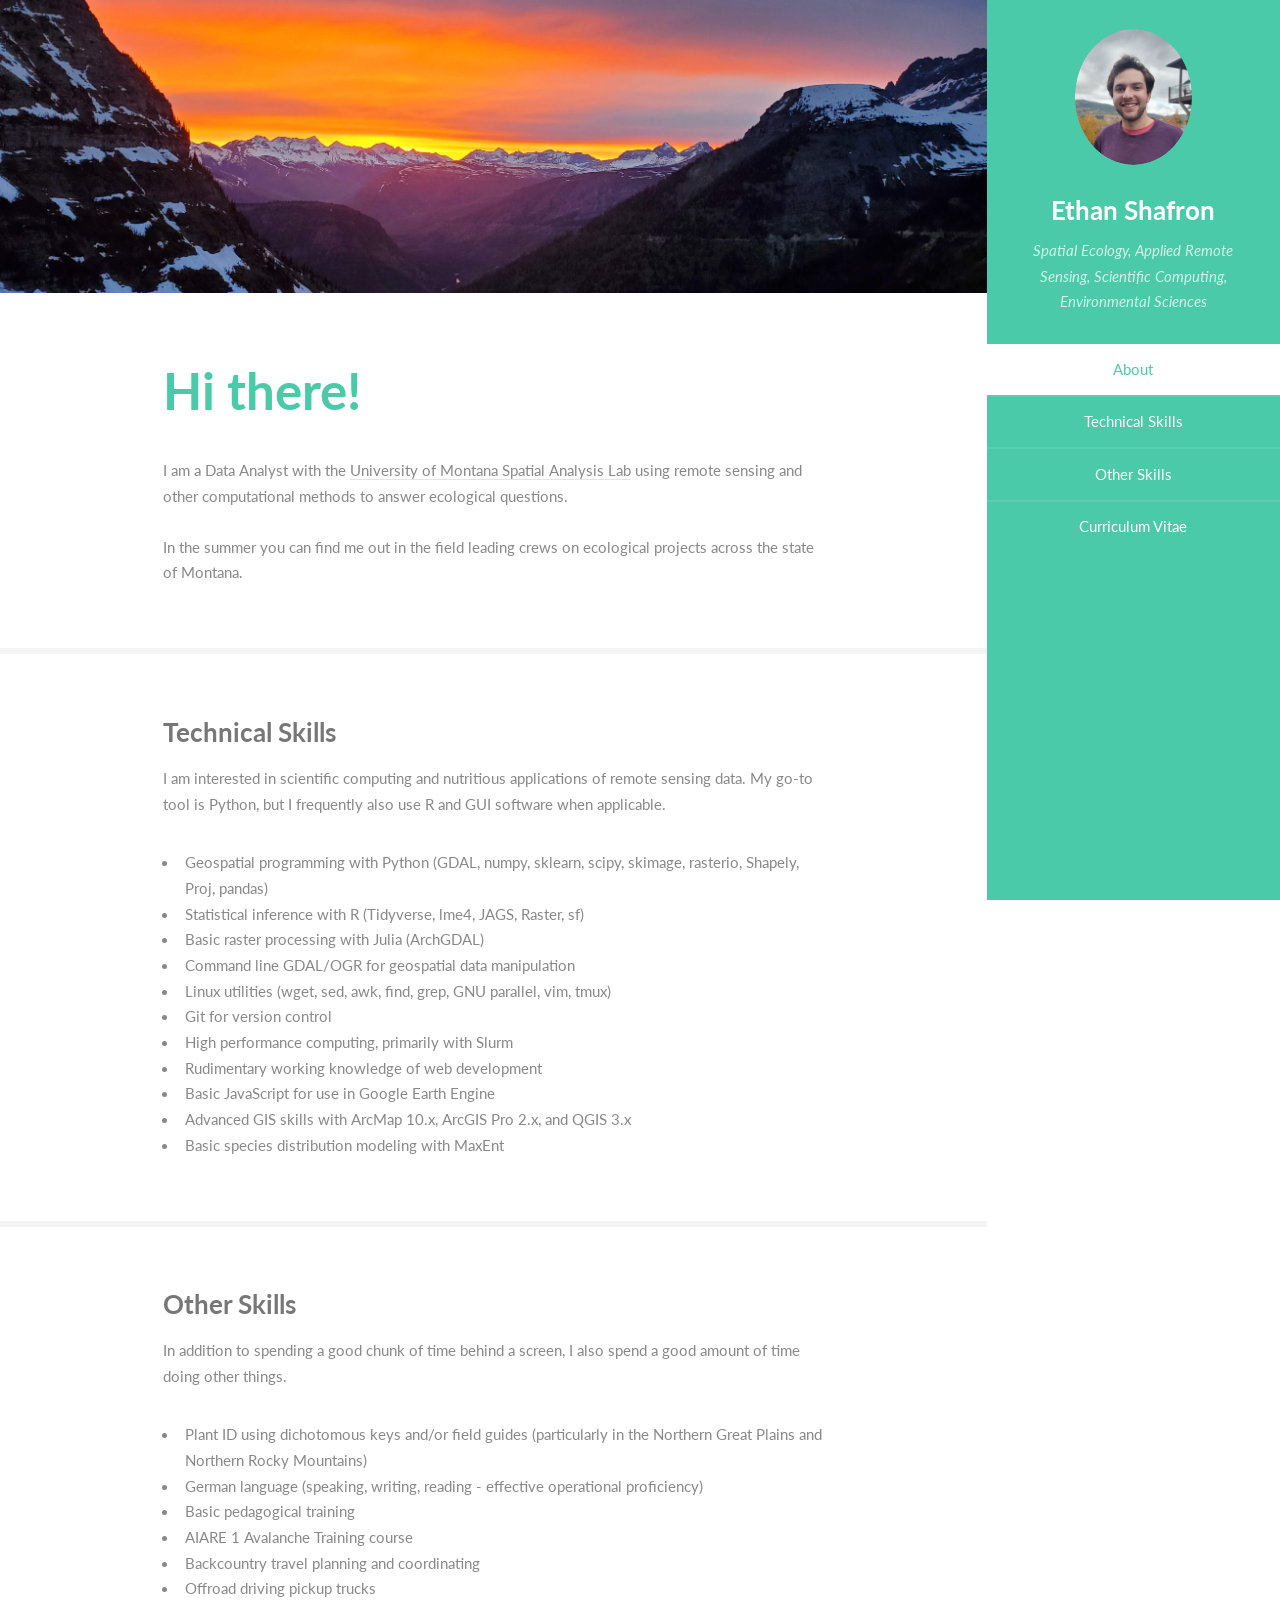
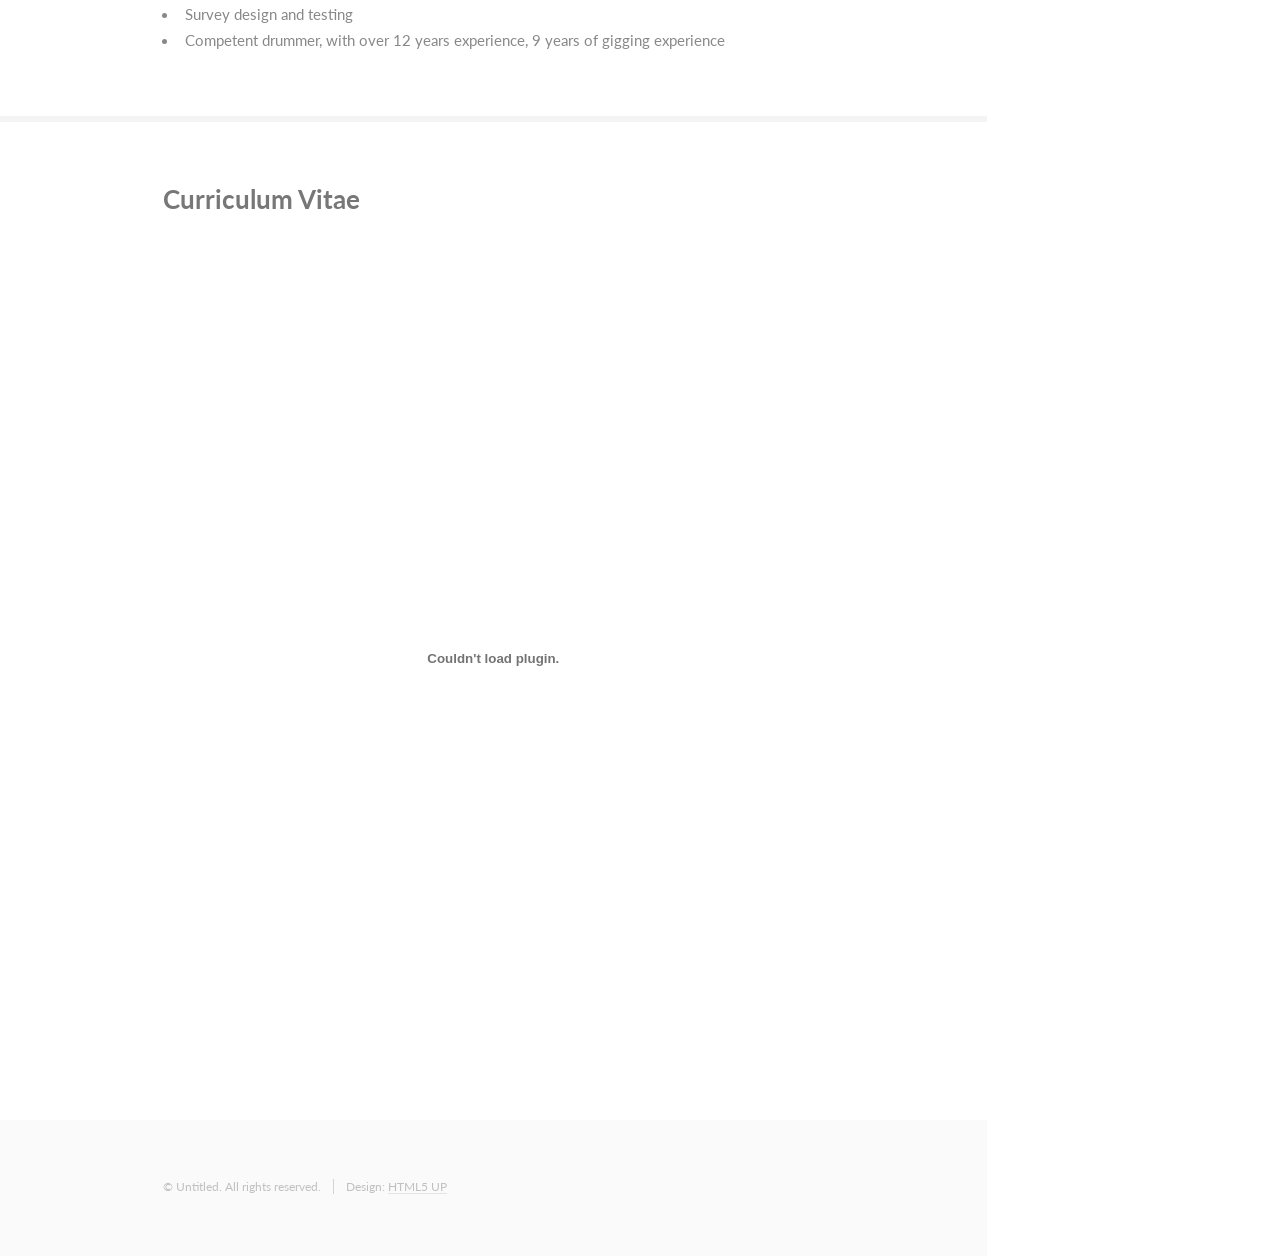
==== index.html @ 90fb9bc2 "Update index.html" ====
<!DOCTYPE HTML>
<!--
	Ethan Shafron
	html5up.net | @ajlkn
	Free for personal and commercial use under the CCA 3.0 license (html5up.net/license)
-->
<html>
	<head>
		<title>Ethan Shafron</title>
		<meta charset="utf-8" />
		<meta name="viewport" content="width=device-width, initial-scale=1, user-scalable=no" />
		<link rel="stylesheet" href="assets/css/main.css" />
	</head>
	<body class="is-preload">

		<!-- Header -->
			<section id="header">
				<header>
					<span class="image avatar"><img src="images/headshot.jpg" alt="" /></span>
					<h1 id="logo"><a href="#">Ethan Shafron</a></h1>
					<p>Spatial Ecology, Applied Remote Sensing, Scientific Computing, Environmental Sciences</p>
				</header>
				<nav id="nav">
					<ul>
						<li><a href="#about" class="active">About</a></li>
						<li><a href="#tech">Technical Skills</a></li>
						<li><a href="#other">Other Skills</a></li>
						<li><a href="#cv">Curriculum Vitae</a></li>
					</ul>
				</nav>
			</section>

		<!-- Wrapper -->
			<div id="wrapper">

				<!-- Main -->
					<div id="main">

						<!-- One -->
							<section id="about">
								<div class="image main" data-position="center">
									<img src="images/banner_glac.jpg" alt="" />
								</div>
								<div class="container">
									<header class="major">
										<h2>Hi there!</h2>
									</header>
									<p>I am a Data Analyst with the <a href="https://www.umt.edu/spatial-analysis-lab/about-us/default.php">University of Montana Spatial Analysis Lab</a> using remote sensing and other computational methods to answer ecological questions.<br></br>
									In the summer you can find me out in the field leading crews on ecological projects across the state of Montana.
								</p>
								</div>
							</section>

						<!-- Two -->
							<section id="tech">
								<div class="container">
									<h3>Technical Skills</h3>
									<p>I am interested in scientific computing and nutritious applications of remote sensing data. My go-to tool is Python, but I frequently also use R and GUI software when applicable.</p>
									<ul>
										<li> Geospatial programming with Python (GDAL, numpy, sklearn, scipy, skimage, rasterio, Shapely, Proj, pandas)</li>
										<li> Statistical inference with R (Tidyverse, lme4, JAGS, Raster, sf)</li>
										<li> Basic raster processing with Julia (ArchGDAL)</li>
										<li> Command line GDAL/OGR for geospatial data manipulation</li>
										<li> Linux utilities (wget, sed, awk, find, grep, GNU parallel, vim, tmux)</li>
										<li> Git for version control</li>
										<li> High performance computing, primarily with Slurm</li>
										<li> Rudimentary working knowledge of web development</li>
										<li> Basic JavaScript for use in Google Earth Engine</li>
										<li> Advanced GIS skills with ArcMap 10.x, ArcGIS Pro 2.x, and QGIS 3.x</li>
										<li> Basic species distribution modeling with MaxEnt</li>
									</ul>
								</div>
							</section>

						<!-- Three -->
							<section id="other">
								<div class="container">
									<h3>Other Skills</h3>
									<p>In addition to spending a good chunk of time behind a screen, I also spend a good amount of time doing other things.</p>
									<ul>
										<li> Plant ID using dichotomous keys and/or field guides (particularly in the Northern Great Plains and Northern Rocky Mountains)</li>
										<li> German language (speaking, writing, reading - effective operational proficiency) </li>
										<li> Basic pedagogical training </li>
										<li> AIARE 1 Avalanche Training course </li>
										<li> Backcountry travel planning and coordinating </li>
										<li> Offroad driving pickup trucks </li>
										<li> Survey design and testing </li>
										<li> Competent drummer, with over 12 years experience, 9 years of gigging experience </li>
									</ul>
								</div>
							</section>

						<!-- Four -->
							<section id="cv">
								<div class="container">
									<h3>Curriculum Vitae</h3>
									<embed src="EthanS_CV.pdf" width="100%" height="850px"/>
								</div>
							</section>

						<!-- Five -->
						<!--
							<section id="five">
								<div class="container">
									<h3>Elements</h3>

									<section>
										<h4>Text</h4>
										<p>This is <b>bold</b> and this is <strong>strong</strong>. This is <i>italic</i> and this is <em>emphasized</em>.
										This is <sup>superscript</sup> text and this is <sub>subscript</sub> text.
										This is <u>underlined</u> and this is code: <code>for (;;) { ... }</code>. Finally, <a href="#">this is a link</a>.</p>
										<hr />
										<header>
											<h4>Heading with a Subtitle</h4>
											<p>Lorem ipsum dolor sit amet nullam id egestas urna aliquam</p>
										</header>
										<p>Nunc lacinia ante nunc ac lobortis. Interdum adipiscing gravida odio porttitor sem non mi integer non faucibus ornare mi ut ante amet placerat aliquet. Volutpat eu sed ante lacinia sapien lorem accumsan varius montes viverra nibh in adipiscing blandit tempus accumsan.</p>
										<header>
											<h5>Heading with a Subtitle</h5>
											<p>Lorem ipsum dolor sit amet nullam id egestas urna aliquam</p>
										</header>
										<p>Nunc lacinia ante nunc ac lobortis. Interdum adipiscing gravida odio porttitor sem non mi integer non faucibus ornare mi ut ante amet placerat aliquet. Volutpat eu sed ante lacinia sapien lorem accumsan varius montes viverra nibh in adipiscing blandit tempus accumsan.</p>
										<hr />
										<h2>Heading Level 2</h2>
										<h3>Heading Level 3</h3>
										<h4>Heading Level 4</h4>
										<h5>Heading Level 5</h5>
										<h6>Heading Level 6</h6>
										<hr />
										<h5>Blockquote</h5>
										<blockquote>Fringilla nisl. Donec accumsan interdum nisi, quis tincidunt felis sagittis eget tempus euismod. Vestibulum ante ipsum primis in faucibus vestibulum. Blandit adipiscing eu felis iaculis volutpat ac adipiscing accumsan faucibus. Vestibulum ante ipsum primis in faucibus lorem ipsum dolor sit amet nullam adipiscing eu felis.</blockquote>
										<h5>Preformatted</h5>
										<pre><code>i = 0;

while (!deck.isInOrder()) {
    print 'Iteration ' + i;
    deck.shuffle();
    i++;
}

print 'It took ' + i + ' iterations to sort the deck.';</code></pre>
									</section>

									<section>
										<h4>Lists</h4>
										<div class="row">
											<div class="col-6 col-12-xsmall">
												<h5>Unordered</h5>
												<ul>
													<li>Dolor pulvinar etiam magna etiam.</li>
													<li>Sagittis adipiscing lorem eleifend.</li>
													<li>Felis enim feugiat dolore viverra.</li>
												</ul>
												<h5>Alternate</h5>
												<ul class="alt">
													<li>Dolor pulvinar etiam magna etiam.</li>
													<li>Sagittis adipiscing lorem eleifend.</li>
													<li>Felis enim feugiat dolore viverra.</li>
												</ul>
											</div>
											<div class="col-6 col-12-xsmall">
												<h5>Ordered</h5>
												<ol>
													<li>Dolor pulvinar etiam magna etiam.</li>
													<li>Etiam vel felis at lorem sed viverra.</li>
													<li>Felis enim feugiat dolore viverra.</li>
													<li>Dolor pulvinar etiam magna etiam.</li>
													<li>Etiam vel felis at lorem sed viverra.</li>
													<li>Felis enim feugiat dolore viverra.</li>
												</ol>
												<h5>Icons</h5>
												<ul class="icons">
													<li><a href="#" class="icon brands fa-twitter"><span class="label">Twitter</span></a></li>
													<li><a href="#" class="icon brands fa-facebook-f"><span class="label">Facebook</span></a></li>
													<li><a href="#" class="icon brands fa-instagram"><span class="label">Instagram</span></a></li>
													<li><a href="#" class="icon brands fa-github"><span class="label">Github</span></a></li>
													<li><a href="#" class="icon brands fa-dribbble"><span class="label">Dribbble</span></a></li>
													<li><a href="#" class="icon brands fa-tumblr"><span class="label">Tumblr</span></a></li>
												</ul>
											</div>
										</div>
										<h5>Actions</h5>
										<ul class="actions">
											<li><a href="#" class="button primary">Default</a></li>
											<li><a href="#" class="button">Default</a></li>
											<li><a href="#" class="button alt">Default</a></li>
										</ul>
										<ul class="actions small">
											<li><a href="#" class="button primary small">Small</a></li>
											<li><a href="#" class="button small">Small</a></li>
											<li><a href="#" class="button alt small">Small</a></li>
										</ul>
										<div class="row">
											<div class="col-3 col-6-medium col-12-xsmall">
												<ul class="actions stacked">
													<li><a href="#" class="button primary">Default</a></li>
													<li><a href="#" class="button">Default</a></li>
													<li><a href="#" class="button alt">Default</a></li>
												</ul>
											</div>
											<div class="col-3 col-6 col-12-xsmall">
												<ul class="actions stacked">
													<li><a href="#" class="button primary small">Small</a></li>
													<li><a href="#" class="button small">Small</a></li>
													<li><a href="#" class="button alt small">Small</a></li>
												</ul>
											</div>
											<div class="col-3 col-6-medium col-12-xsmall">
												<ul class="actions stacked">
													<li><a href="#" class="button primary fit">Default</a></li>
													<li><a href="#" class="button fit">Default</a></li>
													<li><a href="#" class="button alt fit">Default</a></li>
												</ul>
											</div>
											<div class="col-3 col-6-medium col-12-xsmall">
												<ul class="actions stacked">
													<li><a href="#" class="button primary small fit">Small</a></li>
													<li><a href="#" class="button small fit">Small</a></li>
													<li><a href="#" class="button alt small fit">Small</a></li>
												</ul>
											</div>
										</div>
									</section>

									<section>
										<h4>Table</h4>
										<h5>Default</h5>
										<div class="table-wrapper">
											<table>
												<thead>
													<tr>
														<th>Name</th>
														<th>Description</th>
														<th>Price</th>
													</tr>
												</thead>
												<tbody>
													<tr>
														<td>Item One</td>
														<td>Ante turpis integer aliquet porttitor.</td>
														<td>29.99</td>
													</tr>
													<tr>
														<td>Item Two</td>
														<td>Vis ac commodo adipiscing arcu aliquet.</td>
														<td>19.99</td>
													</tr>
													<tr>
														<td>Item Three</td>
														<td> Morbi faucibus arcu accumsan lorem.</td>
														<td>29.99</td>
													</tr>
													<tr>
														<td>Item Four</td>
														<td>Vitae integer tempus condimentum.</td>
														<td>19.99</td>
													</tr>
													<tr>
														<td>Item Five</td>
														<td>Ante turpis integer aliquet porttitor.</td>
														<td>29.99</td>
													</tr>
												</tbody>
												<tfoot>
													<tr>
														<td colspan="2"></td>
														<td>100.00</td>
													</tr>
												</tfoot>
											</table>
										</div>

										<h5>Alternate</h5>
										<div class="table-wrapper">
											<table class="alt">
												<thead>
													<tr>
														<th>Name</th>
														<th>Description</th>
														<th>Price</th>
													</tr>
												</thead>
												<tbody>
													<tr>
														<td>Item One</td>
														<td>Ante turpis integer aliquet porttitor.</td>
														<td>29.99</td>
													</tr>
													<tr>
														<td>Item Two</td>
														<td>Vis ac commodo adipiscing arcu aliquet.</td>
														<td>19.99</td>
													</tr>
													<tr>
														<td>Item Three</td>
														<td> Morbi faucibus arcu accumsan lorem.</td>
														<td>29.99</td>
													</tr>
													<tr>
														<td>Item Four</td>
														<td>Vitae integer tempus condimentum.</td>
														<td>19.99</td>
													</tr>
													<tr>
														<td>Item Five</td>
														<td>Ante turpis integer aliquet porttitor.</td>
														<td>29.99</td>
													</tr>
												</tbody>
												<tfoot>
													<tr>
														<td colspan="2"></td>
														<td>100.00</td>
													</tr>
												</tfoot>
											</table>
										</div>
									</section>

									<section>
										<h4>Buttons</h4>
										<ul class="actions">
											<li><a href="#" class="button primary">Primary</a></li>
											<li><a href="#" class="button">Default</a></li>
											<li><a href="#" class="button alt">Alternate</a></li>
										</ul>
										<ul class="actions">
											<li><a href="#" class="button primary large">Large</a></li>
											<li><a href="#" class="button">Default</a></li>
											<li><a href="#" class="button alt small">Small</a></li>
										</ul>
										<ul class="actions fit">
											<li><a href="#" class="button primary fit">Fit</a></li>
											<li><a href="#" class="button fit">Fit</a></li>
											<li><a href="#" class="button alt fit">Fit</a></li>
										</ul>
										<ul class="actions fit small">
											<li><a href="#" class="button primary fit small">Fit + Small</a></li>
											<li><a href="#" class="button fit small">Fit + Small</a></li>
											<li><a href="#" class="button alt fit small">Fit + Small</a></li>
										</ul>
										<ul class="actions">
											<li><a href="#" class="button primary icon solid fa-download">Icon</a></li>
											<li><a href="#" class="button icon solid fa-download">Icon</a></li>
											<li><a href="#" class="button alt icon solid fa-check">Icon</a></li>
										</ul>
										<ul class="actions">
											<li><span class="button primary disabled">Primary</span></li>
											<li><span class="button disabled">Default</span></li>
											<li><span class="button alt disabled">Alternate</span></li>
										</ul>
									</section>

									<section>
										<h4>Form</h4>
										<form method="post" action="#">
											<div class="row gtr-uniform">
												<div class="col-6 col-12-xsmall">
													<input type="text" name="demo-name" id="demo-name" value="" placeholder="Name" />
												</div>
												<div class="col-6 col-12-xsmall">
													<input type="email" name="demo-email" id="demo-email" value="" placeholder="Email" />
												</div>
												<div class="col-12">
													<select name="demo-category" id="demo-category">
														<option value="">- Category -</option>
														<option value="1">Manufacturing</option>
														<option value="1">Shipping</option>
														<option value="1">Administration</option>
														<option value="1">Human Resources</option>
													</select>
												</div>
												<div class="col-4 col-12-medium">
													<input type="radio" id="demo-priority-low" name="demo-priority" checked>
													<label for="demo-priority-low">Low Priority</label>
												</div>
												<div class="col-4 col-12-medium">
													<input type="radio" id="demo-priority-normal" name="demo-priority">
													<label for="demo-priority-normal">Normal Priority</label>
												</div>
												<div class="col-4 col-12-medium">
													<input type="radio" id="demo-priority-high" name="demo-priority">
													<label for="demo-priority-high">High Priority</label>
												</div>
												<div class="col-6 col-12-medium">
													<input type="checkbox" id="demo-copy" name="demo-copy">
													<label for="demo-copy">Email me a copy of this message</label>
												</div>
												<div class="col-6 col-12-medium">
													<input type="checkbox" id="demo-human" name="demo-human" checked>
													<label for="demo-human">I am a human and not a robot</label>
												</div>
												<div class="col-12">
													<textarea name="demo-message" id="demo-message" placeholder="Enter your message" rows="6"></textarea>
												</div>
												<div class="col-12">
													<ul class="actions">
														<li><input type="submit" value="Send Message" /></li>
														<li><input type="reset" value="Reset" class="alt" /></li>
													</ul>
												</div>
											</div>
										</form>
									</section>

									<section>
										<h4>Image</h4>
										<h5>Fit</h5>
										<span class="image fit"><img src="images/banner.jpg" alt="" /></span>
										<div class="box alt">
											<div class="row gtr-50 gtr-uniform">
												<div class="col-4"><span class="image fit"><img src="images/pic01.jpg" alt="" /></span></div>
												<div class="col-4"><span class="image fit"><img src="images/pic02.jpg" alt="" /></span></div>
												<div class="col-4"><span class="image fit"><img src="images/pic03.jpg" alt="" /></span></div>
												<div class="col-4"><span class="image fit"><img src="images/pic02.jpg" alt="" /></span></div>
												<div class="col-4"><span class="image fit"><img src="images/pic03.jpg" alt="" /></span></div>
												<div class="col-4"><span class="image fit"><img src="images/pic01.jpg" alt="" /></span></div>
												<div class="col-4"><span class="image fit"><img src="images/pic03.jpg" alt="" /></span></div>
												<div class="col-4"><span class="image fit"><img src="images/pic01.jpg" alt="" /></span></div>
												<div class="col-4"><span class="image fit"><img src="images/pic02.jpg" alt="" /></span></div>
											</div>
										</div>
										<h5>Left &amp; Right</h5>
										<p><span class="image left"><img src="images/avatar.jpg" alt="" /></span>Fringilla nisl. Donec accumsan interdum nisi, quis tincidunt felis sagittis eget. tempus euismod. Vestibulum ante ipsum primis in faucibus vestibulum. Blandit adipiscing eu felis iaculis volutpat ac adipiscing accumsan eu faucibus. Integer ac pellentesque praesent tincidunt felis sagittis eget. tempus euismod. Vestibulum ante ipsum primis in faucibus vestibulum. Blandit adipiscing eu felis iaculis volutpat ac adipiscing accumsan eu faucibus. Integer ac pellentesque praesent. Donec accumsan interdum nisi, quis tincidunt felis sagittis eget. tempus euismod. Vestibulum ante ipsum primis in faucibus vestibulum. Blandit adipiscing eu felis iaculis volutpat ac adipiscing accumsan eu faucibus. Integer ac pellentesque praesent tincidunt felis sagittis eget. tempus euismod. Vestibulum ante ipsum primis in faucibus vestibulum. Blandit adipiscing eu felis iaculis volutpat ac adipiscing accumsan eu faucibus. Integer ac pellentesque praesent.</p>
										<p><span class="image right"><img src="images/avatar.jpg" alt="" /></span>Fringilla nisl. Donec accumsan interdum nisi, quis tincidunt felis sagittis eget. tempus euismod. Vestibulum ante ipsum primis in faucibus vestibulum. Blandit adipiscing eu felis iaculis volutpat ac adipiscing accumsan eu faucibus. Integer ac pellentesque praesent tincidunt felis sagittis eget. tempus euismod. Vestibulum ante ipsum primis in faucibus vestibulum. Blandit adipiscing eu felis iaculis volutpat ac adipiscing accumsan eu faucibus. Integer ac pellentesque praesent. Donec accumsan interdum nisi, quis tincidunt felis sagittis eget. tempus euismod. Vestibulum ante ipsum primis in faucibus vestibulum. Blandit adipiscing eu felis iaculis volutpat ac adipiscing accumsan eu faucibus. Integer ac pellentesque praesent tincidunt felis sagittis eget. tempus euismod. Vestibulum ante ipsum primis in faucibus vestibulum. Blandit adipiscing eu felis iaculis volutpat ac adipiscing accumsan eu faucibus. Integer ac pellentesque praesent.</p>
									</section>

								</div>
							</section>
						-->

					</div>

				<!-- Footer -->
					<section id="footer">
						<div class="container">
							<ul class="copyright">
								<li>&copy; Untitled. All rights reserved.</li><li>Design: <a href="http://html5up.net">HTML5 UP</a></li>
							</ul>
						</div>
					</section>

			</div>

		<!-- Scripts -->
			<script src="assets/js/jquery.min.js"></script>
			<script src="assets/js/jquery.scrollex.min.js"></script>
			<script src="assets/js/jquery.scrolly.min.js"></script>
			<script src="assets/js/browser.min.js"></script>
			<script src="assets/js/breakpoints.min.js"></script>
			<script src="assets/js/util.js"></script>
			<script src="assets/js/main.js"></script>

	</body>
</html>
---- assets/css/main.css ----
@import url("fontawesome-all.min.css");
@import url("https://fonts.googleapis.com/css?family=Lato:400,400italic,700,700italic|Source+Code+Pro:400");

/*
	Read Only by HTML5 UP
	html5up.net | @ajlkn
	Free for personal and commercial use under the CCA 3.0 license (html5up.net/license)
*/

html, body, div, span, applet, object,
iframe, h1, h2, h3, h4, h5, h6, p, blockquote,
pre, a, abbr, acronym, address, big, cite,
code, del, dfn, em, img, ins, kbd, q, s, samp,
small, strike, strong, sub, sup, tt, var, b,
u, i, center, dl, dt, dd, ol, ul, li, fieldset,
form, label, legend, table, caption, tbody,
tfoot, thead, tr, th, td, article, aside,
canvas, details, embed, figure, figcaption,
footer, header, hgroup, menu, nav, output, ruby,
section, summary, time, mark, audio, video {
	margin: 0;
	padding: 0;
	border: 0;
	font-size: 100%;
	font: inherit;
	vertical-align: baseline;}

article, aside, details, figcaption, figure,
footer, header, hgroup, menu, nav, section {
	display: block;}

body {
	line-height: 1;
}

ol, ul {
	list-style: none;
}

blockquote, q {
	quotes: none;
}

	blockquote:before, blockquote:after, q:before, q:after {
		content: '';
		content: none;
	}

table {
	border-collapse: collapse;
	border-spacing: 0;
}

body {
	-webkit-text-size-adjust: none;
}

mark {
	background-color: transparent;
	color: inherit;
}

input::-moz-focus-inner {
	border: 0;
	padding: 0;
}

input, select, textarea {
	-moz-appearance: none;
	-webkit-appearance: none;
	-ms-appearance: none;
	appearance: none;
}

/* Basic */

	html {
		box-sizing: border-box;
	}

	*, *:before, *:after {
		box-sizing: inherit;
	}

	body {
		background: #fff;
	}

		body.is-preload *, body.is-preload *:before, body.is-preload *:after {
			-moz-animation: none !important;
			-webkit-animation: none !important;
			-ms-animation: none !important;
			animation: none !important;
			-moz-transition: none !important;
			-webkit-transition: none !important;
			-ms-transition: none !important;
			transition: none !important;
		}

	body, input, select, textarea {
		color: #888;
		font-family: "Lato", sans-serif;
		font-size: 16pt;
		font-weight: 400;
		line-height: 1.75em;
	}

	a {
		-moz-transition: color 0.2s ease-in-out, border-color 0.2s ease-in-out;
		-webkit-transition: color 0.2s ease-in-out, border-color 0.2s ease-in-out;
		-ms-transition: color 0.2s ease-in-out, border-color 0.2s ease-in-out;
		transition: color 0.2s ease-in-out, border-color 0.2s ease-in-out;
		border-bottom: solid 1px #e4e4e4;
		color: inherit;
		text-decoration: none;
	}

		a:hover {
			border-bottom-color: transparent;
			color: #4acaa8 !important;
		}

	strong, b {
		color: #777;
		font-weight: 700;
	}

	em, i {
		font-style: italic;
	}

	p {
		margin: 0 0 2.25em 0;
	}

	h1, h2, h3, h4, h5, h6 {
		color: #777;
		font-weight: 700;
		line-height: 1em;
		margin: 0 0 0.5625em 0;
	}

		h1 a, h2 a, h3 a, h4 a, h5 a, h6 a {
			border: 0;
			color: inherit;
			text-decoration: none;
		}

	h2 {
		font-size: 2em;
		line-height: 1.5em;
	}

	h3 {
		font-size: 1.75em;
		line-height: 1.5em;
	}

	h4 {
		font-size: 1.25em;
		line-height: 1.5em;
	}

	h5 {
		font-size: 0.9em;
		line-height: 1.5em;
	}

	h6 {
		font-size: 0.7em;
		line-height: 1.5em;
	}

	sub {
		font-size: 0.8em;
		position: relative;
		top: 0.5em;
	}

	sup {
		font-size: 0.8em;
		position: relative;
		top: -0.5em;
	}

	hr {
		border: 0;
		border-bottom: solid 2px #f4f4f4;
		margin: 2.25em 0;
	}

		hr.major {
			margin: 3.375em 0;
		}

	blockquote {
		border-left: solid 8px #e4e4e4;
		font-style: italic;
		margin: 0 0 2.25em 0;
		padding: 0.5em 0 0.5em 2em;
	}

	code {
		background: #555;
		border-radius: 5px;
		color: #fff;
		font-family: "Source Code Pro", monospace;
		font-size: 0.9em;
		margin: 0 0.25em;
		padding: 0.25em 0.65em;
	}

	pre {
		font-family: "Source Code Pro", monospace;
		font-size: 0.9em;
		margin: 0 0 2.25em 0;
	}

		pre code {
			-webkit-overflow-scrolling: touch;
			display: block;
			line-height: 1.5em;
			overflow-x: auto;
			padding: 1em 1.5em;
		}

	.align-left {
		text-align: left;
	}

	.align-center {
		text-align: center;
	}

	.align-right {
		text-align: right;
	}

/* Row */

	.row {
		display: flex;
		flex-wrap: wrap;
		box-sizing: border-box;
		align-items: stretch;
	}

		.row > * {
			box-sizing: border-box;
		}

		.row.gtr-uniform > * > :last-child {
			margin-bottom: 0;
		}

		.row.aln-left {
			justify-content: flex-start;
		}

		.row.aln-center {
			justify-content: center;
		}

		.row.aln-right {
			justify-content: flex-end;
		}

		.row.aln-top {
			align-items: flex-start;
		}

		.row.aln-middle {
			align-items: center;
		}

		.row.aln-bottom {
			align-items: flex-end;
		}

		.row > .imp {
			order: -1;
		}

		.row > .col-1 {
			width: 8.33333%;
		}

		.row > .off-1 {
			margin-left: 8.33333%;
		}

		.row > .col-2 {
			width: 16.66667%;
		}

		.row > .off-2 {
			margin-left: 16.66667%;
		}

		.row > .col-3 {
			width: 25%;
		}

		.row > .off-3 {
			margin-left: 25%;
		}

		.row > .col-4 {
			width: 33.33333%;
		}

		.row > .off-4 {
			margin-left: 33.33333%;
		}

		.row > .col-5 {
			width: 41.66667%;
		}

		.row > .off-5 {
			margin-left: 41.66667%;
		}

		.row > .col-6 {
			width: 50%;
		}

		.row > .off-6 {
			margin-left: 50%;
		}

		.row > .col-7 {
			width: 58.33333%;
		}

		.row > .off-7 {
			margin-left: 58.33333%;
		}

		.row > .col-8 {
			width: 66.66667%;
		}

		.row > .off-8 {
			margin-left: 66.66667%;
		}

		.row > .col-9 {
			width: 75%;
		}

		.row > .off-9 {
			margin-left: 75%;
		}

		.row > .col-10 {
			width: 83.33333%;
		}

		.row > .off-10 {
			margin-left: 83.33333%;
		}

		.row > .col-11 {
			width: 91.66667%;
		}

		.row > .off-11 {
			margin-left: 91.66667%;
		}

		.row > .col-12 {
			width: 100%;
		}

		.row > .off-12 {
			margin-left: 100%;
		}

		.row.gtr-0 {
			margin-top: 0;
			margin-left: 0em;
		}

			.row.gtr-0 > * {
				padding: 0 0 0 0em;
			}

			.row.gtr-0.gtr-uniform {
				margin-top: 0em;
			}

				.row.gtr-0.gtr-uniform > * {
					padding-top: 0em;
				}

		.row.gtr-25 {
			margin-top: 0;
			margin-left: -0.5em;
		}

			.row.gtr-25 > * {
				padding: 0 0 0 0.5em;
			}

			.row.gtr-25.gtr-uniform {
				margin-top: -0.5em;
			}

				.row.gtr-25.gtr-uniform > * {
					padding-top: 0.5em;
				}

		.row.gtr-50 {
			margin-top: 0;
			margin-left: -1em;
		}

			.row.gtr-50 > * {
				padding: 0 0 0 1em;
			}

			.row.gtr-50.gtr-uniform {
				margin-top: -1em;
			}

				.row.gtr-50.gtr-uniform > * {
					padding-top: 1em;
				}

		.row {
			margin-top: 0;
			margin-left: -2em;
		}

			.row > * {
				padding: 0 0 0 2em;
			}

			.row.gtr-uniform {
				margin-top: -2em;
			}

				.row.gtr-uniform > * {
					padding-top: 2em;
				}

		.row.gtr-150 {
			margin-top: 0;
			margin-left: -3em;
		}

			.row.gtr-150 > * {
				padding: 0 0 0 3em;
			}

			.row.gtr-150.gtr-uniform {
				margin-top: -3em;
			}

				.row.gtr-150.gtr-uniform > * {
					padding-top: 3em;
				}

		.row.gtr-200 {
			margin-top: 0;
			margin-left: -4em;
		}

			.row.gtr-200 > * {
				padding: 0 0 0 4em;
			}

			.row.gtr-200.gtr-uniform {
				margin-top: -4em;
			}

				.row.gtr-200.gtr-uniform > * {
					padding-top: 4em;
				}

		@media screen and (max-width: 1680px) {

			.row {
				display: flex;
				flex-wrap: wrap;
				box-sizing: border-box;
				align-items: stretch;
			}

				.row > * {
					box-sizing: border-box;
				}

				.row.gtr-uniform > * > :last-child {
					margin-bottom: 0;
				}

				.row.aln-left {
					justify-content: flex-start;
				}

				.row.aln-center {
					justify-content: center;
				}

				.row.aln-right {
					justify-content: flex-end;
				}

				.row.aln-top {
					align-items: flex-start;
				}

				.row.aln-middle {
					align-items: center;
				}

				.row.aln-bottom {
					align-items: flex-end;
				}

				.row > .imp-xlarge {
					order: -1;
				}

				.row > .col-1-xlarge {
					width: 8.33333%;
				}

				.row > .off-1-xlarge {
					margin-left: 8.33333%;
				}

				.row > .col-2-xlarge {
					width: 16.66667%;
				}

				.row > .off-2-xlarge {
					margin-left: 16.66667%;
				}

				.row > .col-3-xlarge {
					width: 25%;
				}

				.row > .off-3-xlarge {
					margin-left: 25%;
				}

				.row > .col-4-xlarge {
					width: 33.33333%;
				}

				.row > .off-4-xlarge {
					margin-left: 33.33333%;
				}

				.row > .col-5-xlarge {
					width: 41.66667%;
				}

				.row > .off-5-xlarge {
					margin-left: 41.66667%;
				}

				.row > .col-6-xlarge {
					width: 50%;
				}

				.row > .off-6-xlarge {
					margin-left: 50%;
				}

				.row > .col-7-xlarge {
					width: 58.33333%;
				}

				.row > .off-7-xlarge {
					margin-left: 58.33333%;
				}

				.row > .col-8-xlarge {
					width: 66.66667%;
				}

				.row > .off-8-xlarge {
					margin-left: 66.66667%;
				}

				.row > .col-9-xlarge {
					width: 75%;
				}

				.row > .off-9-xlarge {
					margin-left: 75%;
				}

				.row > .col-10-xlarge {
					width: 83.33333%;
				}

				.row > .off-10-xlarge {
					margin-left: 83.33333%;
				}

				.row > .col-11-xlarge {
					width: 91.66667%;
				}

				.row > .off-11-xlarge {
					margin-left: 91.66667%;
				}

				.row > .col-12-xlarge {
					width: 100%;
				}

				.row > .off-12-xlarge {
					margin-left: 100%;
				}

				.row.gtr-0 {
					margin-top: 0;
					margin-left: 0em;
				}

					.row.gtr-0 > * {
						padding: 0 0 0 0em;
					}

					.row.gtr-0.gtr-uniform {
						margin-top: 0em;
					}

						.row.gtr-0.gtr-uniform > * {
							padding-top: 0em;
						}

				.row.gtr-25 {
					margin-top: 0;
					margin-left: -0.5em;
				}

					.row.gtr-25 > * {
						padding: 0 0 0 0.5em;
					}

					.row.gtr-25.gtr-uniform {
						margin-top: -0.5em;
					}

						.row.gtr-25.gtr-uniform > * {
							padding-top: 0.5em;
						}

				.row.gtr-50 {
					margin-top: 0;
					margin-left: -1em;
				}

					.row.gtr-50 > * {
						padding: 0 0 0 1em;
					}

					.row.gtr-50.gtr-uniform {
						margin-top: -1em;
					}

						.row.gtr-50.gtr-uniform > * {
							padding-top: 1em;
						}

				.row {
					margin-top: 0;
					margin-left: -2em;
				}

					.row > * {
						padding: 0 0 0 2em;
					}

					.row.gtr-uniform {
						margin-top: -2em;
					}

						.row.gtr-uniform > * {
							padding-top: 2em;
						}

				.row.gtr-150 {
					margin-top: 0;
					margin-left: -3em;
				}

					.row.gtr-150 > * {
						padding: 0 0 0 3em;
					}

					.row.gtr-150.gtr-uniform {
						margin-top: -3em;
					}

						.row.gtr-150.gtr-uniform > * {
							padding-top: 3em;
						}

				.row.gtr-200 {
					margin-top: 0;
					margin-left: -4em;
				}

					.row.gtr-200 > * {
						padding: 0 0 0 4em;
					}

					.row.gtr-200.gtr-uniform {
						margin-top: -4em;
					}

						.row.gtr-200.gtr-uniform > * {
							padding-top: 4em;
						}

		}

		@media screen and (max-width: 1280px) {

			.row {
				display: flex;
				flex-wrap: wrap;
				box-sizing: border-box;
				align-items: stretch;
			}

				.row > * {
					box-sizing: border-box;
				}

				.row.gtr-uniform > * > :last-child {
					margin-bottom: 0;
				}

				.row.aln-left {
					justify-content: flex-start;
				}

				.row.aln-center {
					justify-content: center;
				}

				.row.aln-right {
					justify-content: flex-end;
				}

				.row.aln-top {
					align-items: flex-start;
				}

				.row.aln-middle {
					align-items: center;
				}

				.row.aln-bottom {
					align-items: flex-end;
				}

				.row > .imp-large {
					order: -1;
				}

				.row > .col-1-large {
					width: 8.33333%;
				}

				.row > .off-1-large {
					margin-left: 8.33333%;
				}

				.row > .col-2-large {
					width: 16.66667%;
				}

				.row > .off-2-large {
					margin-left: 16.66667%;
				}

				.row > .col-3-large {
					width: 25%;
				}

				.row > .off-3-large {
					margin-left: 25%;
				}

				.row > .col-4-large {
					width: 33.33333%;
				}

				.row > .off-4-large {
					margin-left: 33.33333%;
				}

				.row > .col-5-large {
					width: 41.66667%;
				}

				.row > .off-5-large {
					margin-left: 41.66667%;
				}

				.row > .col-6-large {
					width: 50%;
				}

				.row > .off-6-large {
					margin-left: 50%;
				}

				.row > .col-7-large {
					width: 58.33333%;
				}

				.row > .off-7-large {
					margin-left: 58.33333%;
				}

				.row > .col-8-large {
					width: 66.66667%;
				}

				.row > .off-8-large {
					margin-left: 66.66667%;
				}

				.row > .col-9-large {
					width: 75%;
				}

				.row > .off-9-large {
					margin-left: 75%;
				}

				.row > .col-10-large {
					width: 83.33333%;
				}

				.row > .off-10-large {
					margin-left: 83.33333%;
				}

				.row > .col-11-large {
					width: 91.66667%;
				}

				.row > .off-11-large {
					margin-left: 91.66667%;
				}

				.row > .col-12-large {
					width: 100%;
				}

				.row > .off-12-large {
					margin-left: 100%;
				}

				.row.gtr-0 {
					margin-top: 0;
					margin-left: 0em;
				}

					.row.gtr-0 > * {
						padding: 0 0 0 0em;
					}

					.row.gtr-0.gtr-uniform {
						margin-top: 0em;
					}

						.row.gtr-0.gtr-uniform > * {
							padding-top: 0em;
						}

				.row.gtr-25 {
					margin-top: 0;
					margin-left: -0.375em;
				}

					.row.gtr-25 > * {
						padding: 0 0 0 0.375em;
					}

					.row.gtr-25.gtr-uniform {
						margin-top: -0.375em;
					}

						.row.gtr-25.gtr-uniform > * {
							padding-top: 0.375em;
						}

				.row.gtr-50 {
					margin-top: 0;
					margin-left: -0.75em;
				}

					.row.gtr-50 > * {
						padding: 0 0 0 0.75em;
					}

					.row.gtr-50.gtr-uniform {
						margin-top: -0.75em;
					}

						.row.gtr-50.gtr-uniform > * {
							padding-top: 0.75em;
						}

				.row {
					margin-top: 0;
					margin-left: -1.5em;
				}

					.row > * {
						padding: 0 0 0 1.5em;
					}

					.row.gtr-uniform {
						margin-top: -1.5em;
					}

						.row.gtr-uniform > * {
							padding-top: 1.5em;
						}

				.row.gtr-150 {
					margin-top: 0;
					margin-left: -2.25em;
				}

					.row.gtr-150 > * {
						padding: 0 0 0 2.25em;
					}

					.row.gtr-150.gtr-uniform {
						margin-top: -2.25em;
					}

						.row.gtr-150.gtr-uniform > * {
							padding-top: 2.25em;
						}

				.row.gtr-200 {
					margin-top: 0;
					margin-left: -3em;
				}

					.row.gtr-200 > * {
						padding: 0 0 0 3em;
					}

					.row.gtr-200.gtr-uniform {
						margin-top: -3em;
					}

						.row.gtr-200.gtr-uniform > * {
							padding-top: 3em;
						}

		}

		@media screen and (max-width: 1024px) {

			.row {
				display: flex;
				flex-wrap: wrap;
				box-sizing: border-box;
				align-items: stretch;
			}

				.row > * {
					box-sizing: border-box;
				}

				.row.gtr-uniform > * > :last-child {
					margin-bottom: 0;
				}

				.row.aln-left {
					justify-content: flex-start;
				}

				.row.aln-center {
					justify-content: center;
				}

				.row.aln-right {
					justify-content: flex-end;
				}

				.row.aln-top {
					align-items: flex-start;
				}

				.row.aln-middle {
					align-items: center;
				}

				.row.aln-bottom {
					align-items: flex-end;
				}

				.row > .imp-medium {
					order: -1;
				}

				.row > .col-1-medium {
					width: 8.33333%;
				}

				.row > .off-1-medium {
					margin-left: 8.33333%;
				}

				.row > .col-2-medium {
					width: 16.66667%;
				}

				.row > .off-2-medium {
					margin-left: 16.66667%;
				}

				.row > .col-3-medium {
					width: 25%;
				}

				.row > .off-3-medium {
					margin-left: 25%;
				}

				.row > .col-4-medium {
					width: 33.33333%;
				}

				.row > .off-4-medium {
					margin-left: 33.33333%;
				}

				.row > .col-5-medium {
					width: 41.66667%;
				}

				.row > .off-5-medium {
					margin-left: 41.66667%;
				}

				.row > .col-6-medium {
					width: 50%;
				}

				.row > .off-6-medium {
					margin-left: 50%;
				}

				.row > .col-7-medium {
					width: 58.33333%;
				}

				.row > .off-7-medium {
					margin-left: 58.33333%;
				}

				.row > .col-8-medium {
					width: 66.66667%;
				}

				.row > .off-8-medium {
					margin-left: 66.66667%;
				}

				.row > .col-9-medium {
					width: 75%;
				}

				.row > .off-9-medium {
					margin-left: 75%;
				}

				.row > .col-10-medium {
					width: 83.33333%;
				}

				.row > .off-10-medium {
					margin-left: 83.33333%;
				}

				.row > .col-11-medium {
					width: 91.66667%;
				}

				.row > .off-11-medium {
					margin-left: 91.66667%;
				}

				.row > .col-12-medium {
					width: 100%;
				}

				.row > .off-12-medium {
					margin-left: 100%;
				}

				.row.gtr-0 {
					margin-top: 0;
					margin-left: 0em;
				}

					.row.gtr-0 > * {
						padding: 0 0 0 0em;
					}

					.row.gtr-0.gtr-uniform {
						margin-top: 0em;
					}

						.row.gtr-0.gtr-uniform > * {
							padding-top: 0em;
						}

				.row.gtr-25 {
					margin-top: 0;
					margin-left: -0.375em;
				}

					.row.gtr-25 > * {
						padding: 0 0 0 0.375em;
					}

					.row.gtr-25.gtr-uniform {
						margin-top: -0.375em;
					}

						.row.gtr-25.gtr-uniform > * {
							padding-top: 0.375em;
						}

				.row.gtr-50 {
					margin-top: 0;
					margin-left: -0.75em;
				}

					.row.gtr-50 > * {
						padding: 0 0 0 0.75em;
					}

					.row.gtr-50.gtr-uniform {
						margin-top: -0.75em;
					}

						.row.gtr-50.gtr-uniform > * {
							padding-top: 0.75em;
						}

				.row {
					margin-top: 0;
					margin-left: -1.5em;
				}

					.row > * {
						padding: 0 0 0 1.5em;
					}

					.row.gtr-uniform {
						margin-top: -1.5em;
					}

						.row.gtr-uniform > * {
							padding-top: 1.5em;
						}

				.row.gtr-150 {
					margin-top: 0;
					margin-left: -2.25em;
				}

					.row.gtr-150 > * {
						padding: 0 0 0 2.25em;
					}

					.row.gtr-150.gtr-uniform {
						margin-top: -2.25em;
					}

						.row.gtr-150.gtr-uniform > * {
							padding-top: 2.25em;
						}

				.row.gtr-200 {
					margin-top: 0;
					margin-left: -3em;
				}

					.row.gtr-200 > * {
						padding: 0 0 0 3em;
					}

					.row.gtr-200.gtr-uniform {
						margin-top: -3em;
					}

						.row.gtr-200.gtr-uniform > * {
							padding-top: 3em;
						}

		}

		@media screen and (max-width: 736px) {

			.row {
				display: flex;
				flex-wrap: wrap;
				box-sizing: border-box;
				align-items: stretch;
			}

				.row > * {
					box-sizing: border-box;
				}

				.row.gtr-uniform > * > :last-child {
					margin-bottom: 0;
				}

				.row.aln-left {
					justify-content: flex-start;
				}

				.row.aln-center {
					justify-content: center;
				}

				.row.aln-right {
					justify-content: flex-end;
				}

				.row.aln-top {
					align-items: flex-start;
				}

				.row.aln-middle {
					align-items: center;
				}

				.row.aln-bottom {
					align-items: flex-end;
				}

				.row > .imp-small {
					order: -1;
				}

				.row > .col-1-small {
					width: 8.33333%;
				}

				.row > .off-1-small {
					margin-left: 8.33333%;
				}

				.row > .col-2-small {
					width: 16.66667%;
				}

				.row > .off-2-small {
					margin-left: 16.66667%;
				}

				.row > .col-3-small {
					width: 25%;
				}

				.row > .off-3-small {
					margin-left: 25%;
				}

				.row > .col-4-small {
					width: 33.33333%;
				}

				.row > .off-4-small {
					margin-left: 33.33333%;
				}

				.row > .col-5-small {
					width: 41.66667%;
				}

				.row > .off-5-small {
					margin-left: 41.66667%;
				}

				.row > .col-6-small {
					width: 50%;
				}

				.row > .off-6-small {
					margin-left: 50%;
				}

				.row > .col-7-small {
					width: 58.33333%;
				}

				.row > .off-7-small {
					margin-left: 58.33333%;
				}

				.row > .col-8-small {
					width: 66.66667%;
				}

				.row > .off-8-small {
					margin-left: 66.66667%;
				}

				.row > .col-9-small {
					width: 75%;
				}

				.row > .off-9-small {
					margin-left: 75%;
				}

				.row > .col-10-small {
					width: 83.33333%;
				}

				.row > .off-10-small {
					margin-left: 83.33333%;
				}

				.row > .col-11-small {
					width: 91.66667%;
				}

				.row > .off-11-small {
					margin-left: 91.66667%;
				}

				.row > .col-12-small {
					width: 100%;
				}

				.row > .off-12-small {
					margin-left: 100%;
				}

				.row.gtr-0 {
					margin-top: 0;
					margin-left: 0em;
				}

					.row.gtr-0 > * {
						padding: 0 0 0 0em;
					}

					.row.gtr-0.gtr-uniform {
						margin-top: 0em;
					}

						.row.gtr-0.gtr-uniform > * {
							padding-top: 0em;
						}

				.row.gtr-25 {
					margin-top: 0;
					margin-left: -0.3125em;
				}

					.row.gtr-25 > * {
						padding: 0 0 0 0.3125em;
					}

					.row.gtr-25.gtr-uniform {
						margin-top: -0.3125em;
					}

						.row.gtr-25.gtr-uniform > * {
							padding-top: 0.3125em;
						}

				.row.gtr-50 {
					margin-top: 0;
					margin-left: -0.625em;
				}

					.row.gtr-50 > * {
						padding: 0 0 0 0.625em;
					}

					.row.gtr-50.gtr-uniform {
						margin-top: -0.625em;
					}

						.row.gtr-50.gtr-uniform > * {
							padding-top: 0.625em;
						}

				.row {
					margin-top: 0;
					margin-left: -1.25em;
				}

					.row > * {
						padding: 0 0 0 1.25em;
					}

					.row.gtr-uniform {
						margin-top: -1.25em;
					}

						.row.gtr-uniform > * {
							padding-top: 1.25em;
						}

				.row.gtr-150 {
					margin-top: 0;
					margin-left: -1.875em;
				}

					.row.gtr-150 > * {
						padding: 0 0 0 1.875em;
					}

					.row.gtr-150.gtr-uniform {
						margin-top: -1.875em;
					}

						.row.gtr-150.gtr-uniform > * {
							padding-top: 1.875em;
						}

				.row.gtr-200 {
					margin-top: 0;
					margin-left: -2.5em;
				}

					.row.gtr-200 > * {
						padding: 0 0 0 2.5em;
					}

					.row.gtr-200.gtr-uniform {
						margin-top: -2.5em;
					}

						.row.gtr-200.gtr-uniform > * {
							padding-top: 2.5em;
						}

		}

		@media screen and (max-width: 480px) {

			.row {
				display: flex;
				flex-wrap: wrap;
				box-sizing: border-box;
				align-items: stretch;
			}

				.row > * {
					box-sizing: border-box;
				}

				.row.gtr-uniform > * > :last-child {
					margin-bottom: 0;
				}

				.row.aln-left {
					justify-content: flex-start;
				}

				.row.aln-center {
					justify-content: center;
				}

				.row.aln-right {
					justify-content: flex-end;
				}

				.row.aln-top {
					align-items: flex-start;
				}

				.row.aln-middle {
					align-items: center;
				}

				.row.aln-bottom {
					align-items: flex-end;
				}

				.row > .imp-xsmall {
					order: -1;
				}

				.row > .col-1-xsmall {
					width: 8.33333%;
				}

				.row > .off-1-xsmall {
					margin-left: 8.33333%;
				}

				.row > .col-2-xsmall {
					width: 16.66667%;
				}

				.row > .off-2-xsmall {
					margin-left: 16.66667%;
				}

				.row > .col-3-xsmall {
					width: 25%;
				}

				.row > .off-3-xsmall {
					margin-left: 25%;
				}

				.row > .col-4-xsmall {
					width: 33.33333%;
				}

				.row > .off-4-xsmall {
					margin-left: 33.33333%;
				}

				.row > .col-5-xsmall {
					width: 41.66667%;
				}

				.row > .off-5-xsmall {
					margin-left: 41.66667%;
				}

				.row > .col-6-xsmall {
					width: 50%;
				}

				.row > .off-6-xsmall {
					margin-left: 50%;
				}

				.row > .col-7-xsmall {
					width: 58.33333%;
				}

				.row > .off-7-xsmall {
					margin-left: 58.33333%;
				}

				.row > .col-8-xsmall {
					width: 66.66667%;
				}

				.row > .off-8-xsmall {
					margin-left: 66.66667%;
				}

				.row > .col-9-xsmall {
					width: 75%;
				}

				.row > .off-9-xsmall {
					margin-left: 75%;
				}

				.row > .col-10-xsmall {
					width: 83.33333%;
				}

				.row > .off-10-xsmall {
					margin-left: 83.33333%;
				}

				.row > .col-11-xsmall {
					width: 91.66667%;
				}

				.row > .off-11-xsmall {
					margin-left: 91.66667%;
				}

				.row > .col-12-xsmall {
					width: 100%;
				}

				.row > .off-12-xsmall {
					margin-left: 100%;
				}

				.row.gtr-0 {
					margin-top: 0;
					margin-left: 0em;
				}

					.row.gtr-0 > * {
						padding: 0 0 0 0em;
					}

					.row.gtr-0.gtr-uniform {
						margin-top: 0em;
					}

						.row.gtr-0.gtr-uniform > * {
							padding-top: 0em;
						}

				.row.gtr-25 {
					margin-top: 0;
					margin-left: -0.3125em;
				}

					.row.gtr-25 > * {
						padding: 0 0 0 0.3125em;
					}

					.row.gtr-25.gtr-uniform {
						margin-top: -0.3125em;
					}

						.row.gtr-25.gtr-uniform > * {
							padding-top: 0.3125em;
						}

				.row.gtr-50 {
					margin-top: 0;
					margin-left: -0.625em;
				}

					.row.gtr-50 > * {
						padding: 0 0 0 0.625em;
					}

					.row.gtr-50.gtr-uniform {
						margin-top: -0.625em;
					}

						.row.gtr-50.gtr-uniform > * {
							padding-top: 0.625em;
						}

				.row {
					margin-top: 0;
					margin-left: -1.25em;
				}

					.row > * {
						padding: 0 0 0 1.25em;
					}

					.row.gtr-uniform {
						margin-top: -1.25em;
					}

						.row.gtr-uniform > * {
							padding-top: 1.25em;
						}

				.row.gtr-150 {
					margin-top: 0;
					margin-left: -1.875em;
				}

					.row.gtr-150 > * {
						padding: 0 0 0 1.875em;
					}

					.row.gtr-150.gtr-uniform {
						margin-top: -1.875em;
					}

						.row.gtr-150.gtr-uniform > * {
							padding-top: 1.875em;
						}

				.row.gtr-200 {
					margin-top: 0;
					margin-left: -2.5em;
				}

					.row.gtr-200 > * {
						padding: 0 0 0 2.5em;
					}

					.row.gtr-200.gtr-uniform {
						margin-top: -2.5em;
					}

						.row.gtr-200.gtr-uniform > * {
							padding-top: 2.5em;
						}

		}

/* Container */

	.container {
		margin: 0 auto;
		max-width: calc(100% - 4.5em);
		width: 45em;
	}

		.container.xsmall {
			width: 11.25em;
		}

		.container.small {
			width: 22.5em;
		}

		.container.medium {
			width: 33.75em;
		}

		.container.large {
			width: 56.25em;
		}

		.container.xlarge {
			width: 67.5em;
		}

		.container.max {
			width: 100%;
		}

		@media screen and (max-width: 1024px) {

			.container {
				width: 100% !important;
			}

		}

		@media screen and (max-width: 480px) {

			.container {
				max-width: calc(100% - 3.375em);
			}

		}

/* Section/Article */

	section.special, article.special {
		text-align: center;
	}

	header p {
		color: #aaa;
		position: relative;
		margin: 0 0 1.6875em 0;
	}

	header h2 + p {
		font-size: 1.25em;
		margin-top: -0.5em;
		line-height: 1.5em;
	}

	header h3 + p {
		font-size: 1.1em;
		margin-top: -0.35em;
		line-height: 1.5em;
	}

	header h4 + p,
	header h5 + p,
	header h6 + p {
		font-size: 0.9em;
		margin-top: -0.25em;
		line-height: 1.5em;
	}

	header.major h2 {
		color: #4acaa8;
		font-size: 3.5em;
	}

		header.major h2 + p {
			color: #777;
			font-size: 1.75em;
			font-weight: 700;
			margin-top: -0.75em;
		}

/* Form */

	form {
		margin: 0 0 2.25em 0;
	}

	label {
		color: #777;
		display: block;
		font-size: 0.9em;
		font-weight: 700;
		margin: 0 0 1.125em 0;
	}

	input::-moz-focus-inner {
		border: 0;
		padding: 0;
	}

	input[type="text"],
	input[type="password"],
	input[type="email"],
	select,
	textarea {
		-moz-appearance: none;
		-webkit-appearance: none;
		-ms-appearance: none;
		appearance: none;
		border-radius: 5px;
		border: none;
		border: solid 2px #e4e4e4;
		color: inherit;
		display: block;
		outline: 0;
		padding: 0 1em;
		text-decoration: none;
		width: 100%;
	}

		input[type="text"]:invalid,
		input[type="password"]:invalid,
		input[type="email"]:invalid,
		select:invalid,
		textarea:invalid {
			box-shadow: none;
		}

		input[type="text"]:focus,
		input[type="password"]:focus,
		input[type="email"]:focus,
		select:focus,
		textarea:focus {
			border-color: #4acaa8;
		}

	select {
		background-image: url("data:image/svg+xml;charset=utf8,%3Csvg xmlns='http://www.w3.org/2000/svg' width='40' height='40' preserveAspectRatio='none' viewBox='0 0 40 40'%3E%3Cpath d='M9.4,12.3l10.4,10.4l10.4-10.4c0.2-0.2,0.5-0.4,0.9-0.4c0.3,0,0.6,0.1,0.9,0.4l3.3,3.3c0.2,0.2,0.4,0.5,0.4,0.9 c0,0.4-0.1,0.6-0.4,0.9L20.7,31.9c-0.2,0.2-0.5,0.4-0.9,0.4c-0.3,0-0.6-0.1-0.9-0.4L4.3,17.3c-0.2-0.2-0.4-0.5-0.4-0.9 c0-0.4,0.1-0.6,0.4-0.9l3.3-3.3c0.2-0.2,0.5-0.4,0.9-0.4S9.1,12.1,9.4,12.3z' fill='%23e4e4e4' /%3E%3C/svg%3E");
		background-size: 1.25em;
		background-repeat: no-repeat;
		background-position: calc(100% - 1em) center;
		height: 2.75em;
		padding-right: 2.75em;
		text-overflow: ellipsis;
	}

		select option {
			color: #777;
			background: #fff;
		}

		select:focus::-ms-value {
			background-color: transparent;
		}

		select::-ms-expand {
			display: none;
		}

	input[type="text"],
	input[type="password"],
	input[type="email"],
	select {
		height: 2.75em;
	}

	textarea {
		padding: 0.75em 1em;
	}

	input[type="checkbox"],
	input[type="radio"] {
		-moz-appearance: none;
		-webkit-appearance: none;
		-ms-appearance: none;
		appearance: none;
		display: block;
		float: left;
		margin-right: -2em;
		opacity: 0;
		width: 1em;
		z-index: -1;
	}

		input[type="checkbox"] + label,
		input[type="radio"] + label {
			text-decoration: none;
			color: #888;
			cursor: pointer;
			display: inline-block;
			font-size: 1em;
			font-weight: 400;
			padding-left: 2.4em;
			padding-right: 0.75em;
			position: relative;
		}

			input[type="checkbox"] + label:before,
			input[type="radio"] + label:before {
				-moz-osx-font-smoothing: grayscale;
				-webkit-font-smoothing: antialiased;
				display: inline-block;
				font-style: normal;
				font-variant: normal;
				text-rendering: auto;
				line-height: 1;
				text-transform: none !important;
				font-family: 'Font Awesome 5 Free';
				font-weight: 900;
			}

			input[type="checkbox"] + label:before,
			input[type="radio"] + label:before {
				background: #fafafa;
				border-radius: 5px;
				border: solid 2px #e4e4e4;
				content: '';
				display: inline-block;
				font-size: 0.8em;
				height: 2.0625em;
				left: 0;
				line-height: 2.0625em;
				position: absolute;
				text-align: center;
				top: 0;
				width: 2.0625em;
			}

		input[type="checkbox"]:checked + label:before,
		input[type="radio"]:checked + label:before {
			background: #989898;
			border-color: #989898;
			color: #ffffff;
			content: '\f00c';
		}

		input[type="checkbox"]:focus + label:before,
		input[type="radio"]:focus + label:before {
			border-color: #4acaa8;
		}

	input[type="checkbox"] + label:before {
		border-radius: 5px;
	}

	input[type="radio"] + label:before {
		border-radius: 100%;
	}

	::-webkit-input-placeholder {
		color: #aaa !important;
		font-style: italic;
		opacity: 1.0;
	}

	:-moz-placeholder {
		color: #aaa !important;
		font-style: italic;
		opacity: 1.0;
	}

	::-moz-placeholder {
		color: #aaa !important;
		font-style: italic;
		opacity: 1.0;
	}

	:-ms-input-placeholder {
		color: #aaa !important;
		font-style: italic;
		opacity: 1.0;
	}

/* Box */

	.box {
		border-radius: 5px;
		border: solid 2px #e4e4e4;
		margin-bottom: 2.25em;
		padding: 1.5em;
	}

		.box > :last-child,
		.box > :last-child > :last-child,
		.box > :last-child > :last-child > :last-child {
			margin-bottom: 0;
		}

		.box.alt {
			border: 0;
			border-radius: 0;
			padding: 0;
		}

/* Icon */

	.icon {
		text-decoration: none;
		border-bottom: none;
		position: relative;
	}

		.icon:before {
			-moz-osx-font-smoothing: grayscale;
			-webkit-font-smoothing: antialiased;
			display: inline-block;
			font-style: normal;
			font-variant: normal;
			text-rendering: auto;
			line-height: 1;
			text-transform: none !important;
			font-family: 'Font Awesome 5 Free';
			font-weight: 400;
		}

		.icon > .label {
			display: none;
		}

		.icon:before {
			line-height: inherit;
		}

		.icon.solid:before {
			font-weight: 900;
		}

		.icon.brands:before {
			font-family: 'Font Awesome 5 Brands';
		}

/* Image */

	.image {
		border-radius: 5px;
		border: 0;
		display: inline-block;
		position: relative;
	}

		.image[data-position] img {
			-moz-object-fit: cover;
			-webkit-object-fit: cover;
			-ms-object-fit: cover;
			object-fit: cover;
			display: block;
			position: absolute;
			top: 0;
			left: 0;
			width: 100%;
			height: 100%;
		}

		.image[data-position="top left"] img {
			-moz-object-position: top left;
			-webkit-object-position: top left;
			-ms-object-position: top left;
			object-position: top left;
		}

		.image[data-position="top"] img {
			-moz-object-position: top;
			-webkit-object-position: top;
			-ms-object-position: top;
			object-position: top;
		}

		.image[data-position="top right"] img {
			-moz-object-position: top right;
			-webkit-object-position: top right;
			-ms-object-position: top right;
			object-position: top right;
		}

		.image[data-position="right"] img {
			-moz-object-position: right;
			-webkit-object-position: right;
			-ms-object-position: right;
			object-position: right;
		}

		.image[data-position="bottom right"] img {
			-moz-object-position: bottom right;
			-webkit-object-position: bottom right;
			-ms-object-position: bottom right;
			object-position: bottom right;
		}

		.image[data-position="bottom"] img {
			-moz-object-position: bottom;
			-webkit-object-position: bottom;
			-ms-object-position: bottom;
			object-position: bottom;
		}

		.image[data-position="bottom left"] img {
			-moz-object-position: bottom left;
			-webkit-object-position: bottom left;
			-ms-object-position: bottom left;
			object-position: bottom left;
		}

		.image[data-position="left"] img {
			-moz-object-position: left;
			-webkit-object-position: left;
			-ms-object-position: left;
			object-position: left;
		}

		.image[data-position="center"] img {
			-moz-object-position: center;
			-webkit-object-position: center;
			-ms-object-position: center;
			object-position: center;
		}

		.image[data-position="25% 25%"] img {
			-moz-object-position: 25% 25%;
			-webkit-object-position: 25% 25%;
			-ms-object-position: 25% 25%;
			object-position: 25% 25%;
		}

		.image[data-position="75% 25%"] img {
			-moz-object-position: 75% 25%;
			-webkit-object-position: 75% 25%;
			-ms-object-position: 75% 25%;
			object-position: 75% 25%;
		}

		.image[data-position="75% 75%"] img {
			-moz-object-position: 75% 75%;
			-webkit-object-position: 75% 75%;
			-ms-object-position: 75% 75%;
			object-position: 75% 75%;
		}

		.image[data-position="25% 75%"] img {
			-moz-object-position: 25% 75%;
			-webkit-object-position: 25% 75%;
			-ms-object-position: 25% 75%;
			object-position: 25% 75%;
		}

		.image img {
			border-radius: 5px;
			display: block;
		}

		.image.left {
			float: left;
			margin: 0 2.5em 2em 0;
			top: 0.25em;
		}

		.image.right {
			float: right;
			margin: 0 0 2em 2.5em;
			top: 0.25em;
		}

		.image.fit {
			display: block;
			margin: 0 0 2.25em 0;
			width: 100%;
		}

			.image.fit img {
				display: block;
				width: 100%;
			}

		.image.avatar {
			border-radius: 100%;
			overflow: hidden;
		}

			.image.avatar img {
				border-radius: 100%;
				display: block;
				width: 100%;
			}

		.image.main {
			display: block;
			height: 20em;
			border-radius: 0;
		}

			.image.main img {
				border-radius: 0;
			}

/* List */

	ol {
		list-style: decimal;
		margin: 0 0 2.25em 0;
		padding-left: 1.25em;
	}

		ol li {
			padding-left: 0.25em;
		}

	ul {
		list-style: disc;
		margin: 0 0 2.25em 0;
		padding-left: 1em;
	}

		ul li {
			padding-left: 0.5em;
		}

		ul.alt {
			list-style: none;
			padding-left: 0;
		}

			ul.alt li {
				border-top: solid 2px #f4f4f4;
				padding: 0.5em 0;
			}

				ul.alt li:first-child {
					border-top: 0;
					padding-top: 0;
				}

	dl {
		margin: 0 0 2.25em 0;
	}

/* Actions */

	ul.actions {
		display: -moz-flex;
		display: -webkit-flex;
		display: -ms-flex;
		display: flex;
		cursor: default;
		list-style: none;
		margin-left: -1.125em;
		padding-left: 0;
	}

		ul.actions li {
			padding: 0 0 0 1.125em;
			vertical-align: middle;
		}

		ul.actions.special {
			-moz-justify-content: center;
			-webkit-justify-content: center;
			-ms-justify-content: center;
			justify-content: center;
			width: 100%;
			margin-left: 0;
		}

			ul.actions.special li:first-child {
				padding-left: 0;
			}

		ul.actions.stacked {
			-moz-flex-direction: column;
			-webkit-flex-direction: column;
			-ms-flex-direction: column;
			flex-direction: column;
			margin-left: 0;
		}

			ul.actions.stacked li {
				padding: 1.125em 0 0 0;
			}

				ul.actions.stacked li:first-child {
					padding-top: 0;
				}

		ul.actions.fit {
			width: calc(100% + 1.125em);
		}

			ul.actions.fit li {
				-moz-flex-grow: 1;
				-webkit-flex-grow: 1;
				-ms-flex-grow: 1;
				flex-grow: 1;
				-moz-flex-shrink: 1;
				-webkit-flex-shrink: 1;
				-ms-flex-shrink: 1;
				flex-shrink: 1;
				width: 100%;
			}

				ul.actions.fit li > * {
					width: 100%;
				}

			ul.actions.fit.stacked {
				width: 100%;
			}

		@media screen and (max-width: 480px) {

			ul.actions:not(.fixed) {
				-moz-flex-direction: column;
				-webkit-flex-direction: column;
				-ms-flex-direction: column;
				flex-direction: column;
				margin-left: 0;
				width: 100% !important;
			}

				ul.actions:not(.fixed) li {
					-moz-flex-grow: 1;
					-webkit-flex-grow: 1;
					-ms-flex-grow: 1;
					flex-grow: 1;
					-moz-flex-shrink: 1;
					-webkit-flex-shrink: 1;
					-ms-flex-shrink: 1;
					flex-shrink: 1;
					padding: 1.125em 0 0 0;
					text-align: center;
					width: 100%;
				}

					ul.actions:not(.fixed) li > * {
						width: 100%;
					}

					ul.actions:not(.fixed) li:first-child {
						padding-top: 0;
					}

					ul.actions:not(.fixed) li input[type="submit"],
					ul.actions:not(.fixed) li input[type="reset"],
					ul.actions:not(.fixed) li input[type="button"],
					ul.actions:not(.fixed) li button,
					ul.actions:not(.fixed) li .button {
						width: 100%;
					}

						ul.actions:not(.fixed) li input[type="submit"].icon:before,
						ul.actions:not(.fixed) li input[type="reset"].icon:before,
						ul.actions:not(.fixed) li input[type="button"].icon:before,
						ul.actions:not(.fixed) li button.icon:before,
						ul.actions:not(.fixed) li .button.icon:before {
							margin-left: -0.5rem;
						}

		}

/* Feature Icons */

	ul.feature-icons {
		list-style: none;
		padding-left: 0;
	}

		ul.feature-icons li {
			text-decoration: none;
			display: inline-block;
			margin: 0 0 1.6875em 0;
			padding: 0.35em 0 0 3.5em;
			position: relative;
			vertical-align: top;
			width: 48%;
		}

			ul.feature-icons li:before {
				-moz-osx-font-smoothing: grayscale;
				-webkit-font-smoothing: antialiased;
				display: inline-block;
				font-style: normal;
				font-variant: normal;
				text-rendering: auto;
				line-height: 1;
				text-transform: none !important;
				font-family: 'Font Awesome 5 Free';
				font-weight: 400;
			}

			ul.feature-icons li:before {
				background: #4acaa8;
				border-radius: 100%;
				color: #ffffff;
				display: block;
				height: 2.5em;
				left: 0;
				line-height: 2.5em;
				position: absolute;
				text-align: center;
				top: 0;
				width: 2.5em;
			}

/* Icons */

	ul.icons {
		cursor: default;
		list-style: none;
		padding-left: 0;
	}

		ul.icons li {
			display: inline-block;
			padding: 0 1em 0 0;
		}

			ul.icons li:last-child {
				padding-right: 0 !important;
			}

			ul.icons li .icon:before {
				font-size: 1.25em;
			}

/* Table */

	.table-wrapper {
		-webkit-overflow-scrolling: touch;
		overflow-x: auto;
	}

	table {
		margin: 0 0 2.25em 0;
		width: 100%;
	}

		table tbody tr {
			border: solid 2px #f4f4f4;
			border-left: 0;
			border-right: 0;
		}

			table tbody tr:nth-child(2n + 1) {
				background-color: #fafafa;
			}

		table td {
			padding: 0.75em 0.75em;
		}

		table th {
			color: #777;
			font-size: 0.9em;
			font-weight: 700;
			padding: 0 0.75em 0.75em 0.75em;
			text-align: left;
		}

		table thead {
			border-bottom: solid 4px #e4e4e4;
		}

		table tfoot {
			border-top: solid 4px #e4e4e4;
		}

		table.alt {
			border-collapse: separate;
		}

			table.alt tbody tr td {
				border: solid 2px #e4e4e4;
				border-left-width: 0;
				border-top-width: 0;
			}

				table.alt tbody tr td:first-child {
					border-left-width: 2px;
				}

			table.alt tbody tr:first-child td {
				border-top-width: 2px;
			}

			table.alt thead {
				border-bottom: 0;
			}

			table.alt tfoot {
				border-top: 0;
			}

/* Button */

	input[type="submit"],
	input[type="reset"],
	input[type="button"],
	.button {
		-moz-appearance: none;
		-webkit-appearance: none;
		-ms-appearance: none;
		appearance: none;
		-moz-transition: background-color 0.2s ease-in-out, color 0.2s ease-in-out;
		-webkit-transition: background-color 0.2s ease-in-out, color 0.2s ease-in-out;
		-ms-transition: background-color 0.2s ease-in-out, color 0.2s ease-in-out;
		transition: background-color 0.2s ease-in-out, color 0.2s ease-in-out;
		background-color: #989898;
		border-radius: 5px;
		border: 0;
		color: #ffffff !important;
		cursor: pointer;
		display: inline-block;
		font-weight: 700;
		height: 2.75em;
		line-height: 2.75em;
		padding: 0 1.5em;
		text-align: center;
		text-decoration: none;
		white-space: nowrap;
	}

		input[type="submit"]:hover,
		input[type="reset"]:hover,
		input[type="button"]:hover,
		.button:hover {
			background-color: #a5a5a5;
			color: #ffffff !important;
		}

		input[type="submit"]:active,
		input[type="reset"]:active,
		input[type="button"]:active,
		.button:active {
			background-color: #8b8b8b;
		}

		input[type="submit"].icon,
		input[type="reset"].icon,
		input[type="button"].icon,
		.button.icon {
			padding-left: 1.35em;
		}

			input[type="submit"].icon:before,
			input[type="reset"].icon:before,
			input[type="button"].icon:before,
			.button.icon:before {
				margin-right: 0.5em;
			}

		input[type="submit"].fit,
		input[type="reset"].fit,
		input[type="button"].fit,
		.button.fit {
			width: 100%;
		}

		input[type="submit"].small,
		input[type="reset"].small,
		input[type="button"].small,
		.button.small {
			font-size: 0.8em;
		}

		input[type="submit"].large,
		input[type="reset"].large,
		input[type="button"].large,
		.button.large {
			font-size: 1.35em;
		}

		input[type="submit"].alt,
		input[type="reset"].alt,
		input[type="button"].alt,
		.button.alt {
			background-color: transparent;
			box-shadow: inset 0 0 0 2px #e4e4e4;
			color: #777 !important;
		}

			input[type="submit"].alt:hover,
			input[type="reset"].alt:hover,
			input[type="button"].alt:hover,
			.button.alt:hover {
				background-color: #f4f4f4;
				color: #777 !important;
			}

			input[type="submit"].alt:active,
			input[type="reset"].alt:active,
			input[type="button"].alt:active,
			.button.alt:active {
				background-color: #eaeaea;
			}

			input[type="submit"].alt.icon:before,
			input[type="reset"].alt.icon:before,
			input[type="button"].alt.icon:before,
			.button.alt.icon:before {
				color: #aaa;
			}

		input[type="submit"].primary,
		input[type="reset"].primary,
		input[type="button"].primary,
		.button.primary {
			background-color: #4acaa8;
			color: #ffffff !important;
		}

			input[type="submit"].primary:hover,
			input[type="reset"].primary:hover,
			input[type="button"].primary:hover,
			.button.primary:hover {
				background-color: #5ed0b1;
			}

			input[type="submit"].primary:active,
			input[type="reset"].primary:active,
			input[type="button"].primary:active,
			.button.primary:active {
				background-color: #39c29d;
			}

		input[type="submit"].disabled, input[type="submit"]:disabled,
		input[type="reset"].disabled,
		input[type="reset"]:disabled,
		input[type="button"].disabled,
		input[type="button"]:disabled,
		.button.disabled,
		.button:disabled {
			background-color: #888 !important;
			box-shadow: inset 0 -0.15em 0 0 rgba(0, 0, 0, 0.15);
			color: #fff !important;
			cursor: default;
			opacity: 0.25;
		}

/* Features */

	.features article {
		border-top: solid 3px #f4f4f4;
		margin-bottom: 2.25em;
		padding-top: 2.25em;
	}

		.features article:first-child {
			border-top: 0;
			padding-top: 0;
		}

		.features article .image {
			display: inline-block;
			padding-right: 2.5em;
			vertical-align: middle;
			width: 48%;
		}

			.features article .image img {
				display: block;
				width: 100%;
			}

		.features article .inner {
			display: inline-block;
			vertical-align: middle;
			width: 50%;
		}

			.features article .inner > :last-child {
				margin-bottom: 0;
			}

/* Header */

	#header {
		display: -moz-flex;
		display: -webkit-flex;
		display: -ms-flex;
		display: flex;
		-moz-flex-direction: column;
		-webkit-flex-direction: column;
		-ms-flex-direction: column;
		flex-direction: column;
		-moz-justify-content: space-between;
		-webkit-justify-content: space-between;
		-ms-justify-content: space-between;
		justify-content: space-between;
		background: #4acaa8;
		color: #d2f2e9;
		height: 100%;
		overflow-y: auto;
		position: fixed;
		text-align: center;
		top: 0;
		width: 23em;
		right: 0;
	}

		#header h1, #header h2, #header h3, #header h4, #header h5, #header h6 {
			color: #ffffff;
		}

			#header h1 a, #header h2 a, #header h3 a, #header h4 a, #header h5 a, #header h6 a {
				color: #ffffff;
			}

		#header header p {
			color: #b7eadc;
		}

		#header a {
			color: #d2f2e9;
		}

			#header a:hover {
				color: #ffffff !important;
			}

		#header > header {
			-moz-flex-shrink: 0;
			-webkit-flex-shrink: 0;
			-ms-flex-shrink: 0;
			flex-shrink: 0;
			padding: 3em;
		}

			#header > header .avatar {
				display: block;
				margin: 0 auto 2.25em auto;
				width: 8em;
			}

			#header > header h1 {
				font-size: 1.75em;
				margin: 0;
			}

			#header > header p {
				color: #d2f2e9;
				font-style: italic;
				margin: 1em 0 0 0;
			}

		#header > footer {
			-moz-flex-shrink: 0;
			-webkit-flex-shrink: 0;
			-ms-flex-shrink: 0;
			flex-shrink: 0;
			bottom: 0;
			left: 0;
			padding: 2em;
			width: 100%;
		}

			#header > footer .icons {
				margin: 0;
			}

				#header > footer .icons li a {
					color: #b7eadc;
				}

		#header > nav {
			-moz-flex-grow: 1;
			-webkit-flex-grow: 1;
			-ms-flex-grow: 1;
			flex-grow: 1;
		}

			#header > nav ul {
				list-style: none;
				margin: 0;
				padding: 0;
			}

				#header > nav ul li {
					border-top: solid 2px #5ccfb1;
					display: block;
					padding: 0;
				}

					#header > nav ul li a {
						-moz-transition: none;
						-webkit-transition: none;
						-ms-transition: none;
						transition: none;
						border: 0;
						color: #ffffff !important;
						display: block;
						padding: 0.85em 0;
						text-decoration: none;
					}

						#header > nav ul li a.active {
							background: #fff;
							color: #4acaa8 !important;
						}

					#header > nav ul li:first-child {
						border-top: 0;
					}

/* Wrapper */

	#wrapper {
		background: #fff;
		padding-right: 23em;
	}

/* Main */

	#main > section {
		border-top: solid 6px #f4f4f4;
	}

		#main > section > .container {
			padding: 6em 0 4em 0;
		}

		#main > section:first-child {
			border-top: 0;
		}

/* Footer */

	#footer {
		background: #fafafa;
		border-top: 0;
		color: #c0c0c0;
		overflow: hidden;
		padding: 4em 0 2em 0;
	}

		#footer .copyright {
			line-height: 1em;
			list-style: none;
			padding: 0;
		}

			#footer .copyright li {
				border-left: solid 1px #d4d4d4;
				display: inline-block;
				font-size: 0.8em;
				margin-left: 1em;
				padding-left: 1em;
			}

				#footer .copyright li:first-child {
					border-left: 0;
					margin-left: 0;
					padding-left: 0;
				}

				#footer .copyright li a {
					color: inherit;
				}

/* XLarge */

	@media screen and (max-width: 1680px) {

		/* Basic */

			body, input, select, textarea {
				font-size: 13pt;
			}

		/* Header */

			#header {
				width: 21em;
			}

				#header > header {
					padding: 2em;
				}

				#header > footer {
					padding: 1.5em;
				}

		/* Wrapper */

			#wrapper {
				padding-right: 21em;
			}

		/* Main */

			#main > section > .container {
				padding: 4em 0 2em 0;
			}

	}

/* Large */

	@media screen and (max-width: 1280px) {

		/* Basic */

			body, input, select, textarea {
				font-size: 11pt;
			}

		/* Header */

			#header {
				width: 20em;
			}

		/* Wrapper */

			#wrapper {
				padding-right: 20em;
			}

	}

/* Medium */

	#titleBar {
		display: none;
	}

	@media screen and (max-width: 1024px) {

		/* Basic */

			html, body {
				overflow-x: hidden;
			}

			body, input, select, textarea {
				font-size: 12pt;
			}

		/* Image */

			.image.left, .image.right {
				max-width: 40%;
			}

				.image.left img, .image.right img {
					width: 100%;
				}

			.image.main {
				height: 20em;
			}

		/* Header */

			#header {
				-moz-backface-visibility: hidden;
				-webkit-backface-visibility: hidden;
				-ms-backface-visibility: hidden;
				backface-visibility: hidden;
				-moz-transition: -moz-transform 0.5s ease;
				-webkit-transition: -webkit-transform 0.5s ease;
				-ms-transition: -ms-transform 0.5s ease;
				transition: transform 0.5s ease;
				display: block;
				height: 100%;
				overflow-y: auto;
				position: fixed;
				top: 0;
				width: 23em;
				z-index: 10002;
				-moz-transform: translateX(23em);
				-webkit-transform: translateX(23em);
				-ms-transform: translateX(23em);
				transform: translateX(23em);
				right: 0;
			}

				#header > footer {
					bottom: auto;
					left: auto;
					margin: 0.5em 0 0 0;
					position: relative;
					right: auto;
					top: auto;
				}

		/* Wrapper */

			#wrapper {
				-moz-backface-visibility: hidden;
				-webkit-backface-visibility: hidden;
				-ms-backface-visibility: hidden;
				backface-visibility: hidden;
				-moz-transition: -moz-transform 0.5s ease;
				-webkit-transition: -webkit-transform 0.5s ease;
				-ms-transition: -ms-transform 0.5s ease;
				transition: transform 0.5s ease;
				padding: 44px 0 1px 0;
			}

		/* Header Panel */

			#titleBar {
				-moz-backface-visibility: hidden;
				-webkit-backface-visibility: hidden;
				-ms-backface-visibility: hidden;
				backface-visibility: hidden;
				-moz-transition: -moz-transform 0.5s ease;
				-webkit-transition: -webkit-transform 0.5s ease;
				-ms-transition: -ms-transform 0.5s ease;
				transition: transform 0.5s ease;
				display: block;
				height: 44px;
				left: 0;
				position: fixed;
				top: 0;
				width: 100%;
				z-index: 10001;
				background: #222;
				color: #fff;
				min-width: 320px;
			}

				#titleBar .title {
					color: #fff;
					display: block;
					font-weight: 700;
					height: 44px;
					line-height: 44px;
					padding: 0 1em;
					width: 100%;
					text-align: left;
				}

					#titleBar .title a {
						border: 0;
						text-decoration: none;
					}

				#titleBar .toggle {
					text-decoration: none;
					height: 4em;
					position: absolute;
					top: 0;
					width: 6em;
					border: 0;
					outline: 0;
					right: 0;
				}

					#titleBar .toggle:before {
						-moz-osx-font-smoothing: grayscale;
						-webkit-font-smoothing: antialiased;
						display: inline-block;
						font-style: normal;
						font-variant: normal;
						text-rendering: auto;
						line-height: 1;
						text-transform: none !important;
						font-family: 'Font Awesome 5 Free';
						font-weight: 900;
					}

					#titleBar .toggle:before {
						background: #4acaa8;
						color: #ffffff;
						content: '\f0c9';
						display: block;
						font-size: 18px;
						height: 44px;
						line-height: 44px;
						position: absolute;
						text-align: center;
						top: 0;
						width: 64px;
						right: 0;
					}

			body.header-visible #wrapper, body.header-visible #titleBar {
				-moz-transform: translateX(-23em);
				-webkit-transform: translateX(-23em);
				-ms-transform: translateX(-23em);
				transform: translateX(-23em);
			}

			body.header-visible #header {
				-moz-transform: translateX(0);
				-webkit-transform: translateX(0);
				-ms-transform: translateX(0);
				transform: translateX(0);
			}

	}

/* Small */

	@media screen and (max-width: 736px) {

		/* Basic */

			body, input, select, textarea {
				font-size: 12pt;
			}

			h1 br, h2 br, h3 br, h4 br, h5 br, h6 br {
				display: none;
			}

			h2 {
				font-size: 1.75em;
			}

			h3 {
				font-size: 1.5em;
			}

			h4 {
				font-size: 1em;
			}

		/* Image */

			.image.left {
				margin: 0 1.5em 1em 0;
			}

			.image.right {
				margin: 0 0 1em 1.5em;
			}

			.image.main {
				height: 12em;
			}

		/* Section/Article */

			header br {
				display: none;
			}

			header.major h2 {
				font-size: 2.5em;
			}

				header.major h2 + p {
					font-size: 1.5em;
				}

		/* Features */

			.features article .image {
				display: block;
				margin: 0 0 2.25em 0;
				padding-right: 0;
				width: 100%;
			}

			.features article .inner {
				display: block;
				width: 100%;
			}

		/* Header */

			#header {
				width: 17em;
				-moz-transform: translateX(17em);
				-webkit-transform: translateX(17em);
				-ms-transform: translateX(17em);
				transform: translateX(17em);
				right: 0;
			}

				#header > header {
					padding: 2em;
				}

					#header > header .avatar {
						margin: 0 auto 1.6875em auto;
						width: 6em;
					}

					#header > header h1 {
						font-size: 1.5em;
					}

					#header > header p {
						margin: 1em 0 0 0;
					}

				#header > footer {
					padding: 1.5em;
				}

		/* Main */

			#main > section > .container {
				padding: 2em 0 0 0;
			}

		/* Footer */

			#footer {
				text-align: center;
			}

				#footer .copyright li {
					border-left: 0;
					display: block;
					line-height: 1.75em;
					margin: 0.75em 0 0 0;
					padding-left: 0;
				}

					#footer .copyright li:first-child {
						margin-top: 0;
					}

		/* Header Panel */

			#titleBar .toggle {
				height: 4em;
				width: 6em;
			}

				#titleBar .toggle:before {
					font-size: 14px;
					width: 44px;
				}

			body.header-visible #wrapper, body.header-visible #titleBar {
				-moz-transform: translateX(-17em);
				-webkit-transform: translateX(-17em);
				-ms-transform: translateX(-17em);
				transform: translateX(-17em);
			}

	}

/* XSmall */

	@media screen and (max-width: 480px) {

		/* Basic */

			html, body {
				min-width: 320px;
			}

			body, input, select, textarea {
				font-size: 12pt;
			}

		/* List */

			ul.actions {
				margin: 0 0 2.25em 0;
			}

				ul.actions li {
					display: block;
					padding: 1.125em 0 0 0;
					text-align: center;
					width: 100%;
				}

					ul.actions li:first-child {
						padding-top: 0;
					}

					ul.actions li > * {
						width: 100%;
						margin: 0 !important;
					}

						ul.actions li > *.icon:before {
							margin-left: -2em;
						}

				ul.actions.small li {
					padding: 0.5625em 0 0 0;
				}

					ul.actions.small li:first-child {
						padding-top: 0;
					}

			ul.feature-icons li {
				display: block;
				width: 100%;
			}

		/* Button */

			input[type="submit"],
			input[type="reset"],
			input[type="button"],
			.button {
				padding: 0;
			}

	}
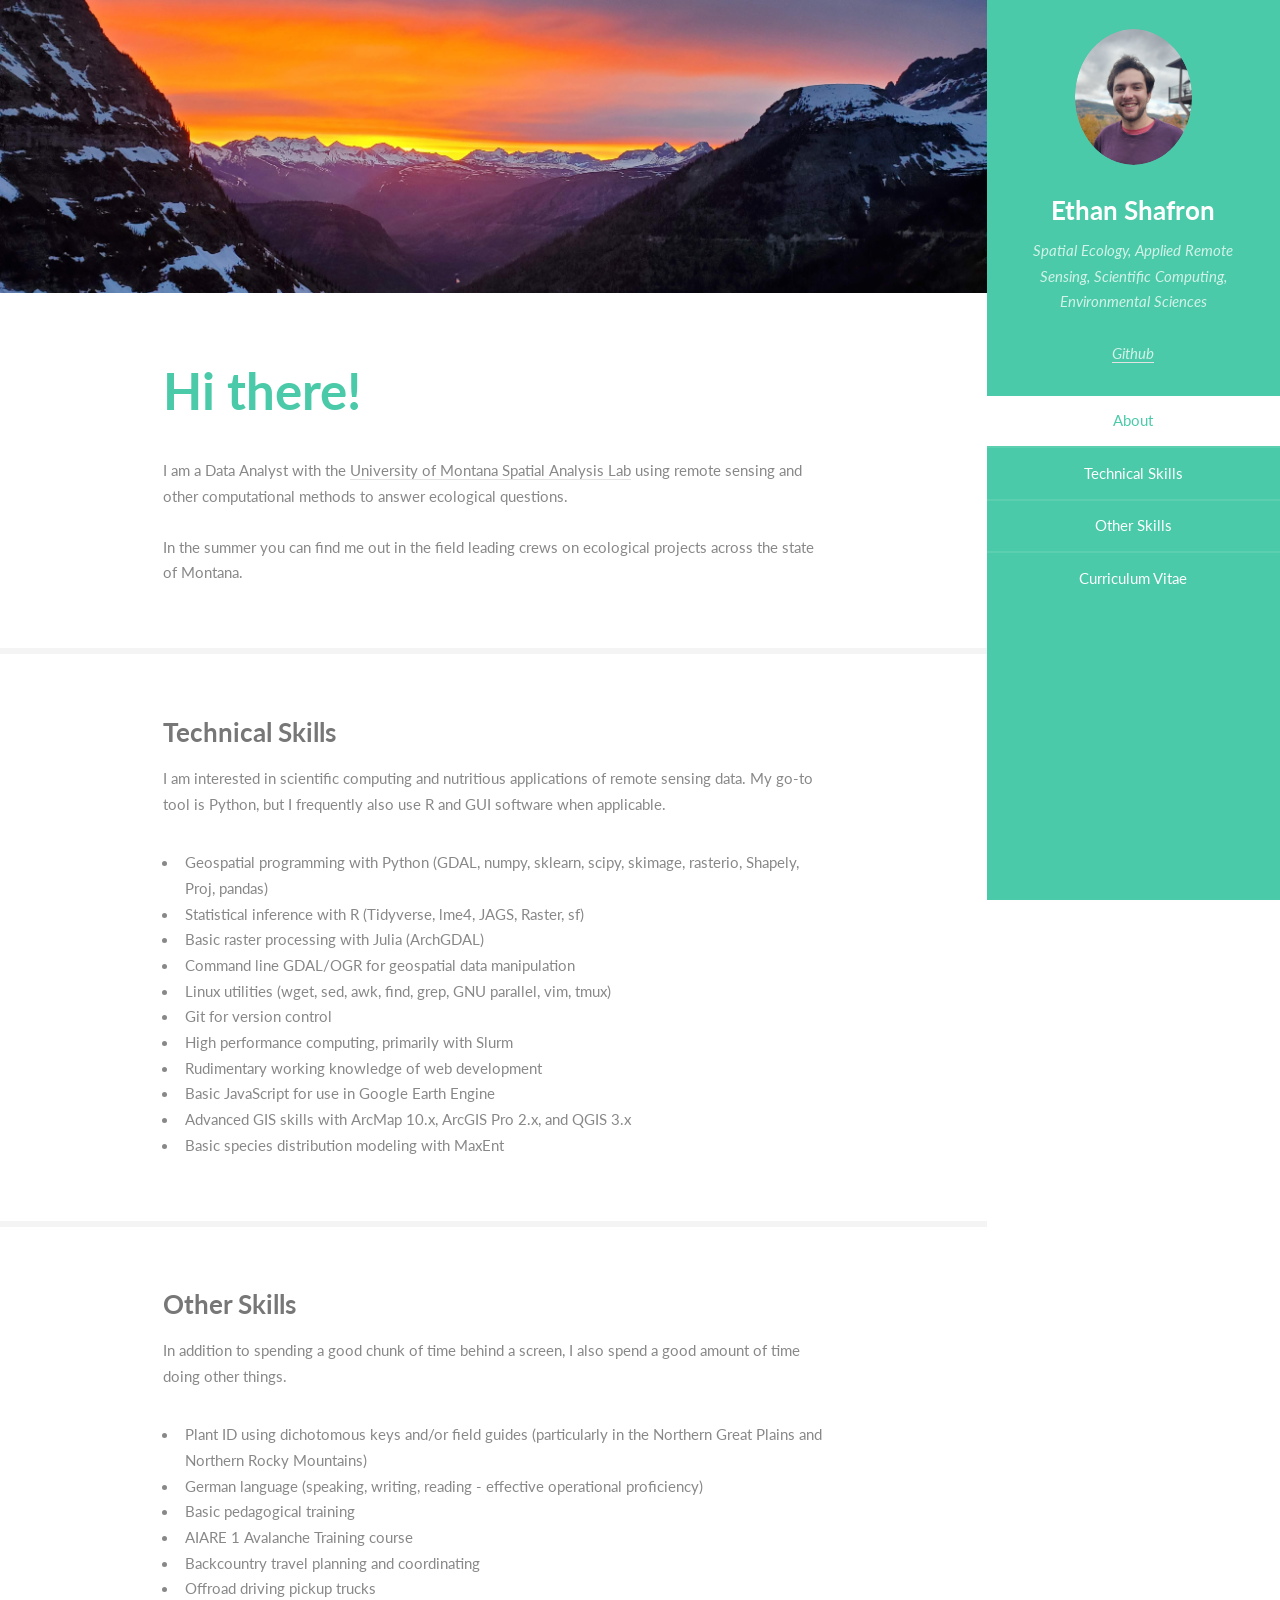
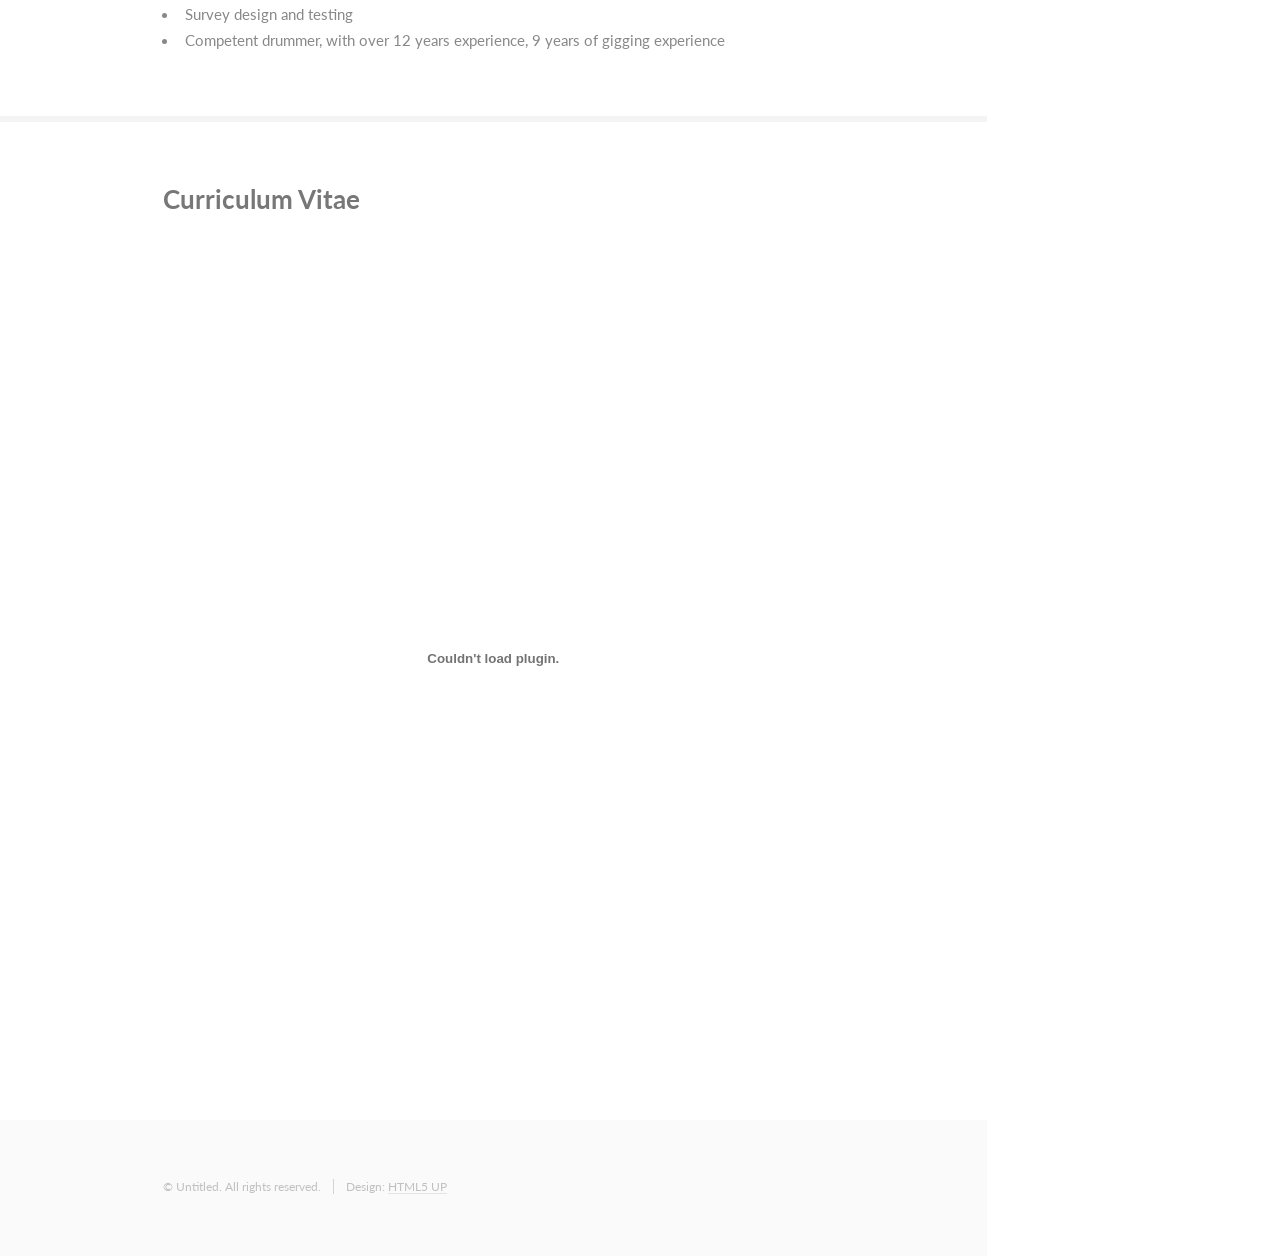
==== commit ab31fcbb: "Update index.html" ====
--- a/index.html
+++ b/index.html
@@ -18,7 +18,9 @@
 				<header>
 					<span class="image avatar"><img src="images/headshot.jpg" alt="" /></span>
 					<h1 id="logo"><a href="#">Ethan Shafron</a></h1>
-					<p>Spatial Ecology, Applied Remote Sensing, Scientific Computing, Environmental Sciences</p>
+					<p>Spatial Ecology, Applied Remote Sensing, Scientific Computing, Environmental Sciences<br></br>
+					   <a href="https:/github.com/ethanshafron">Github</a>
+				</p>
 				</header>
 				<nav id="nav">
 					<ul>
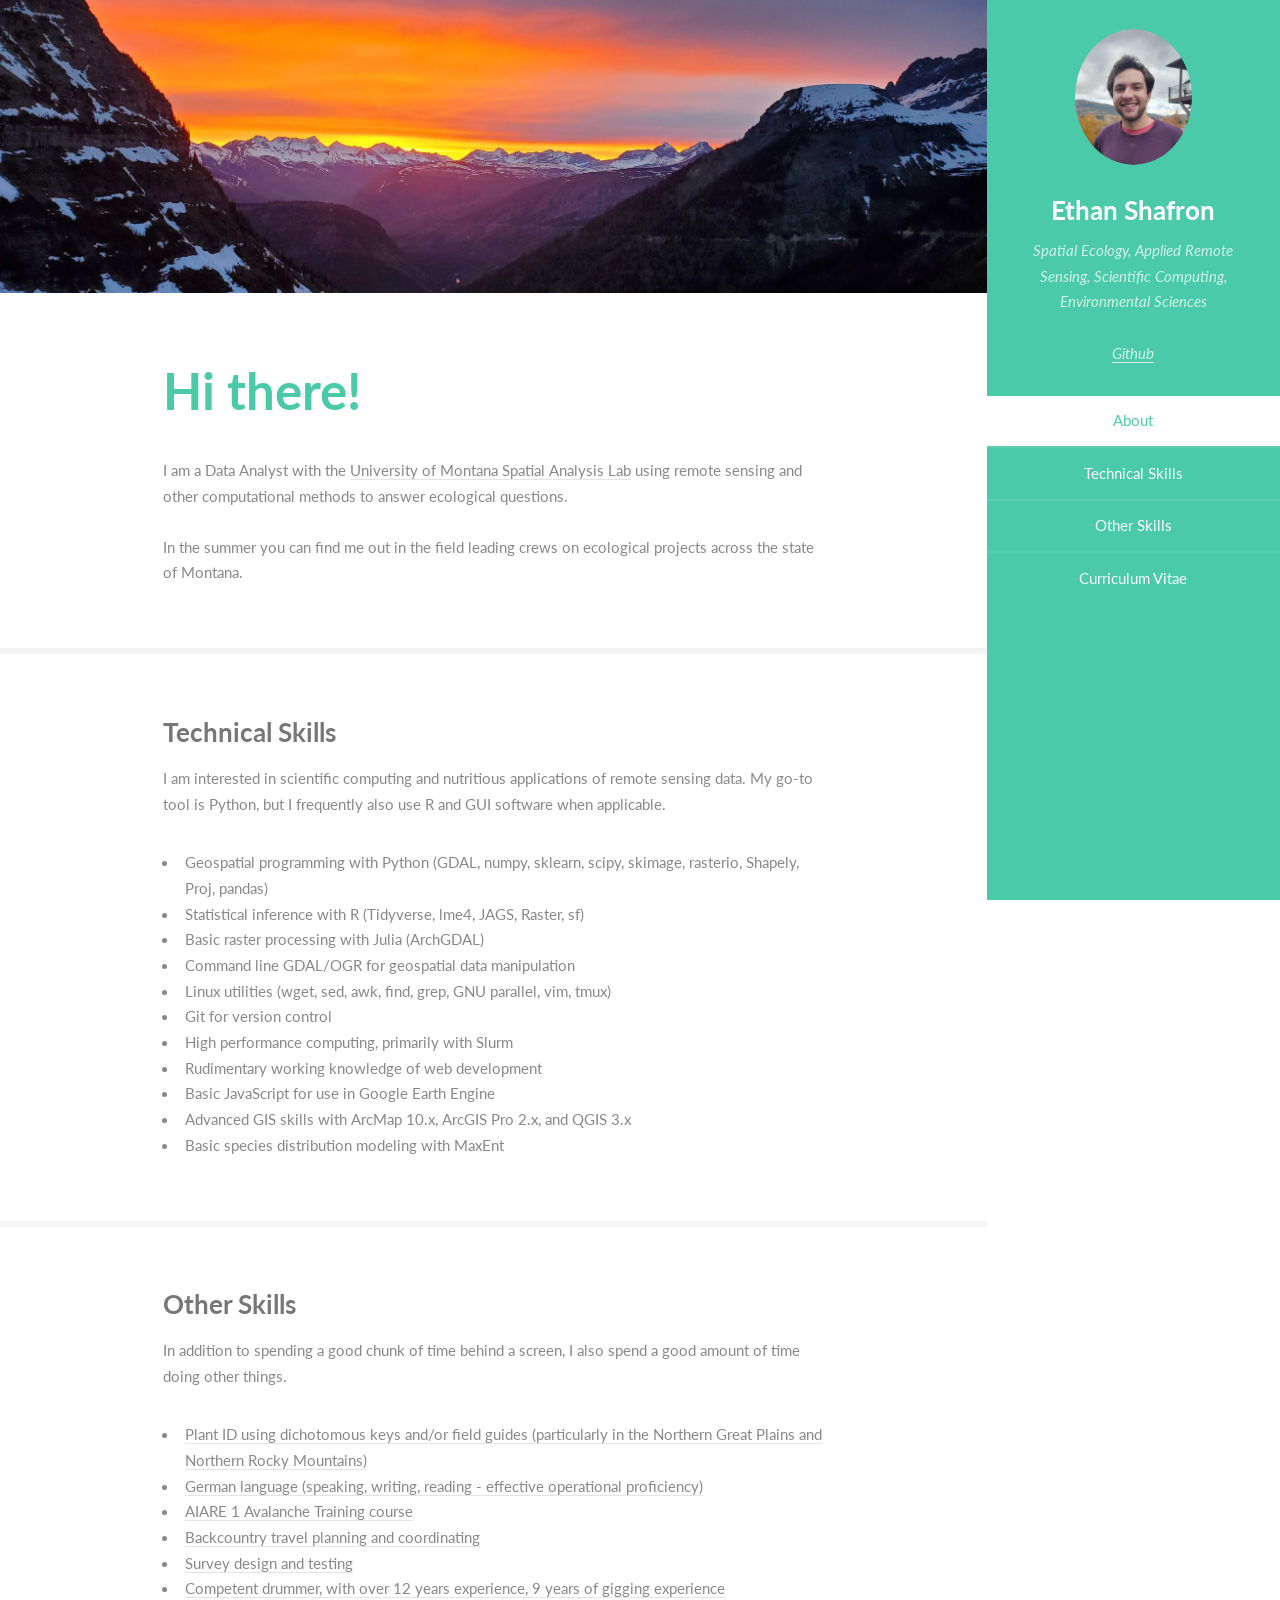
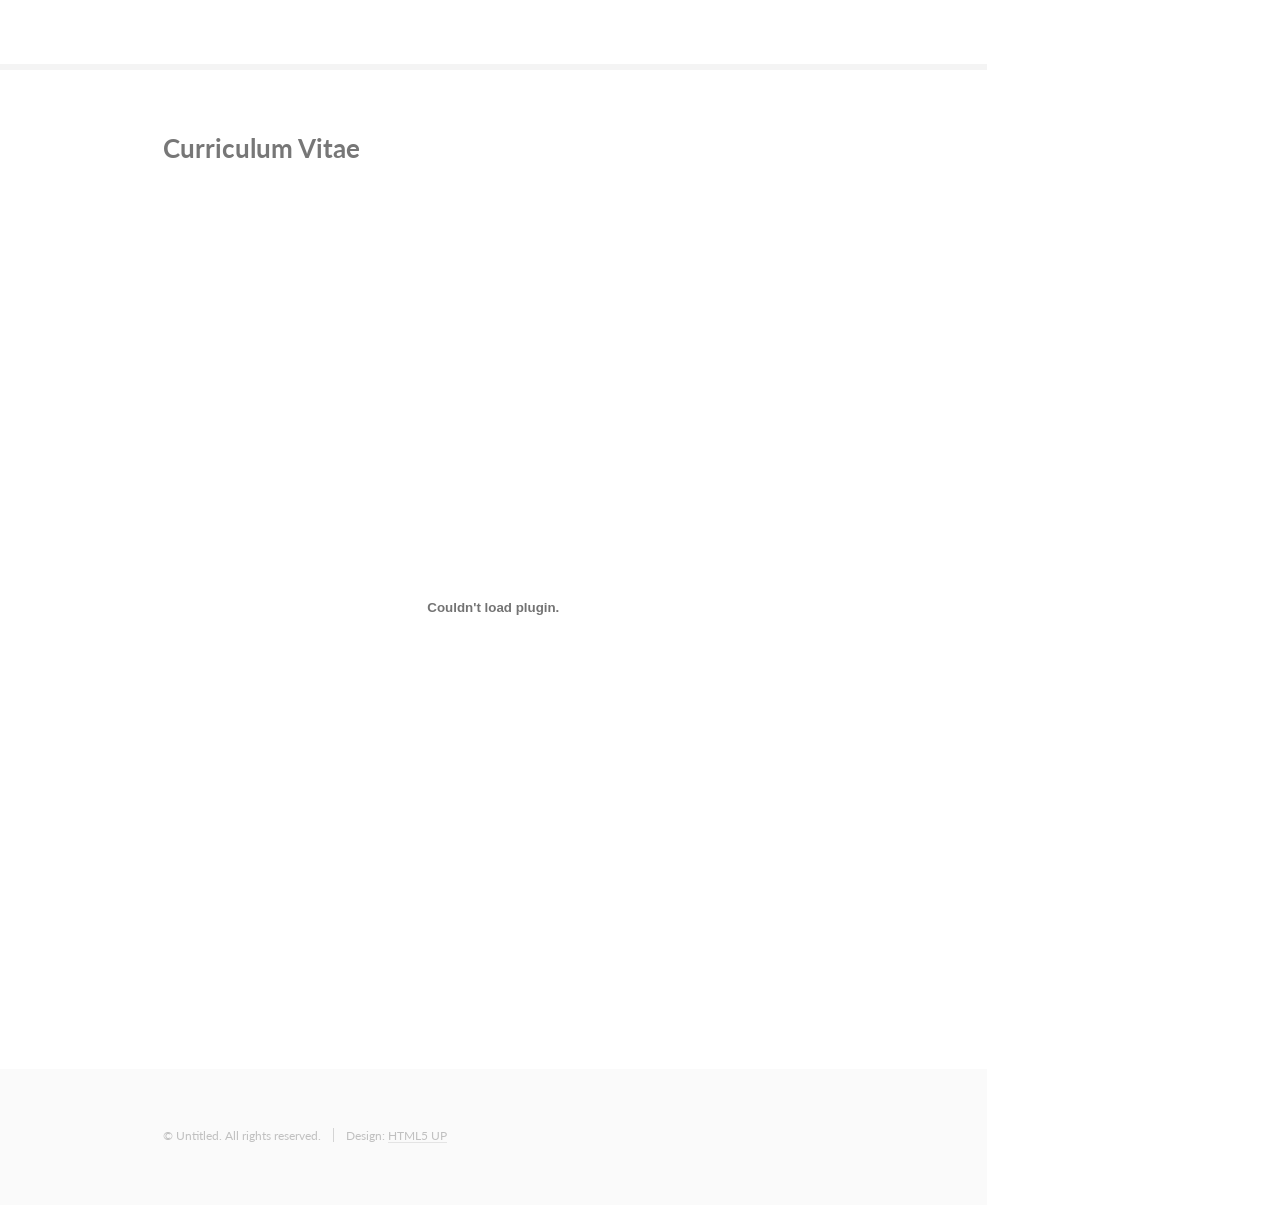
==== commit a47ce5f8: "Update index.html" ====
--- a/index.html
+++ b/index.html
@@ -19,7 +19,7 @@
 					<span class="image avatar"><img src="images/headshot.jpg" alt="" /></span>
 					<h1 id="logo"><a href="#">Ethan Shafron</a></h1>
 					<p>Spatial Ecology, Applied Remote Sensing, Scientific Computing, Environmental Sciences<br></br>
-					   <a href="https:/github.com/ethanshafron">Github</a>
+					   <a href="https://github.com/ethanshafron/">Github</a>
 				</p>
 				</header>
 				<nav id="nav">
@@ -80,14 +80,12 @@
 									<h3>Other Skills</h3>
 									<p>In addition to spending a good chunk of time behind a screen, I also spend a good amount of time doing other things.</p>
 									<ul>
-										<li> Plant ID using dichotomous keys and/or field guides (particularly in the Northern Great Plains and Northern Rocky Mountains)</li>
-										<li> German language (speaking, writing, reading - effective operational proficiency) </li>
-										<li> Basic pedagogical training </li>
-										<li> AIARE 1 Avalanche Training course </li>
-										<li> Backcountry travel planning and coordinating </li>
-										<li> Offroad driving pickup trucks </li>
-										<li> Survey design and testing </li>
-										<li> Competent drummer, with over 12 years experience, 9 years of gigging experience </li>
+										<li> <a href="https://mtnhp.org/">Plant ID using dichotomous keys and/or field guides (particularly in the Northern Great Plains and Northern Rocky Mountains)</a> </li>
+										<li> <a href="https://uni-freiburg.de/en/">German language (speaking, writing, reading - effective operational proficiency)</a> </li>
+										<li> <a href="https://flatheadavalanche.org/">AIARE 1 Avalanche Training course</a> </li>
+										<li> <a href="https://coloradotrail.org/">Backcountry travel planning and coordinating</a> </li>
+										<li> <a href="https://www.nps.gov/rlc/crown/citizen-science.htm">Survey design and testing</a> </li>
+										<li> <a href="https://open.spotify.com/artist/75UZ4qsnf6mj9nfhNu9vwL?si=qcF6JOUOQ4-Slpl-7lCkFQ">Competent drummer, with over 12 years experience, 9 years of gigging experience </a> </li>
 									</ul>
 								</div>
 							</section>
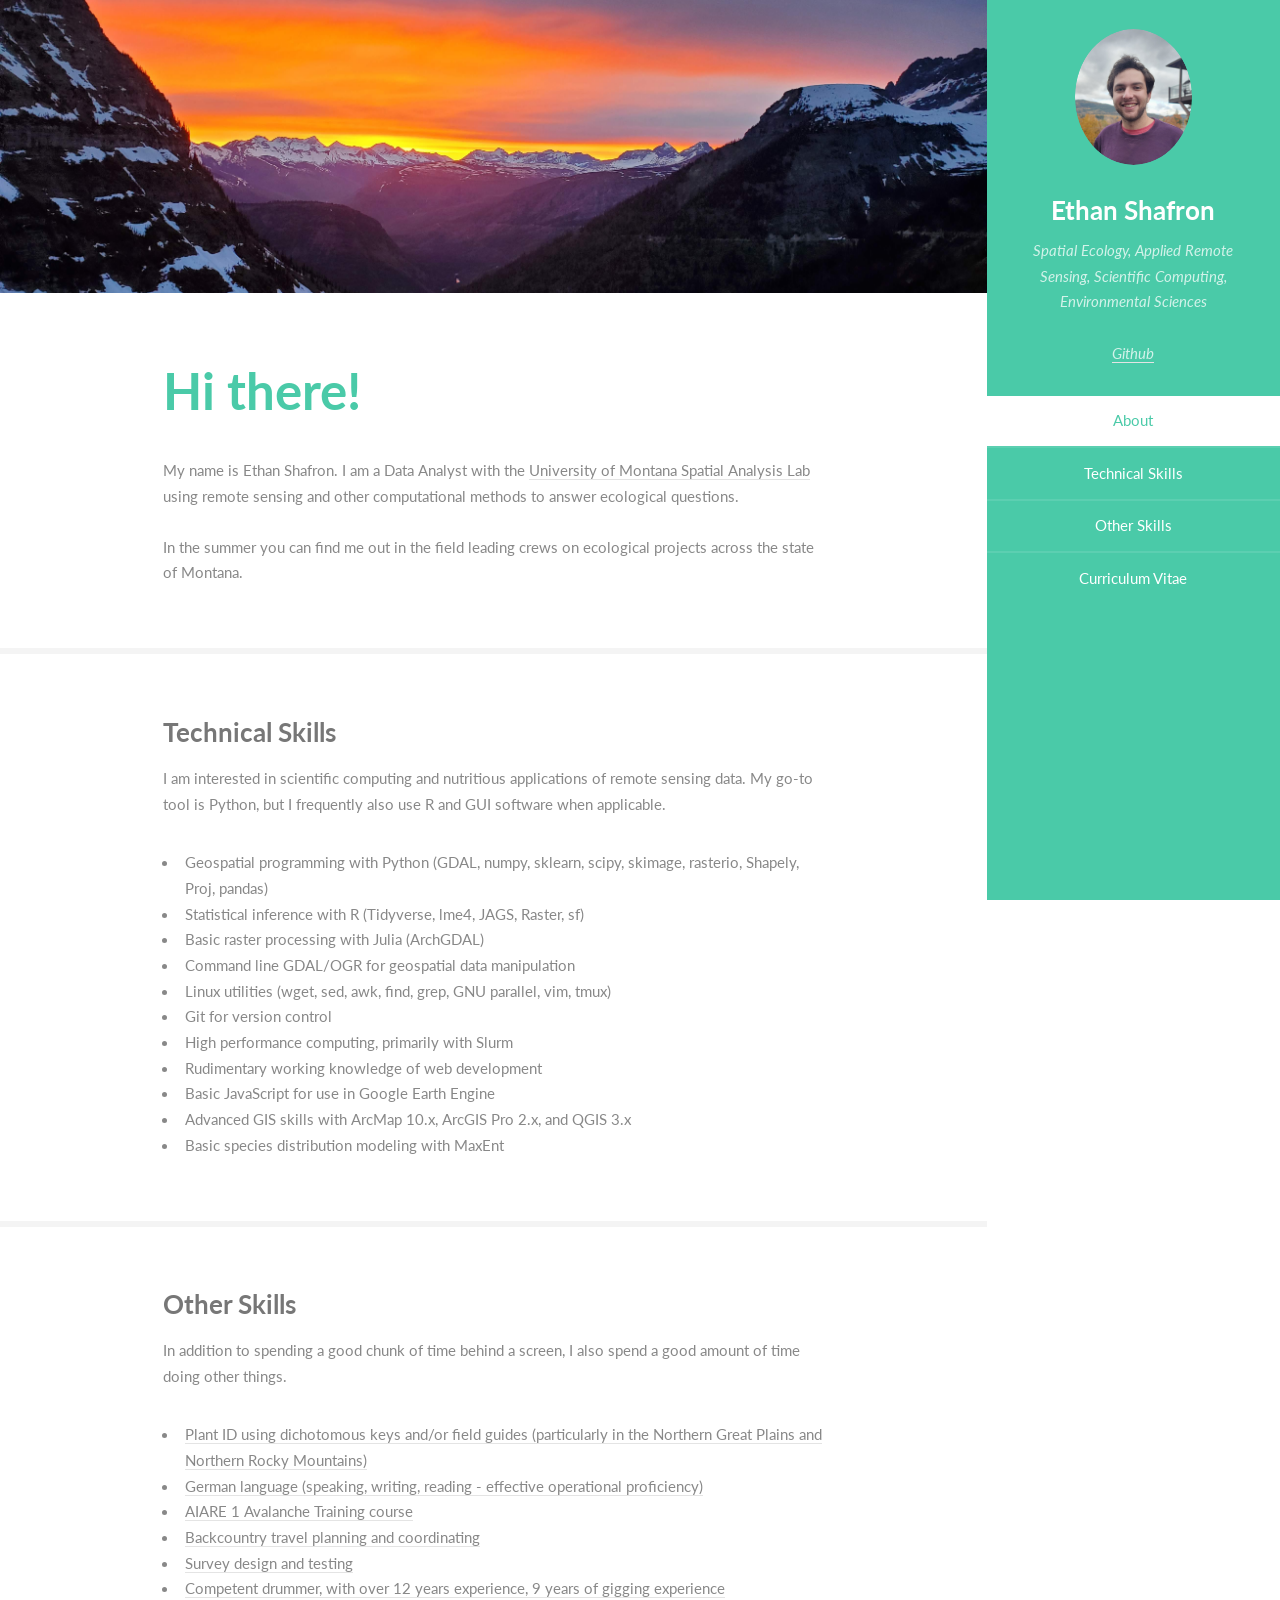
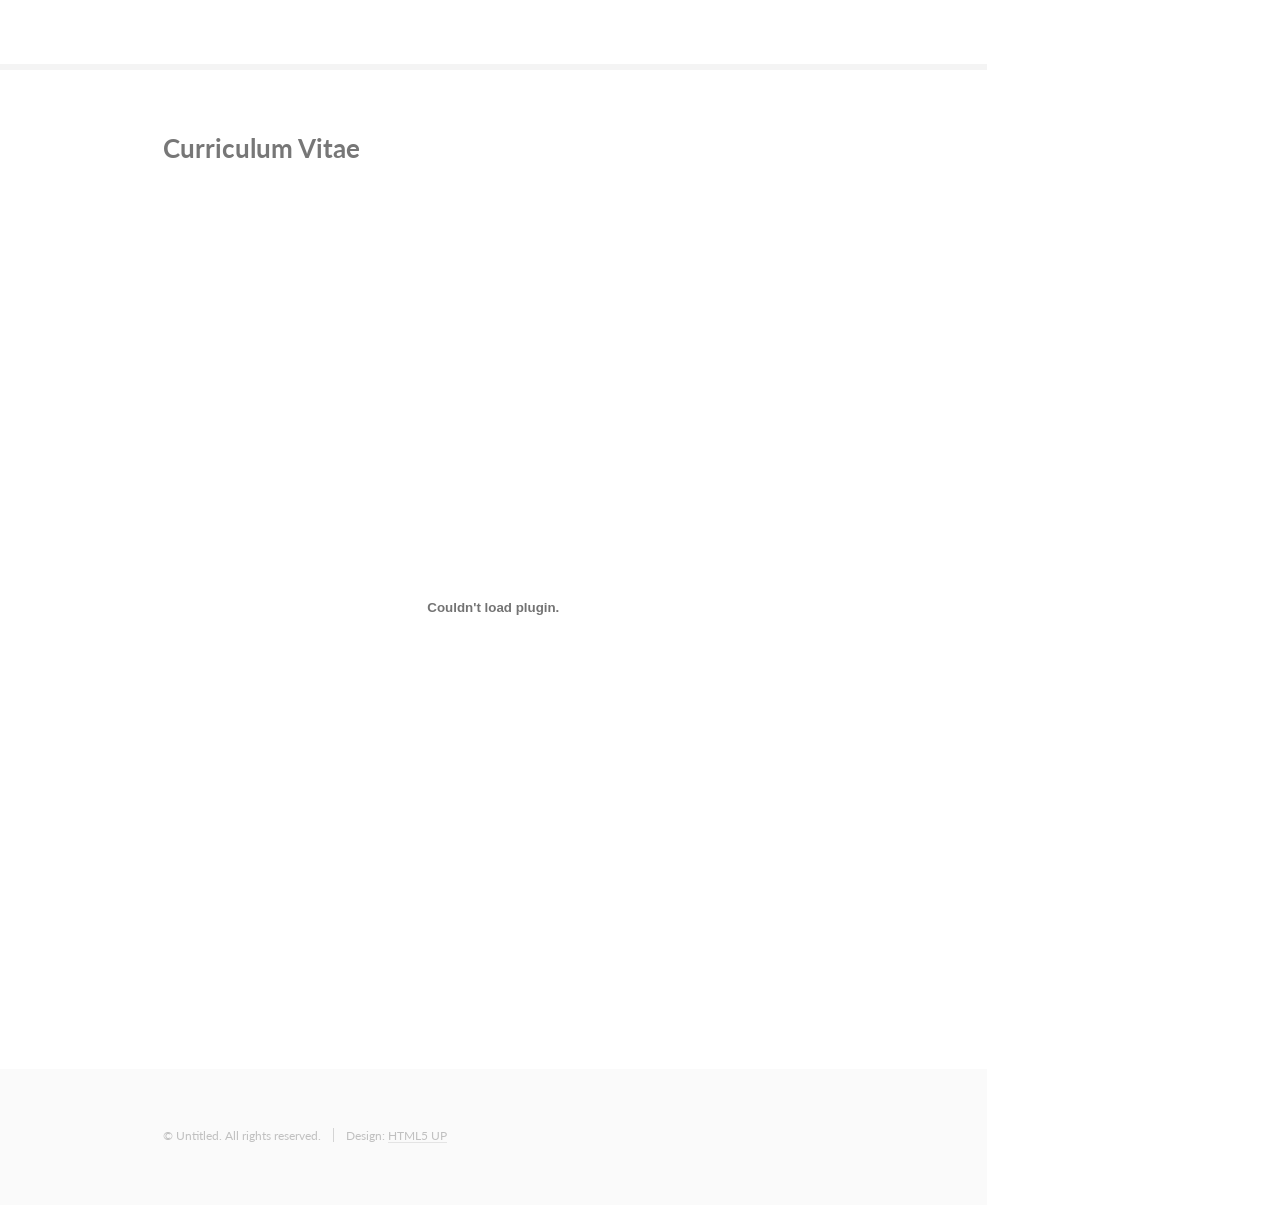
==== commit 44815958: "Update index.html" ====
--- a/index.html
+++ b/index.html
@@ -47,7 +47,7 @@
 									<header class="major">
 										<h2>Hi there!</h2>
 									</header>
-									<p>I am a Data Analyst with the <a href="https://www.umt.edu/spatial-analysis-lab/about-us/default.php">University of Montana Spatial Analysis Lab</a> using remote sensing and other computational methods to answer ecological questions.<br></br>
+									<p>My name is Ethan Shafron. I am a Data Analyst with the <a href="https://www.umt.edu/spatial-analysis-lab/about-us/default.php">University of Montana Spatial Analysis Lab</a> using remote sensing and other computational methods to answer ecological questions.<br></br>
 									In the summer you can find me out in the field leading crews on ecological projects across the state of Montana.
 								</p>
 								</div>
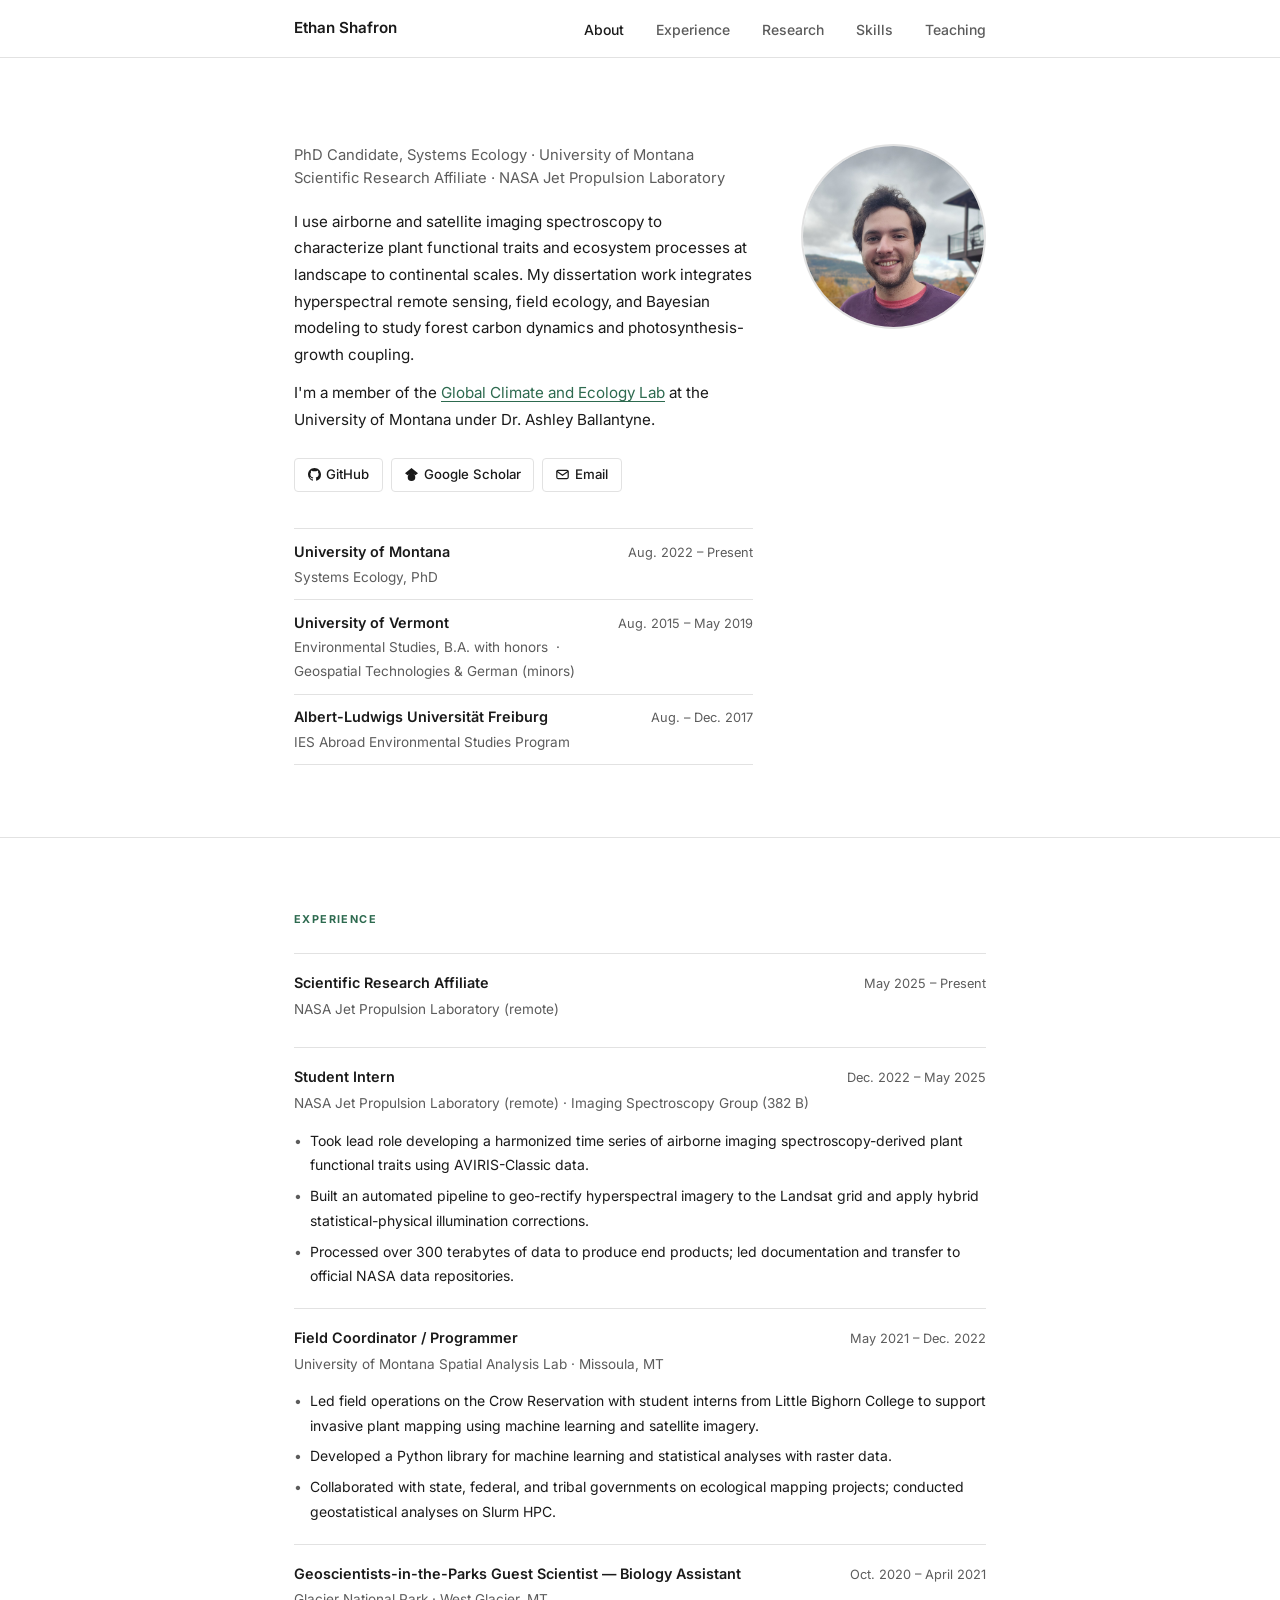
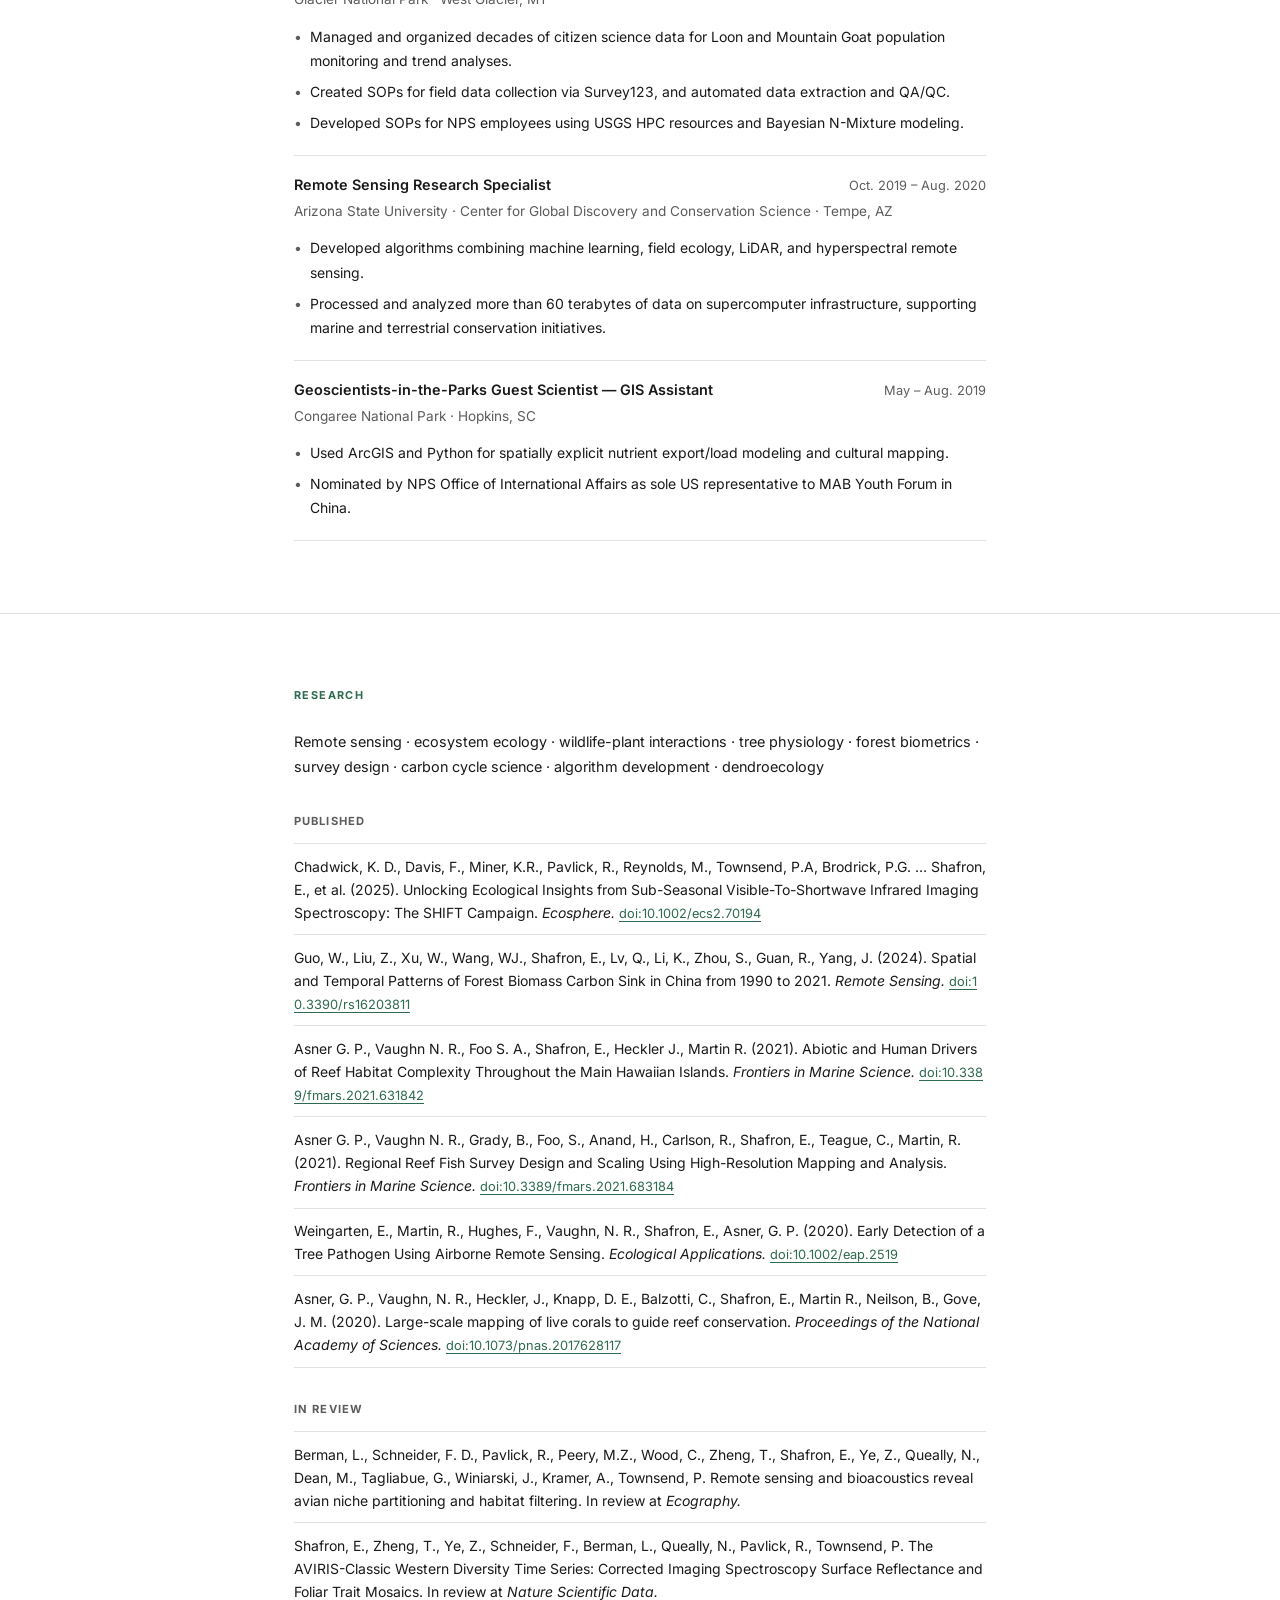
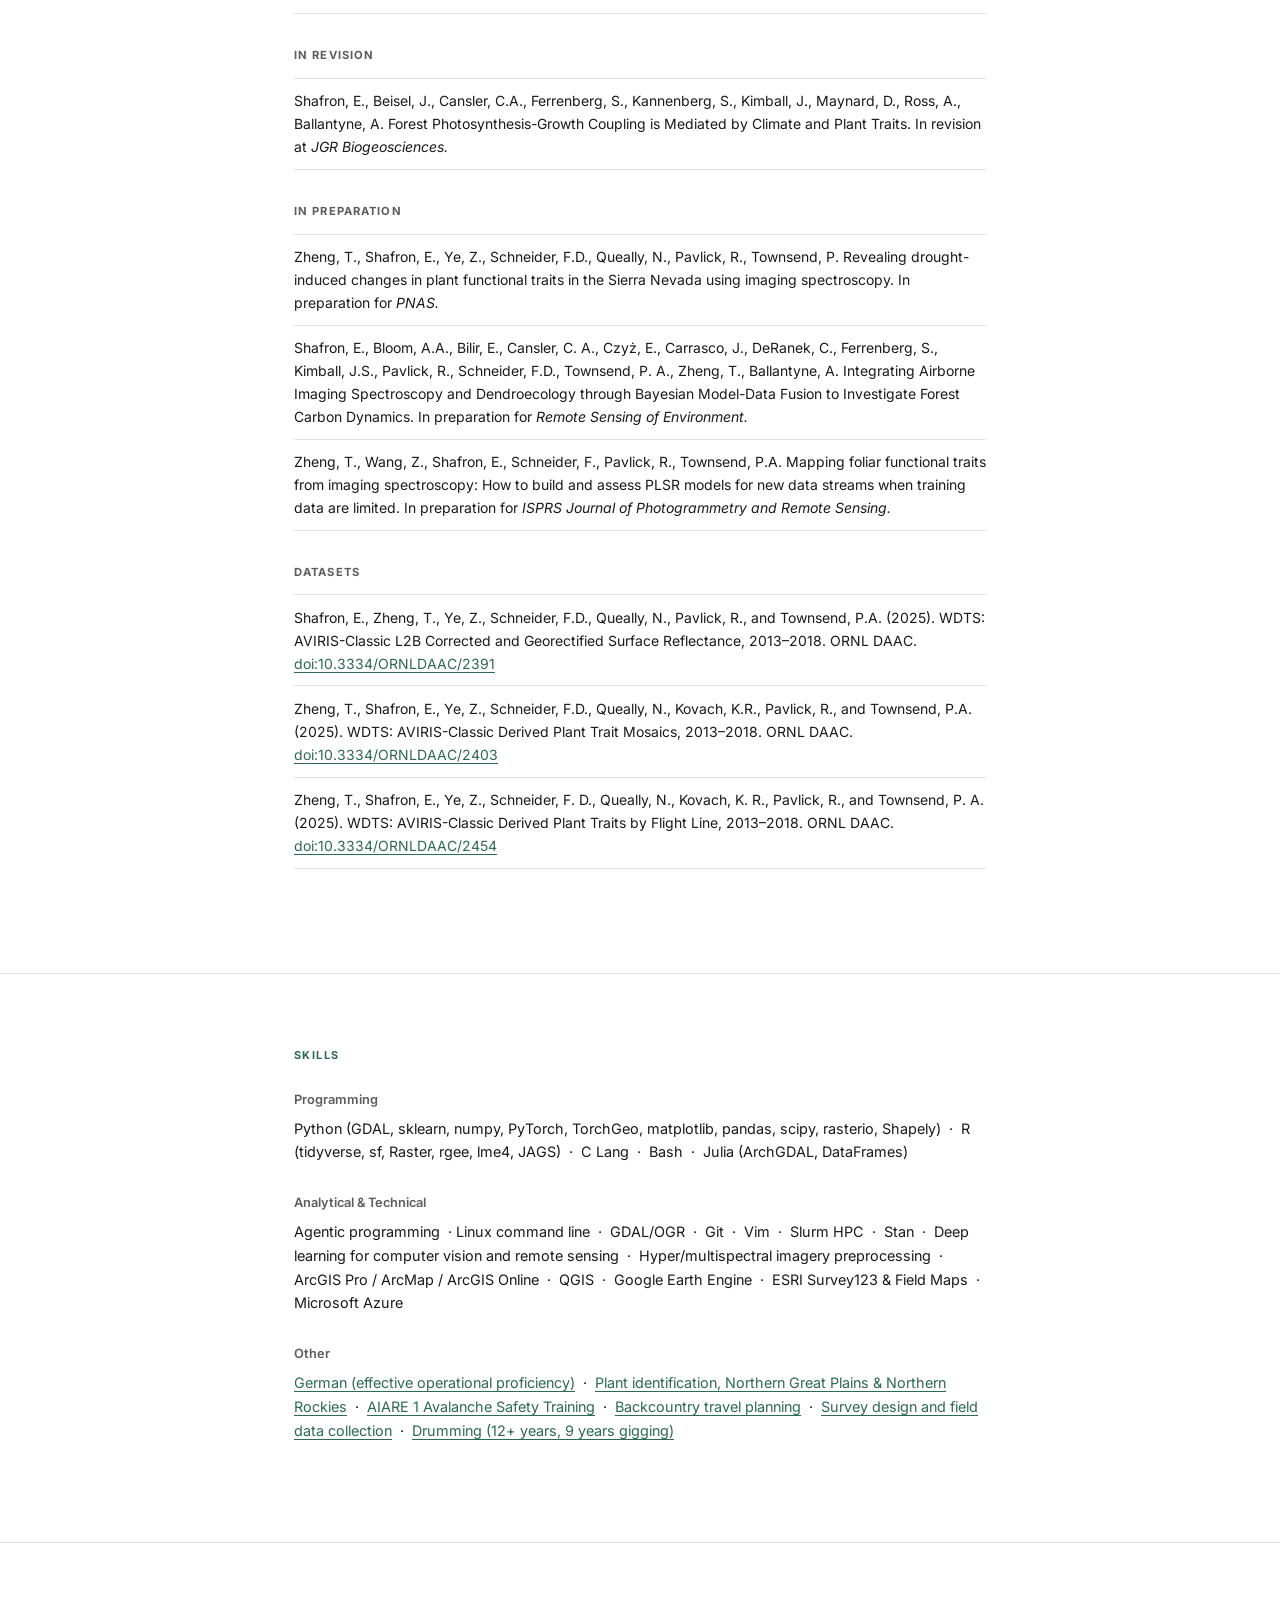
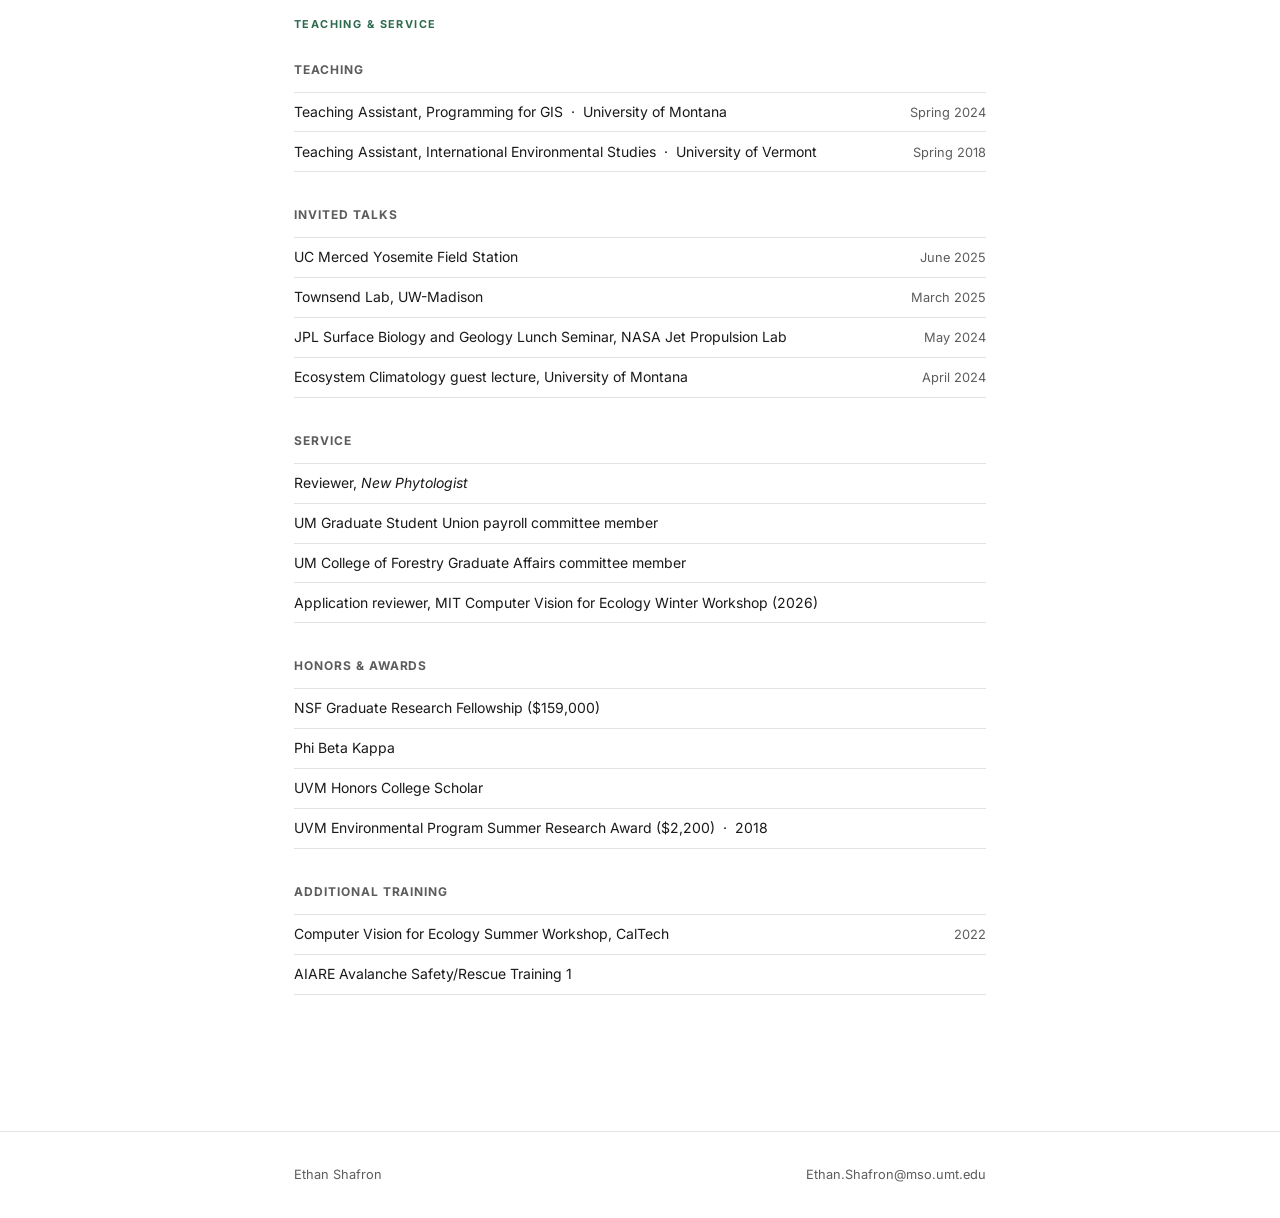
==== commit db312234: "Redesign personal site with minimalist layout and full CV content - Replace HTML5 UP boilerplate wit" ====
--- a/index.html
+++ b/index.html
@@ -1,455 +1,480 @@
-<!DOCTYPE HTML>
-<!--
-	Ethan Shafron
-	html5up.net | @ajlkn
-	Free for personal and commercial use under the CCA 3.0 license (html5up.net/license)
--->
-<html>
-	<head>
-		<title>Ethan Shafron</title>
-		<meta charset="utf-8" />
-		<meta name="viewport" content="width=device-width, initial-scale=1, user-scalable=no" />
-		<link rel="stylesheet" href="assets/css/main.css" />
-	</head>
-	<body class="is-preload">
-
-		<!-- Header -->
-			<section id="header">
-				<header>
-					<span class="image avatar"><img src="images/headshot.jpg" alt="" /></span>
-					<h1 id="logo"><a href="#">Ethan Shafron</a></h1>
-					<p>Spatial Ecology, Applied Remote Sensing, Scientific Computing, Environmental Sciences<br></br>
-					   <a href="https://github.com/ethanshafron/">Github</a>
-				</p>
-				</header>
-				<nav id="nav">
-					<ul>
-						<li><a href="#about" class="active">About</a></li>
-						<li><a href="#tech">Technical Skills</a></li>
-						<li><a href="#other">Other Skills</a></li>
-						<li><a href="#cv">Curriculum Vitae</a></li>
-					</ul>
-				</nav>
-			</section>
-
-		<!-- Wrapper -->
-			<div id="wrapper">
-
-				<!-- Main -->
-					<div id="main">
-
-						<!-- One -->
-							<section id="about">
-								<div class="image main" data-position="center">
-									<img src="images/banner_glac.jpg" alt="" />
-								</div>
-								<div class="container">
-									<header class="major">
-										<h2>Hi there!</h2>
-									</header>
-									<p>My name is Ethan Shafron. I am a Data Analyst with the <a href="https://www.umt.edu/spatial-analysis-lab/about-us/default.php">University of Montana Spatial Analysis Lab</a> using remote sensing and other computational methods to answer ecological questions.<br></br>
-									In the summer you can find me out in the field leading crews on ecological projects across the state of Montana.
-								</p>
-								</div>
-							</section>
-
-						<!-- Two -->
-							<section id="tech">
-								<div class="container">
-									<h3>Technical Skills</h3>
-									<p>I am interested in scientific computing and nutritious applications of remote sensing data. My go-to tool is Python, but I frequently also use R and GUI software when applicable.</p>
-									<ul>
-										<li> Geospatial programming with Python (GDAL, numpy, sklearn, scipy, skimage, rasterio, Shapely, Proj, pandas)</li>
-										<li> Statistical inference with R (Tidyverse, lme4, JAGS, Raster, sf)</li>
-										<li> Basic raster processing with Julia (ArchGDAL)</li>
-										<li> Command line GDAL/OGR for geospatial data manipulation</li>
-										<li> Linux utilities (wget, sed, awk, find, grep, GNU parallel, vim, tmux)</li>
-										<li> Git for version control</li>
-										<li> High performance computing, primarily with Slurm</li>
-										<li> Rudimentary working knowledge of web development</li>
-										<li> Basic JavaScript for use in Google Earth Engine</li>
-										<li> Advanced GIS skills with ArcMap 10.x, ArcGIS Pro 2.x, and QGIS 3.x</li>
-										<li> Basic species distribution modeling with MaxEnt</li>
-									</ul>
-								</div>
-							</section>
-
-						<!-- Three -->
-							<section id="other">
-								<div class="container">
-									<h3>Other Skills</h3>
-									<p>In addition to spending a good chunk of time behind a screen, I also spend a good amount of time doing other things.</p>
-									<ul>
-										<li> <a href="https://mtnhp.org/">Plant ID using dichotomous keys and/or field guides (particularly in the Northern Great Plains and Northern Rocky Mountains)</a> </li>
-										<li> <a href="https://uni-freiburg.de/en/">German language (speaking, writing, reading - effective operational proficiency)</a> </li>
-										<li> <a href="https://flatheadavalanche.org/">AIARE 1 Avalanche Training course</a> </li>
-										<li> <a href="https://coloradotrail.org/">Backcountry travel planning and coordinating</a> </li>
-										<li> <a href="https://www.nps.gov/rlc/crown/citizen-science.htm">Survey design and testing</a> </li>
-										<li> <a href="https://open.spotify.com/artist/75UZ4qsnf6mj9nfhNu9vwL?si=qcF6JOUOQ4-Slpl-7lCkFQ">Competent drummer, with over 12 years experience, 9 years of gigging experience </a> </li>
-									</ul>
-								</div>
-							</section>
-
-						<!-- Four -->
-							<section id="cv">
-								<div class="container">
-									<h3>Curriculum Vitae</h3>
-									<embed src="EthanS_CV.pdf" width="100%" height="850px"/>
-								</div>
-							</section>
-
-						<!-- Five -->
-						<!--
-							<section id="five">
-								<div class="container">
-									<h3>Elements</h3>
-
-									<section>
-										<h4>Text</h4>
-										<p>This is <b>bold</b> and this is <strong>strong</strong>. This is <i>italic</i> and this is <em>emphasized</em>.
-										This is <sup>superscript</sup> text and this is <sub>subscript</sub> text.
-										This is <u>underlined</u> and this is code: <code>for (;;) { ... }</code>. Finally, <a href="#">this is a link</a>.</p>
-										<hr />
-										<header>
-											<h4>Heading with a Subtitle</h4>
-											<p>Lorem ipsum dolor sit amet nullam id egestas urna aliquam</p>
-										</header>
-										<p>Nunc lacinia ante nunc ac lobortis. Interdum adipiscing gravida odio porttitor sem non mi integer non faucibus ornare mi ut ante amet placerat aliquet. Volutpat eu sed ante lacinia sapien lorem accumsan varius montes viverra nibh in adipiscing blandit tempus accumsan.</p>
-										<header>
-											<h5>Heading with a Subtitle</h5>
-											<p>Lorem ipsum dolor sit amet nullam id egestas urna aliquam</p>
-										</header>
-										<p>Nunc lacinia ante nunc ac lobortis. Interdum adipiscing gravida odio porttitor sem non mi integer non faucibus ornare mi ut ante amet placerat aliquet. Volutpat eu sed ante lacinia sapien lorem accumsan varius montes viverra nibh in adipiscing blandit tempus accumsan.</p>
-										<hr />
-										<h2>Heading Level 2</h2>
-										<h3>Heading Level 3</h3>
-										<h4>Heading Level 4</h4>
-										<h5>Heading Level 5</h5>
-										<h6>Heading Level 6</h6>
-										<hr />
-										<h5>Blockquote</h5>
-										<blockquote>Fringilla nisl. Donec accumsan interdum nisi, quis tincidunt felis sagittis eget tempus euismod. Vestibulum ante ipsum primis in faucibus vestibulum. Blandit adipiscing eu felis iaculis volutpat ac adipiscing accumsan faucibus. Vestibulum ante ipsum primis in faucibus lorem ipsum dolor sit amet nullam adipiscing eu felis.</blockquote>
-										<h5>Preformatted</h5>
-										<pre><code>i = 0;
-
-while (!deck.isInOrder()) {
-    print 'Iteration ' + i;
-    deck.shuffle();
-    i++;
-}
-
-print 'It took ' + i + ' iterations to sort the deck.';</code></pre>
-									</section>
-
-									<section>
-										<h4>Lists</h4>
-										<div class="row">
-											<div class="col-6 col-12-xsmall">
-												<h5>Unordered</h5>
-												<ul>
-													<li>Dolor pulvinar etiam magna etiam.</li>
-													<li>Sagittis adipiscing lorem eleifend.</li>
-													<li>Felis enim feugiat dolore viverra.</li>
-												</ul>
-												<h5>Alternate</h5>
-												<ul class="alt">
-													<li>Dolor pulvinar etiam magna etiam.</li>
-													<li>Sagittis adipiscing lorem eleifend.</li>
-													<li>Felis enim feugiat dolore viverra.</li>
-												</ul>
-											</div>
-											<div class="col-6 col-12-xsmall">
-												<h5>Ordered</h5>
-												<ol>
-													<li>Dolor pulvinar etiam magna etiam.</li>
-													<li>Etiam vel felis at lorem sed viverra.</li>
-													<li>Felis enim feugiat dolore viverra.</li>
-													<li>Dolor pulvinar etiam magna etiam.</li>
-													<li>Etiam vel felis at lorem sed viverra.</li>
-													<li>Felis enim feugiat dolore viverra.</li>
-												</ol>
-												<h5>Icons</h5>
-												<ul class="icons">
-													<li><a href="#" class="icon brands fa-twitter"><span class="label">Twitter</span></a></li>
-													<li><a href="#" class="icon brands fa-facebook-f"><span class="label">Facebook</span></a></li>
-													<li><a href="#" class="icon brands fa-instagram"><span class="label">Instagram</span></a></li>
-													<li><a href="#" class="icon brands fa-github"><span class="label">Github</span></a></li>
-													<li><a href="#" class="icon brands fa-dribbble"><span class="label">Dribbble</span></a></li>
-													<li><a href="#" class="icon brands fa-tumblr"><span class="label">Tumblr</span></a></li>
-												</ul>
-											</div>
-										</div>
-										<h5>Actions</h5>
-										<ul class="actions">
-											<li><a href="#" class="button primary">Default</a></li>
-											<li><a href="#" class="button">Default</a></li>
-											<li><a href="#" class="button alt">Default</a></li>
-										</ul>
-										<ul class="actions small">
-											<li><a href="#" class="button primary small">Small</a></li>
-											<li><a href="#" class="button small">Small</a></li>
-											<li><a href="#" class="button alt small">Small</a></li>
-										</ul>
-										<div class="row">
-											<div class="col-3 col-6-medium col-12-xsmall">
-												<ul class="actions stacked">
-													<li><a href="#" class="button primary">Default</a></li>
-													<li><a href="#" class="button">Default</a></li>
-													<li><a href="#" class="button alt">Default</a></li>
-												</ul>
-											</div>
-											<div class="col-3 col-6 col-12-xsmall">
-												<ul class="actions stacked">
-													<li><a href="#" class="button primary small">Small</a></li>
-													<li><a href="#" class="button small">Small</a></li>
-													<li><a href="#" class="button alt small">Small</a></li>
-												</ul>
-											</div>
-											<div class="col-3 col-6-medium col-12-xsmall">
-												<ul class="actions stacked">
-													<li><a href="#" class="button primary fit">Default</a></li>
-													<li><a href="#" class="button fit">Default</a></li>
-													<li><a href="#" class="button alt fit">Default</a></li>
-												</ul>
-											</div>
-											<div class="col-3 col-6-medium col-12-xsmall">
-												<ul class="actions stacked">
-													<li><a href="#" class="button primary small fit">Small</a></li>
-													<li><a href="#" class="button small fit">Small</a></li>
-													<li><a href="#" class="button alt small fit">Small</a></li>
-												</ul>
-											</div>
-										</div>
-									</section>
-
-									<section>
-										<h4>Table</h4>
-										<h5>Default</h5>
-										<div class="table-wrapper">
-											<table>
-												<thead>
-													<tr>
-														<th>Name</th>
-														<th>Description</th>
-														<th>Price</th>
-													</tr>
-												</thead>
-												<tbody>
-													<tr>
-														<td>Item One</td>
-														<td>Ante turpis integer aliquet porttitor.</td>
-														<td>29.99</td>
-													</tr>
-													<tr>
-														<td>Item Two</td>
-														<td>Vis ac commodo adipiscing arcu aliquet.</td>
-														<td>19.99</td>
-													</tr>
-													<tr>
-														<td>Item Three</td>
-														<td> Morbi faucibus arcu accumsan lorem.</td>
-														<td>29.99</td>
-													</tr>
-													<tr>
-														<td>Item Four</td>
-														<td>Vitae integer tempus condimentum.</td>
-														<td>19.99</td>
-													</tr>
-													<tr>
-														<td>Item Five</td>
-														<td>Ante turpis integer aliquet porttitor.</td>
-														<td>29.99</td>
-													</tr>
-												</tbody>
-												<tfoot>
-													<tr>
-														<td colspan="2"></td>
-														<td>100.00</td>
-													</tr>
-												</tfoot>
-											</table>
-										</div>
-
-										<h5>Alternate</h5>
-										<div class="table-wrapper">
-											<table class="alt">
-												<thead>
-													<tr>
-														<th>Name</th>
-														<th>Description</th>
-														<th>Price</th>
-													</tr>
-												</thead>
-												<tbody>
-													<tr>
-														<td>Item One</td>
-														<td>Ante turpis integer aliquet porttitor.</td>
-														<td>29.99</td>
-													</tr>
-													<tr>
-														<td>Item Two</td>
-														<td>Vis ac commodo adipiscing arcu aliquet.</td>
-														<td>19.99</td>
-													</tr>
-													<tr>
-														<td>Item Three</td>
-														<td> Morbi faucibus arcu accumsan lorem.</td>
-														<td>29.99</td>
-													</tr>
-													<tr>
-														<td>Item Four</td>
-														<td>Vitae integer tempus condimentum.</td>
-														<td>19.99</td>
-													</tr>
-													<tr>
-														<td>Item Five</td>
-														<td>Ante turpis integer aliquet porttitor.</td>
-														<td>29.99</td>
-													</tr>
-												</tbody>
-												<tfoot>
-													<tr>
-														<td colspan="2"></td>
-														<td>100.00</td>
-													</tr>
-												</tfoot>
-											</table>
-										</div>
-									</section>
-
-									<section>
-										<h4>Buttons</h4>
-										<ul class="actions">
-											<li><a href="#" class="button primary">Primary</a></li>
-											<li><a href="#" class="button">Default</a></li>
-											<li><a href="#" class="button alt">Alternate</a></li>
-										</ul>
-										<ul class="actions">
-											<li><a href="#" class="button primary large">Large</a></li>
-											<li><a href="#" class="button">Default</a></li>
-											<li><a href="#" class="button alt small">Small</a></li>
-										</ul>
-										<ul class="actions fit">
-											<li><a href="#" class="button primary fit">Fit</a></li>
-											<li><a href="#" class="button fit">Fit</a></li>
-											<li><a href="#" class="button alt fit">Fit</a></li>
-										</ul>
-										<ul class="actions fit small">
-											<li><a href="#" class="button primary fit small">Fit + Small</a></li>
-											<li><a href="#" class="button fit small">Fit + Small</a></li>
-											<li><a href="#" class="button alt fit small">Fit + Small</a></li>
-										</ul>
-										<ul class="actions">
-											<li><a href="#" class="button primary icon solid fa-download">Icon</a></li>
-											<li><a href="#" class="button icon solid fa-download">Icon</a></li>
-											<li><a href="#" class="button alt icon solid fa-check">Icon</a></li>
-										</ul>
-										<ul class="actions">
-											<li><span class="button primary disabled">Primary</span></li>
-											<li><span class="button disabled">Default</span></li>
-											<li><span class="button alt disabled">Alternate</span></li>
-										</ul>
-									</section>
-
-									<section>
-										<h4>Form</h4>
-										<form method="post" action="#">
-											<div class="row gtr-uniform">
-												<div class="col-6 col-12-xsmall">
-													<input type="text" name="demo-name" id="demo-name" value="" placeholder="Name" />
-												</div>
-												<div class="col-6 col-12-xsmall">
-													<input type="email" name="demo-email" id="demo-email" value="" placeholder="Email" />
-												</div>
-												<div class="col-12">
-													<select name="demo-category" id="demo-category">
-														<option value="">- Category -</option>
-														<option value="1">Manufacturing</option>
-														<option value="1">Shipping</option>
-														<option value="1">Administration</option>
-														<option value="1">Human Resources</option>
-													</select>
-												</div>
-												<div class="col-4 col-12-medium">
-													<input type="radio" id="demo-priority-low" name="demo-priority" checked>
-													<label for="demo-priority-low">Low Priority</label>
-												</div>
-												<div class="col-4 col-12-medium">
-													<input type="radio" id="demo-priority-normal" name="demo-priority">
-													<label for="demo-priority-normal">Normal Priority</label>
-												</div>
-												<div class="col-4 col-12-medium">
-													<input type="radio" id="demo-priority-high" name="demo-priority">
-													<label for="demo-priority-high">High Priority</label>
-												</div>
-												<div class="col-6 col-12-medium">
-													<input type="checkbox" id="demo-copy" name="demo-copy">
-													<label for="demo-copy">Email me a copy of this message</label>
-												</div>
-												<div class="col-6 col-12-medium">
-													<input type="checkbox" id="demo-human" name="demo-human" checked>
-													<label for="demo-human">I am a human and not a robot</label>
-												</div>
-												<div class="col-12">
-													<textarea name="demo-message" id="demo-message" placeholder="Enter your message" rows="6"></textarea>
-												</div>
-												<div class="col-12">
-													<ul class="actions">
-														<li><input type="submit" value="Send Message" /></li>
-														<li><input type="reset" value="Reset" class="alt" /></li>
-													</ul>
-												</div>
-											</div>
-										</form>
-									</section>
-
-									<section>
-										<h4>Image</h4>
-										<h5>Fit</h5>
-										<span class="image fit"><img src="images/banner.jpg" alt="" /></span>
-										<div class="box alt">
-											<div class="row gtr-50 gtr-uniform">
-												<div class="col-4"><span class="image fit"><img src="images/pic01.jpg" alt="" /></span></div>
-												<div class="col-4"><span class="image fit"><img src="images/pic02.jpg" alt="" /></span></div>
-												<div class="col-4"><span class="image fit"><img src="images/pic03.jpg" alt="" /></span></div>
-												<div class="col-4"><span class="image fit"><img src="images/pic02.jpg" alt="" /></span></div>
-												<div class="col-4"><span class="image fit"><img src="images/pic03.jpg" alt="" /></span></div>
-												<div class="col-4"><span class="image fit"><img src="images/pic01.jpg" alt="" /></span></div>
-												<div class="col-4"><span class="image fit"><img src="images/pic03.jpg" alt="" /></span></div>
-												<div class="col-4"><span class="image fit"><img src="images/pic01.jpg" alt="" /></span></div>
-												<div class="col-4"><span class="image fit"><img src="images/pic02.jpg" alt="" /></span></div>
-											</div>
-										</div>
-										<h5>Left &amp; Right</h5>
-										<p><span class="image left"><img src="images/avatar.jpg" alt="" /></span>Fringilla nisl. Donec accumsan interdum nisi, quis tincidunt felis sagittis eget. tempus euismod. Vestibulum ante ipsum primis in faucibus vestibulum. Blandit adipiscing eu felis iaculis volutpat ac adipiscing accumsan eu faucibus. Integer ac pellentesque praesent tincidunt felis sagittis eget. tempus euismod. Vestibulum ante ipsum primis in faucibus vestibulum. Blandit adipiscing eu felis iaculis volutpat ac adipiscing accumsan eu faucibus. Integer ac pellentesque praesent. Donec accumsan interdum nisi, quis tincidunt felis sagittis eget. tempus euismod. Vestibulum ante ipsum primis in faucibus vestibulum. Blandit adipiscing eu felis iaculis volutpat ac adipiscing accumsan eu faucibus. Integer ac pellentesque praesent tincidunt felis sagittis eget. tempus euismod. Vestibulum ante ipsum primis in faucibus vestibulum. Blandit adipiscing eu felis iaculis volutpat ac adipiscing accumsan eu faucibus. Integer ac pellentesque praesent.</p>
-										<p><span class="image right"><img src="images/avatar.jpg" alt="" /></span>Fringilla nisl. Donec accumsan interdum nisi, quis tincidunt felis sagittis eget. tempus euismod. Vestibulum ante ipsum primis in faucibus vestibulum. Blandit adipiscing eu felis iaculis volutpat ac adipiscing accumsan eu faucibus. Integer ac pellentesque praesent tincidunt felis sagittis eget. tempus euismod. Vestibulum ante ipsum primis in faucibus vestibulum. Blandit adipiscing eu felis iaculis volutpat ac adipiscing accumsan eu faucibus. Integer ac pellentesque praesent. Donec accumsan interdum nisi, quis tincidunt felis sagittis eget. tempus euismod. Vestibulum ante ipsum primis in faucibus vestibulum. Blandit adipiscing eu felis iaculis volutpat ac adipiscing accumsan eu faucibus. Integer ac pellentesque praesent tincidunt felis sagittis eget. tempus euismod. Vestibulum ante ipsum primis in faucibus vestibulum. Blandit adipiscing eu felis iaculis volutpat ac adipiscing accumsan eu faucibus. Integer ac pellentesque praesent.</p>
-									</section>
-
-								</div>
-							</section>
-						-->
-
-					</div>
-
-				<!-- Footer -->
-					<section id="footer">
-						<div class="container">
-							<ul class="copyright">
-								<li>&copy; Untitled. All rights reserved.</li><li>Design: <a href="http://html5up.net">HTML5 UP</a></li>
-							</ul>
-						</div>
-					</section>
-
-			</div>
-
-		<!-- Scripts -->
-			<script src="assets/js/jquery.min.js"></script>
-			<script src="assets/js/jquery.scrollex.min.js"></script>
-			<script src="assets/js/jquery.scrolly.min.js"></script>
-			<script src="assets/js/browser.min.js"></script>
-			<script src="assets/js/breakpoints.min.js"></script>
-			<script src="assets/js/util.js"></script>
-			<script src="assets/js/main.js"></script>
-
-	</body>
-</html>
+<!DOCTYPE html>
+<html lang="en">
+<head>
+  <meta charset="UTF-8" />
+  <meta name="viewport" content="width=device-width, initial-scale=1.0" />
+  <meta name="google-site-verification" content="RIKO0gXB_fbFGR_R6k4a2QmeaagqkWeGWc6fwO8qHqc" />
+  <title>Ethan Shafron</title>
+  <meta name="description" content="Ethan Shafron — PhD Candidate, Systems Ecology, University of Montana. Imaging spectroscopy, plant functional traits, remote sensing." />
+  <link rel="preconnect" href="https://fonts.googleapis.com" />
+  <link rel="preconnect" href="https://fonts.gstatic.com" crossorigin />
+  <link href="https://fonts.googleapis.com/css2?family=Inter:wght@300;400;500;600;700&display=swap" rel="stylesheet" />
+  <link rel="stylesheet" href="assets/css/style.css" />
+</head>
+<body>
+
+<!-- ============================================================
+     NAV
+     Add a link here + a matching <section id="..."> below
+     to create a new page section.
+     ============================================================ -->
+<nav id="site-nav" role="navigation" aria-label="Main navigation">
+  <div class="nav-inner">
+    <a href="#about" class="nav-brand">Ethan Shafron</a>
+    <ul class="nav-links" id="nav-links">
+      <li><a href="#about">About</a></li>
+      <li><a href="#experience">Experience</a></li>
+      <li><a href="#research">Research</a></li>
+      <li><a href="#skills">Skills</a></li>
+      <li><a href="#teaching">Teaching</a></li>
+    </ul>
+    <button class="nav-toggle" aria-controls="nav-links" aria-expanded="false" aria-label="Toggle navigation">
+      <span></span><span></span><span></span>
+    </button>
+  </div>
+</nav>
+
+
+<main>
+
+<!-- ============================================================
+     ABOUT
+     Edit: bio paragraphs, education entries, and link buttons.
+     ============================================================ -->
+<section id="about">
+  <div class="container">
+    <div class="about-layout">
+
+      <div class="about-text">
+        <p class="about-tagline">
+          PhD Candidate, Systems Ecology · University of Montana<br>
+          Scientific Research Affiliate · NASA Jet Propulsion Laboratory
+        </p>
+
+        <div class="about-bio">
+          <p>
+            I use airborne and satellite imaging spectroscopy to characterize plant functional traits
+            and ecosystem processes at landscape to continental scales. My dissertation work integrates
+            hyperspectral remote sensing, field ecology, and Bayesian modeling to study forest carbon dynamics
+            and photosynthesis-growth coupling.
+          </p>
+          <p>
+            I'm a member of the
+            <a href="https://www.umt.edu/global-climate-ecology-lab/">Global Climate and Ecology Lab</a>
+            at the University of Montana under Dr. Ashley Ballantyne.
+          </p>
+        </div>
+
+        <div class="about-links">
+          <a href="https://github.com/ethanshafron/" target="_blank" rel="noopener">
+            <svg viewBox="0 0 16 16" fill="currentColor" aria-hidden="true">
+              <path d="M8 0C3.58 0 0 3.58 0 8c0 3.54 2.29 6.53 5.47 7.59.4.07.55-.17.55-.38
+                0-.19-.01-.82-.01-1.49-2.01.37-2.53-.49-2.69-.94-.09-.23-.48-.94-.82-1.13
+                -.28-.15-.68-.52-.01-.53.63-.01 1.08.58 1.23.82.72 1.21 1.87.87 2.33.66
+                .07-.52.28-.87.51-1.07-1.78-.2-3.64-.89-3.64-3.95 0-.87.31-1.59.82-2.15
+                -.08-.2-.36-1.02.08-2.12 0 0 .67-.21 2.2.82.64-.18 1.32-.27 2-.27
+                .68 0 1.36.09 2 .27 1.53-1.04 2.2-.82 2.2-.82.44 1.1.16 1.92.08 2.12
+                .51.56.82 1.27.82 2.15 0 3.07-1.87 3.75-3.65 3.95.29.25.54.73.54 1.48
+                0 1.07-.01 1.93-.01 2.2 0 .21.15.46.55.38A8.013 8.013 0 0016 8c0-4.42-3.58-8-8-8z"/>
+            </svg>
+            GitHub
+          </a>
+          <a href="https://scholar.google.com/citations?user=hjuGA_QAAAAJ&hl=en" target="_blank" rel="noopener">
+            <svg viewBox="0 0 24 24" fill="currentColor" aria-hidden="true">
+              <path d="M12 24a7 7 0 1 1 0-14 7 7 0 0 1 0 14zm0-24L0 9.5l4.838 3.94A8 8 0 0 1 12 10a8 8 0 0 1 7.162 3.44L24 9.5z"/>
+            </svg>
+            Google Scholar
+          </a>
+          <a href="mailto:Ethan.Shafron@mso.umt.edu">
+            <svg viewBox="0 0 16 16" fill="none" stroke="currentColor" stroke-width="1.5" aria-hidden="true">
+              <rect x="1" y="3" width="14" height="10" rx="1.5"/>
+              <path d="M1 4l7 5 7-5"/>
+            </svg>
+            Email
+          </a>
+        </div>
+
+        <!-- Education — edit school name, degree, and dates -->
+        <div class="edu-list" style="margin-top: 2.25rem;">
+          <div class="edu-entry">
+            <div class="edu-left">
+              <div class="edu-school">University of Montana</div>
+              <div class="edu-degree">Systems Ecology, PhD</div>
+            </div>
+            <div class="edu-dates">Aug. 2022 – Present</div>
+          </div>
+          <div class="edu-entry">
+            <div class="edu-left">
+              <div class="edu-school">University of Vermont</div>
+              <div class="edu-degree">Environmental Studies, B.A. with honors &nbsp;·&nbsp; Geospatial Technologies &amp; German (minors)</div>
+            </div>
+            <div class="edu-dates">Aug. 2015 – May 2019</div>
+          </div>
+          <div class="edu-entry">
+            <div class="edu-left">
+              <div class="edu-school">Albert-Ludwigs Universität Freiburg</div>
+              <div class="edu-degree">IES Abroad Environmental Studies Program</div>
+            </div>
+            <div class="edu-dates">Aug. – Dec. 2017</div>
+          </div>
+        </div>
+      </div>
+
+      <div class="about-photo">
+        <img src="images/headshot.jpg" alt="Ethan Shafron" />
+      </div>
+
+    </div>
+  </div>
+</section>
+
+
+<!-- ============================================================
+     EXPERIENCE
+     Each .exp-entry is one job. Copy/paste to add more.
+     ============================================================ -->
+<section id="experience" class="section">
+  <div class="container">
+    <span class="section-label">Experience</span>
+
+    <div class="exp-entry">
+      <div class="exp-header">
+        <span class="exp-role">Scientific Research Affiliate</span>
+        <span class="exp-dates">May 2025 – Present</span>
+      </div>
+      <div class="exp-org">NASA Jet Propulsion Laboratory (remote)</div>
+    </div>
+
+    <div class="exp-entry">
+      <div class="exp-header">
+        <span class="exp-role">Student Intern</span>
+        <span class="exp-dates">Dec. 2022 – May 2025</span>
+      </div>
+      <div class="exp-org">NASA Jet Propulsion Laboratory (remote) · Imaging Spectroscopy Group (382 B)</div>
+      <ul class="exp-bullets">
+        <li>Took lead role developing a harmonized time series of airborne imaging spectroscopy-derived plant functional traits using AVIRIS-Classic data.</li>
+        <li>Built an automated pipeline to geo-rectify hyperspectral imagery to the Landsat grid and apply hybrid statistical-physical illumination corrections.</li>
+        <li>Processed over 300 terabytes of data to produce end products; led documentation and transfer to official NASA data repositories.</li>
+      </ul>
+    </div>
+
+    <div class="exp-entry">
+      <div class="exp-header">
+        <span class="exp-role">Field Coordinator / Programmer</span>
+        <span class="exp-dates">May 2021 – Dec. 2022</span>
+      </div>
+      <div class="exp-org">University of Montana Spatial Analysis Lab · Missoula, MT</div>
+      <ul class="exp-bullets">
+        <li>Led field operations on the Crow Reservation with student interns from Little Bighorn College to support invasive plant mapping using machine learning and satellite imagery.</li>
+        <li>Developed a Python library for machine learning and statistical analyses with raster data.</li>
+        <li>Collaborated with state, federal, and tribal governments on ecological mapping projects; conducted geostatistical analyses on Slurm HPC.</li>
+      </ul>
+    </div>
+
+    <div class="exp-entry">
+      <div class="exp-header">
+        <span class="exp-role">Geoscientists-in-the-Parks Guest Scientist — Biology Assistant</span>
+        <span class="exp-dates">Oct. 2020 – April 2021</span>
+      </div>
+      <div class="exp-org">Glacier National Park · West Glacier, MT</div>
+      <ul class="exp-bullets">
+        <li>Managed and organized decades of citizen science data for Loon and Mountain Goat population monitoring and trend analyses.</li>
+        <li>Created SOPs for field data collection via Survey123, and automated data extraction and QA/QC.</li>
+        <li>Developed SOPs for NPS employees using USGS HPC resources and Bayesian N-Mixture modeling.</li>
+      </ul>
+    </div>
+
+    <div class="exp-entry">
+      <div class="exp-header">
+        <span class="exp-role">Remote Sensing Research Specialist</span>
+        <span class="exp-dates">Oct. 2019 – Aug. 2020</span>
+      </div>
+      <div class="exp-org">Arizona State University · Center for Global Discovery and Conservation Science · Tempe, AZ</div>
+      <ul class="exp-bullets">
+        <li>Developed algorithms combining machine learning, field ecology, LiDAR, and hyperspectral remote sensing.</li>
+        <li>Processed and analyzed more than 60 terabytes of data on supercomputer infrastructure, supporting marine and terrestrial conservation initiatives.</li>
+      </ul>
+    </div>
+
+    <div class="exp-entry">
+      <div class="exp-header">
+        <span class="exp-role">Geoscientists-in-the-Parks Guest Scientist — GIS Assistant</span>
+        <span class="exp-dates">May – Aug. 2019</span>
+      </div>
+      <div class="exp-org">Congaree National Park · Hopkins, SC</div>
+      <ul class="exp-bullets">
+        <li>Used ArcGIS and Python for spatially explicit nutrient export/load modeling and cultural mapping.</li>
+        <li>Nominated by NPS Office of International Affairs as sole US representative to MAB Youth Forum in China.</li>
+      </ul>
+    </div>
+
+  </div>
+</section>
+
+
+<!-- ============================================================
+     RESEARCH
+     Sections: Published, In Review, In Revision, In Prep, Datasets.
+     Add/remove <li> items as needed.
+     ============================================================ -->
+<section id="research" class="section">
+  <div class="container">
+    <span class="section-label">Research</span>
+
+    <p class="interests-text" style="margin-top:0; margin-bottom: 2rem; font-style: normal; color: var(--color-text); font-size: 0.9rem;">
+      Remote sensing · ecosystem ecology · wildlife-plant interactions · tree physiology · forest biometrics ·
+      survey design · carbon cycle science · algorithm development · dendroecology
+    </p>
+
+    <!-- Published -->
+    <div class="pub-group">
+      <div class="pub-group-label">Published</div>
+      <ol class="pub-list">
+        <li>
+          Chadwick, K. D., Davis, F., Miner, K.R., Pavlick, R., Reynolds, M., Townsend, P.A, Brodrick, P.G. … Shafron, E., et al. (2025).
+          Unlocking Ecological Insights from Sub-Seasonal Visible-To-Shortwave Infrared Imaging Spectroscopy: The SHIFT Campaign.
+          <em>Ecosphere.</em> <a href="https://doi.org/10.1002/ecs2.70194" target="_blank" rel="noopener">doi:10.1002/ecs2.70194</a>
+        </li>
+        <li>
+          Guo, W., Liu, Z., Xu, W., Wang, WJ., Shafron, E., Lv, Q., Li, K., Zhou, S., Guan, R., Yang, J. (2024).
+          Spatial and Temporal Patterns of Forest Biomass Carbon Sink in China from 1990 to 2021.
+          <em>Remote Sensing.</em> <a href="https://doi.org/10.3390/rs16203811" target="_blank" rel="noopener">doi:10.3390/rs16203811</a>
+        </li>
+        <li>
+          Asner G. P., Vaughn N. R., Foo S. A., Shafron, E., Heckler J., Martin R. (2021).
+          Abiotic and Human Drivers of Reef Habitat Complexity Throughout the Main Hawaiian Islands.
+          <em>Frontiers in Marine Science.</em> <a href="https://doi.org/10.3389/fmars.2021.631842" target="_blank" rel="noopener">doi:10.3389/fmars.2021.631842</a>
+        </li>
+        <li>
+          Asner G. P., Vaughn N. R., Grady, B., Foo, S., Anand, H., Carlson, R., Shafron, E., Teague, C., Martin, R. (2021).
+          Regional Reef Fish Survey Design and Scaling Using High-Resolution Mapping and Analysis.
+          <em>Frontiers in Marine Science.</em> <a href="https://doi.org/10.3389/fmars.2021.683184" target="_blank" rel="noopener">doi:10.3389/fmars.2021.683184</a>
+        </li>
+        <li>
+          Weingarten, E., Martin, R., Hughes, F., Vaughn, N. R., Shafron, E., Asner, G. P. (2020).
+          Early Detection of a Tree Pathogen Using Airborne Remote Sensing.
+          <em>Ecological Applications.</em> <a href="https://doi.org/10.1002/eap.2519" target="_blank" rel="noopener">doi:10.1002/eap.2519</a>
+        </li>
+        <li>
+          Asner, G. P., Vaughn, N. R., Heckler, J., Knapp, D. E., Balzotti, C., Shafron, E., Martin R., Neilson, B., Gove, J. M. (2020).
+          Large-scale mapping of live corals to guide reef conservation.
+          <em>Proceedings of the National Academy of Sciences.</em> <a href="https://doi.org/10.1073/pnas.2017628117" target="_blank" rel="noopener">doi:10.1073/pnas.2017628117</a>
+        </li>
+      </ol>
+    </div>
+
+    <!-- In Review -->
+    <div class="pub-group">
+      <div class="pub-group-label">In Review</div>
+      <ol class="pub-list">
+        <li>
+          Berman, L., Schneider, F. D., Pavlick, R., Peery, M.Z., Wood, C., Zheng, T., Shafron, E., Ye, Z., Queally, N., Dean, M., Tagliabue, G., Winiarski, J., Kramer, A., Townsend, P.
+          Remote sensing and bioacoustics reveal avian niche partitioning and habitat filtering.
+          In review at <em>Ecography.</em>
+        </li>
+        <li>
+          Shafron, E., Zheng, T., Ye, Z., Schneider, F., Berman, L., Queally, N., Pavlick, R., Townsend, P.
+          The AVIRIS-Classic Western Diversity Time Series: Corrected Imaging Spectroscopy Surface Reflectance and Foliar Trait Mosaics.
+          In review at <em>Nature Scientific Data.</em>
+        </li>
+      </ol>
+    </div>
+
+    <!-- In Revision -->
+    <div class="pub-group">
+      <div class="pub-group-label">In Revision</div>
+      <ol class="pub-list">
+        <li>
+          Shafron, E., Beisel, J., Cansler, C.A., Ferrenberg, S., Kannenberg, S., Kimball, J., Maynard, D., Ross, A., Ballantyne, A.
+          Forest Photosynthesis-Growth Coupling is Mediated by Climate and Plant Traits.
+          In revision at <em>JGR Biogeosciences.</em>
+        </li>
+      </ol>
+    </div>
+
+    <!-- In Prep -->
+    <div class="pub-group">
+      <div class="pub-group-label">In Preparation</div>
+      <ol class="pub-list">
+        <li>
+          Zheng, T., Shafron, E., Ye, Z., Schneider, F.D., Queally, N., Pavlick, R., Townsend, P.
+          Revealing drought-induced changes in plant functional traits in the Sierra Nevada using imaging spectroscopy.
+          In preparation for <em>PNAS.</em>
+        </li>
+        <li>
+          Shafron, E., Bloom, A.A., Bilir, E., Cansler, C. A., Czyż, E., Carrasco, J., DeRanek, C., Ferrenberg, S., Kimball, J.S., Pavlick, R., Schneider, F.D., Townsend, P. A., Zheng, T., Ballantyne, A.
+          Integrating Airborne Imaging Spectroscopy and Dendroecology through Bayesian Model-Data Fusion to Investigate Forest Carbon Dynamics.
+          In preparation for <em>Remote Sensing of Environment.</em>
+        </li>
+        <li>
+          Zheng, T., Wang, Z., Shafron, E., Schneider, F., Pavlick, R., Townsend, P.A.
+          Mapping foliar functional traits from imaging spectroscopy: How to build and assess PLSR models for new data streams when training data are limited.
+          In preparation for <em>ISPRS Journal of Photogrammetry and Remote Sensing.</em>
+        </li>
+      </ol>
+    </div>
+
+    <!-- Datasets -->
+    <div class="pub-group">
+      <div class="pub-group-label">Datasets</div>
+      <ol class="dataset-list">
+        <li>
+          Shafron, E., Zheng, T., Ye, Z., Schneider, F.D., Queally, N., Pavlick, R., and Townsend, P.A. (2025).
+          WDTS: AVIRIS-Classic L2B Corrected and Georectified Surface Reflectance, 2013–2018.
+          ORNL DAAC. <a href="https://doi.org/10.3334/ORNLDAAC/2391" target="_blank" rel="noopener">doi:10.3334/ORNLDAAC/2391</a>
+        </li>
+        <li>
+          Zheng, T., Shafron, E., Ye, Z., Schneider, F.D., Queally, N., Kovach, K.R., Pavlick, R., and Townsend, P.A. (2025).
+          WDTS: AVIRIS-Classic Derived Plant Trait Mosaics, 2013–2018.
+          ORNL DAAC. <a href="https://doi.org/10.3334/ORNLDAAC/2403" target="_blank" rel="noopener">doi:10.3334/ORNLDAAC/2403</a>
+        </li>
+        <li>
+          Zheng, T., Shafron, E., Ye, Z., Schneider, F. D., Queally, N., Kovach, K. R., Pavlick, R., and Townsend, P. A. (2025).
+          WDTS: AVIRIS-Classic Derived Plant Traits by Flight Line, 2013–2018.
+          ORNL DAAC. <a href="https://doi.org/10.3334/ORNLDAAC/2454" target="_blank" rel="noopener">doi:10.3334/ORNLDAAC/2454</a>
+        </li>
+      </ol>
+    </div>
+
+  </div>
+</section>
+
+
+<!-- ============================================================
+     SKILLS
+     Edit the text inside each <p> tag.
+     ============================================================ -->
+<section id="skills" class="section">
+  <div class="container">
+    <span class="section-label">Skills</span>
+
+    <div class="skills-group">
+      <div class="skills-group-label">Programming</div>
+      <p>Python (GDAL, sklearn, numpy, PyTorch, TorchGeo, matplotlib, pandas, scipy, rasterio, Shapely) &nbsp;·&nbsp; R (tidyverse, sf, Raster, rgee, lme4, JAGS) &nbsp;·&nbsp; C Lang &nbsp;·&nbsp; Bash &nbsp;·&nbsp; Julia (ArchGDAL, DataFrames)</p>
+    </div>
+
+    <div class="skills-group">
+      <div class="skills-group-label">Analytical & Technical</div>
+      <p>Agentic programming &nbsp;·&nbsp;Linux command line &nbsp;·&nbsp; GDAL/OGR &nbsp;·&nbsp; Git &nbsp;·&nbsp; Vim &nbsp;·&nbsp; Slurm HPC &nbsp;·&nbsp; Stan &nbsp;·&nbsp; Deep learning for computer vision and remote sensing &nbsp;·&nbsp; Hyper/multispectral imagery preprocessing &nbsp;·&nbsp; ArcGIS Pro / ArcMap / ArcGIS Online &nbsp;·&nbsp; QGIS &nbsp;·&nbsp; Google Earth Engine &nbsp;·&nbsp; ESRI Survey123 &amp; Field Maps &nbsp;·&nbsp; Microsoft Azure</p>
+    </div>
+
+    <div class="skills-group">
+      <div class="skills-group-label">Other</div>
+      <p>
+        <a href="https://uni-freiburg.de/en/" target="_blank" rel="noopener">German (effective operational proficiency)</a>
+        &nbsp;·&nbsp;
+        <a href="https://mtnhp.org/" target="_blank" rel="noopener">Plant identification, Northern Great Plains &amp; Northern Rockies</a>
+        &nbsp;·&nbsp;
+        <a href="https://flatheadavalanche.org/" target="_blank" rel="noopener">AIARE 1 Avalanche Safety Training</a>
+        &nbsp;·&nbsp;
+        <a href="https://coloradotrail.org/" target="_blank" rel="noopener">Backcountry travel planning</a>
+        &nbsp;·&nbsp;
+        <a href="https://www.nps.gov/rlc/crown/citizen-science.htm" target="_blank" rel="noopener">Survey design and field data collection</a>
+        &nbsp;·&nbsp;
+        <a href="https://open.spotify.com/artist/75UZ4qsnf6mj9nfhNu9vwL?si=qcF6JOUOQ4-Slpl-7lCkFQ" target="_blank" rel="noopener">Drumming (12+ years, 9 years gigging)</a>
+      </p>
+    </div>
+
+  </div>
+</section>
+
+
+<!-- ============================================================
+     TEACHING & SERVICE
+     Edit list items as needed. .item-right is the date/location.
+     ============================================================ -->
+<section id="teaching" class="section">
+  <div class="container">
+    <span class="section-label">Teaching &amp; Service</span>
+
+    <!-- Teaching -->
+    <div class="subsection">
+      <div class="subsection-label">Teaching</div>
+      <ul class="plain-list">
+        <li>
+          <span>Teaching Assistant, Programming for GIS &nbsp;·&nbsp; University of Montana</span>
+          <span class="item-right">Spring 2024</span>
+        </li>
+        <li>
+          <span>Teaching Assistant, International Environmental Studies &nbsp;·&nbsp; University of Vermont</span>
+          <span class="item-right">Spring 2018</span>
+        </li>
+      </ul>
+    </div>
+
+    <!-- Invited Talks -->
+    <div class="subsection">
+      <div class="subsection-label">Invited Talks</div>
+      <ul class="plain-list">
+        <li>
+          <span>UC Merced Yosemite Field Station</span>
+          <span class="item-right">June 2025</span>
+        </li>
+        <li>
+          <span>Townsend Lab, UW-Madison</span>
+          <span class="item-right">March 2025</span>
+        </li>
+        <li>
+          <span>JPL Surface Biology and Geology Lunch Seminar, NASA Jet Propulsion Lab</span>
+          <span class="item-right">May 2024</span>
+        </li>
+        <li>
+          <span>Ecosystem Climatology guest lecture, University of Montana</span>
+          <span class="item-right">April 2024</span>
+        </li>
+      </ul>
+    </div>
+
+    <!-- Service -->
+    <div class="subsection">
+      <div class="subsection-label">Service</div>
+      <ul class="plain-list">
+        <li><span>Reviewer, <em>New Phytologist</em></span></li>
+        <li><span>UM Graduate Student Union payroll committee member</span></li>
+        <li><span>UM College of Forestry Graduate Affairs committee member</span></li>
+        <li><span>Application reviewer, MIT Computer Vision for Ecology Winter Workshop (2026)</span></li>
+      </ul>
+    </div>
+
+    <!-- Honors -->
+    <div class="subsection">
+      <div class="subsection-label">Honors &amp; Awards</div>
+      <ul class="honors-list">
+        <li>NSF Graduate Research Fellowship ($159,000)</li>
+        <li>Phi Beta Kappa</li>
+        <li>UVM Honors College Scholar</li>
+        <li>UVM Environmental Program Summer Research Award ($2,200) &nbsp;·&nbsp; 2018</li>
+      </ul>
+    </div>
+
+    <!-- Additional Training -->
+    <div class="subsection">
+      <div class="subsection-label">Additional Training</div>
+      <ul class="plain-list">
+        <li>
+          <span>Computer Vision for Ecology Summer Workshop, CalTech</span>
+          <span class="item-right">2022</span>
+        </li>
+        <li><span>AIARE Avalanche Safety/Rescue Training 1</span></li>
+      </ul>
+    </div>
+
+  </div>
+</section>
+
+</main>
+
+
+<!-- ============================================================
+     FOOTER
+     ============================================================ -->
+<footer id="site-footer">
+  <div class="footer-inner">
+    <span>Ethan Shafron</span>
+    <a href="mailto:Ethan.Shafron@mso.umt.edu">Ethan.Shafron@mso.umt.edu</a>
+  </div>
+</footer>
+
+<script src="assets/js/site.js"></script>
+</body>
+</html>
--- a/assets/css/style.css
+++ b/assets/css/style.css
@@ -0,0 +1,430 @@
+/* ============================================================
+   ETHAN SHAFRON — PERSONAL SITE
+   ============================================================
+
+   Quick customization:
+     - Colors, font, max-width → edit the :root block below
+     - Each section has a clear comment in this file and in index.html
+
+   ============================================================ */
+
+:root {
+  --color-bg:       #ffffff;
+  --color-bg-nav:   rgba(255, 255, 255, 0.93);
+  --color-text:     #1a1a1a;
+  --color-muted:    #5c5c5c;
+  --color-accent:   #2d6a4f;
+  --color-accent-h: #1b4332;
+  --color-border:   #e2e2e2;
+
+  --font-sans: 'Inter', system-ui, -apple-system, BlinkMacSystemFont, 'Segoe UI', sans-serif;
+
+  --max-width:  740px;
+  --nav-height: 58px;
+  --gap:        4.5rem;
+  --pad-x:      1.5rem;
+  --radius:     4px;
+  --transition: 0.16s ease;
+}
+
+/* ============================================================
+   RESET
+   ============================================================ */
+*, *::before, *::after { box-sizing: border-box; margin: 0; padding: 0; }
+
+html {
+  font-size: 16px;
+  scroll-behavior: smooth;
+  scroll-padding-top: calc(var(--nav-height) + 1.5rem);
+}
+
+body {
+  font-family: var(--font-sans);
+  background: var(--color-bg);
+  color: var(--color-text);
+  line-height: 1.75;
+  -webkit-font-smoothing: antialiased;
+}
+
+img { display: block; max-width: 100%; }
+ul, ol { list-style: none; }
+
+a {
+  color: var(--color-accent);
+  text-decoration: underline;
+  text-underline-offset: 3px;
+  transition: color var(--transition);
+}
+a:hover { color: var(--color-accent-h); }
+
+/* ============================================================
+   LAYOUT
+   ============================================================ */
+.container {
+  max-width: var(--max-width);
+  margin: 0 auto;
+  padding: 0 var(--pad-x);
+}
+
+/* ============================================================
+   NAV
+   ============================================================ */
+#site-nav {
+  position: sticky;
+  top: 0;
+  z-index: 100;
+  height: var(--nav-height);
+  background: var(--color-bg-nav);
+  backdrop-filter: blur(10px);
+  -webkit-backdrop-filter: blur(10px);
+  border-bottom: 1px solid var(--color-border);
+}
+
+.nav-inner {
+  max-width: var(--max-width);
+  margin: 0 auto;
+  padding: 0 var(--pad-x);
+  height: 100%;
+  display: flex;
+  align-items: center;
+  justify-content: space-between;
+}
+
+.nav-brand {
+  font-weight: 600;
+  font-size: 0.95rem;
+  color: var(--color-text);
+  text-decoration: none;
+}
+.nav-brand:hover { color: var(--color-accent); }
+
+.nav-links {
+  display: flex;
+  gap: 2rem;
+}
+.nav-links a {
+  font-size: 0.875rem;
+  font-weight: 500;
+  color: var(--color-muted);
+  text-decoration: none;
+  transition: color var(--transition);
+}
+.nav-links a:hover,
+.nav-links a.active { color: var(--color-text); }
+
+.nav-toggle {
+  display: none;
+  flex-direction: column;
+  gap: 5px;
+  cursor: pointer;
+  background: none;
+  border: none;
+  padding: 4px;
+}
+.nav-toggle span {
+  display: block;
+  width: 22px;
+  height: 2px;
+  background: var(--color-text);
+  border-radius: 2px;
+}
+
+/* ============================================================
+   ABOUT
+   ============================================================ */
+#about {
+  padding: calc(var(--gap) * 1.2) 0 var(--gap);
+}
+
+.about-layout {
+  display: flex;
+  align-items: flex-start;
+  gap: 3rem;
+}
+
+.about-text { flex: 1; min-width: 0; }
+
+.about-name {
+  font-size: 2rem;
+  font-weight: 700;
+  letter-spacing: -0.02em;
+  margin-bottom: 0.25rem;
+}
+
+.about-tagline {
+  font-size: 0.925rem;
+  color: var(--color-muted);
+  margin-bottom: 1.25rem;
+  line-height: 1.5;
+}
+
+.about-bio { font-size: 0.95rem; }
+.about-bio p + p { margin-top: 0.75rem; }
+
+.about-links {
+  display: flex;
+  flex-wrap: wrap;
+  gap: 0.5rem;
+  margin-top: 1.5rem;
+}
+.about-links a {
+  display: inline-flex;
+  align-items: center;
+  gap: 0.35rem;
+  padding: 0.3rem 0.8rem;
+  border: 1px solid var(--color-border);
+  border-radius: var(--radius);
+  font-size: 0.825rem;
+  font-weight: 500;
+  color: var(--color-text);
+  text-decoration: none;
+  transition: border-color var(--transition), background var(--transition);
+}
+.about-links a:hover {
+  border-color: var(--color-accent);
+  background: rgba(45, 106, 79, 0.05);
+  color: var(--color-accent-h);
+}
+.about-links a svg { flex-shrink: 0; width: 13px; height: 13px; }
+
+.about-photo img {
+  width: 185px;
+  height: 185px;
+  border-radius: 50%;
+  object-fit: cover;
+  object-position: center top;
+  border: 2px solid var(--color-border);
+}
+
+/* Education under About */
+.edu-list { margin-top: 2rem; }
+.edu-list + .edu-list { margin-top: 0; }
+
+.edu-entry {
+  display: flex;
+  justify-content: space-between;
+  align-items: baseline;
+  gap: 1rem;
+  padding: 0.6rem 0;
+  border-top: 1px solid var(--color-border);
+}
+.edu-entry:last-child { border-bottom: 1px solid var(--color-border); }
+
+.edu-left { flex: 1; min-width: 0; }
+.edu-school { font-weight: 600; font-size: 0.9rem; }
+.edu-degree { font-size: 0.85rem; color: var(--color-muted); margin-top: 0.1rem; }
+.edu-dates  { font-size: 0.8rem; color: var(--color-muted); white-space: nowrap; flex-shrink: 0; }
+
+/* ============================================================
+   SECTION — SHARED
+   ============================================================ */
+.section {
+  padding: var(--gap) 0;
+  border-top: 1px solid var(--color-border);
+}
+
+.section-label {
+  display: block;
+  font-size: 0.68rem;
+  font-weight: 700;
+  letter-spacing: 0.13em;
+  text-transform: uppercase;
+  color: var(--color-accent);
+  margin-bottom: 1.5rem;
+  text-decoration: none;
+}
+
+/* ============================================================
+   EXPERIENCE
+   ============================================================ */
+.exp-entry {
+  padding: 1rem 0;
+  border-top: 1px solid var(--color-border);
+}
+.exp-entry:last-child { border-bottom: 1px solid var(--color-border); }
+
+.exp-header {
+  display: flex;
+  justify-content: space-between;
+  align-items: baseline;
+  gap: 1rem;
+  margin-bottom: 0.15rem;
+}
+.exp-role  { font-weight: 600; font-size: 0.9rem; }
+.exp-dates { font-size: 0.8rem; color: var(--color-muted); white-space: nowrap; flex-shrink: 0; }
+.exp-org   { font-size: 0.85rem; color: var(--color-muted); margin-bottom: 0.6rem; }
+
+.exp-bullets { padding-left: 0; }
+.exp-bullets li {
+  font-size: 0.875rem;
+  padding: 0.2rem 0 0.2rem 1rem;
+  position: relative;
+  color: var(--color-text);
+}
+.exp-bullets li::before {
+  content: '\2022';
+  position: absolute;
+  left: 0;
+  color: var(--color-muted);
+}
+
+/* ============================================================
+   RESEARCH — publications + datasets
+   ============================================================ */
+.pub-intro {
+  font-size: 0.9rem;
+  color: var(--color-muted);
+  margin-bottom: 2rem;
+  font-style: italic;
+}
+
+.pub-group { margin-bottom: 2rem; }
+
+.pub-group-label {
+  font-size: 0.7rem;
+  font-weight: 700;
+  letter-spacing: 0.1em;
+  text-transform: uppercase;
+  color: var(--color-muted);
+  margin-bottom: 0.75rem;
+}
+
+.pub-list li {
+  font-size: 0.875rem;
+  line-height: 1.65;
+  padding: 0.65rem 0;
+  border-top: 1px solid var(--color-border);
+}
+.pub-list li:last-child { border-bottom: 1px solid var(--color-border); }
+
+.pub-list a {
+  font-size: 0.8rem;
+  word-break: break-all;
+}
+
+/* Datasets */
+.dataset-list li {
+  font-size: 0.875rem;
+  line-height: 1.65;
+  padding: 0.65rem 0;
+  border-top: 1px solid var(--color-border);
+}
+.dataset-list li:last-child { border-bottom: 1px solid var(--color-border); }
+
+/* Research interests */
+.interests-text {
+  font-size: 0.9rem;
+  color: var(--color-muted);
+  margin-top: 2rem;
+}
+
+/* ============================================================
+   SKILLS
+   ============================================================ */
+.skills-group { margin-bottom: 1.75rem; }
+
+.skills-group-label {
+  font-size: 0.8rem;
+  font-weight: 600;
+  color: var(--color-muted);
+  margin-bottom: 0.35rem;
+}
+
+.skills-group p {
+  font-size: 0.9rem;
+  line-height: 1.65;
+}
+
+/* ============================================================
+   TEACHING & SERVICE
+   ============================================================ */
+.subsection { margin-bottom: 2rem; }
+
+.subsection-label {
+  font-size: 0.75rem;
+  font-weight: 700;
+  letter-spacing: 0.08em;
+  text-transform: uppercase;
+  color: var(--color-muted);
+  margin-bottom: 0.75rem;
+}
+
+.plain-list li {
+  font-size: 0.875rem;
+  padding: 0.45rem 0;
+  border-top: 1px solid var(--color-border);
+  display: flex;
+  justify-content: space-between;
+  align-items: baseline;
+  gap: 1rem;
+}
+.plain-list li:last-child { border-bottom: 1px solid var(--color-border); }
+
+.plain-list .item-right {
+  font-size: 0.8rem;
+  color: var(--color-muted);
+  white-space: nowrap;
+  flex-shrink: 0;
+}
+
+/* Honors */
+.honors-list li {
+  font-size: 0.875rem;
+  padding: 0.45rem 0;
+  border-top: 1px solid var(--color-border);
+}
+.honors-list li:last-child { border-bottom: 1px solid var(--color-border); }
+
+/* ============================================================
+   FOOTER
+   ============================================================ */
+#site-footer {
+  border-top: 1px solid var(--color-border);
+  padding: 2rem 0;
+  margin-top: 2rem;
+}
+.footer-inner {
+  max-width: var(--max-width);
+  margin: 0 auto;
+  padding: 0 var(--pad-x);
+  display: flex;
+  justify-content: space-between;
+  align-items: center;
+  font-size: 0.8rem;
+  color: var(--color-muted);
+}
+.footer-inner a { color: var(--color-muted); text-decoration: none; }
+.footer-inner a:hover { color: var(--color-accent); }
+
+/* ============================================================
+   RESPONSIVE
+   ============================================================ */
+@media (max-width: 640px) {
+  :root { --gap: 3.5rem; }
+
+  .about-layout    { flex-direction: column-reverse; gap: 1.25rem; }
+  .about-photo img { width: 80px; height: 80px; }
+  .about-name      { font-size: 1.65rem; }
+
+  .exp-header      { flex-direction: column; gap: 0.1rem; }
+  .edu-entry       { flex-direction: column; gap: 0.1rem; }
+  .plain-list li   { flex-direction: column; gap: 0.1rem; }
+
+  .nav-links {
+    display: none;
+    flex-direction: column;
+    gap: 0.9rem;
+    position: absolute;
+    top: var(--nav-height);
+    left: 0;
+    right: 0;
+    background: var(--color-bg);
+    padding: 1.25rem var(--pad-x);
+    border-bottom: 1px solid var(--color-border);
+    box-shadow: 0 4px 12px rgba(0,0,0,0.05);
+  }
+  .nav-links.is-open { display: flex; }
+  .nav-toggle        { display: flex; }
+
+  .footer-inner { flex-direction: column; gap: 0.5rem; text-align: center; }
+}
